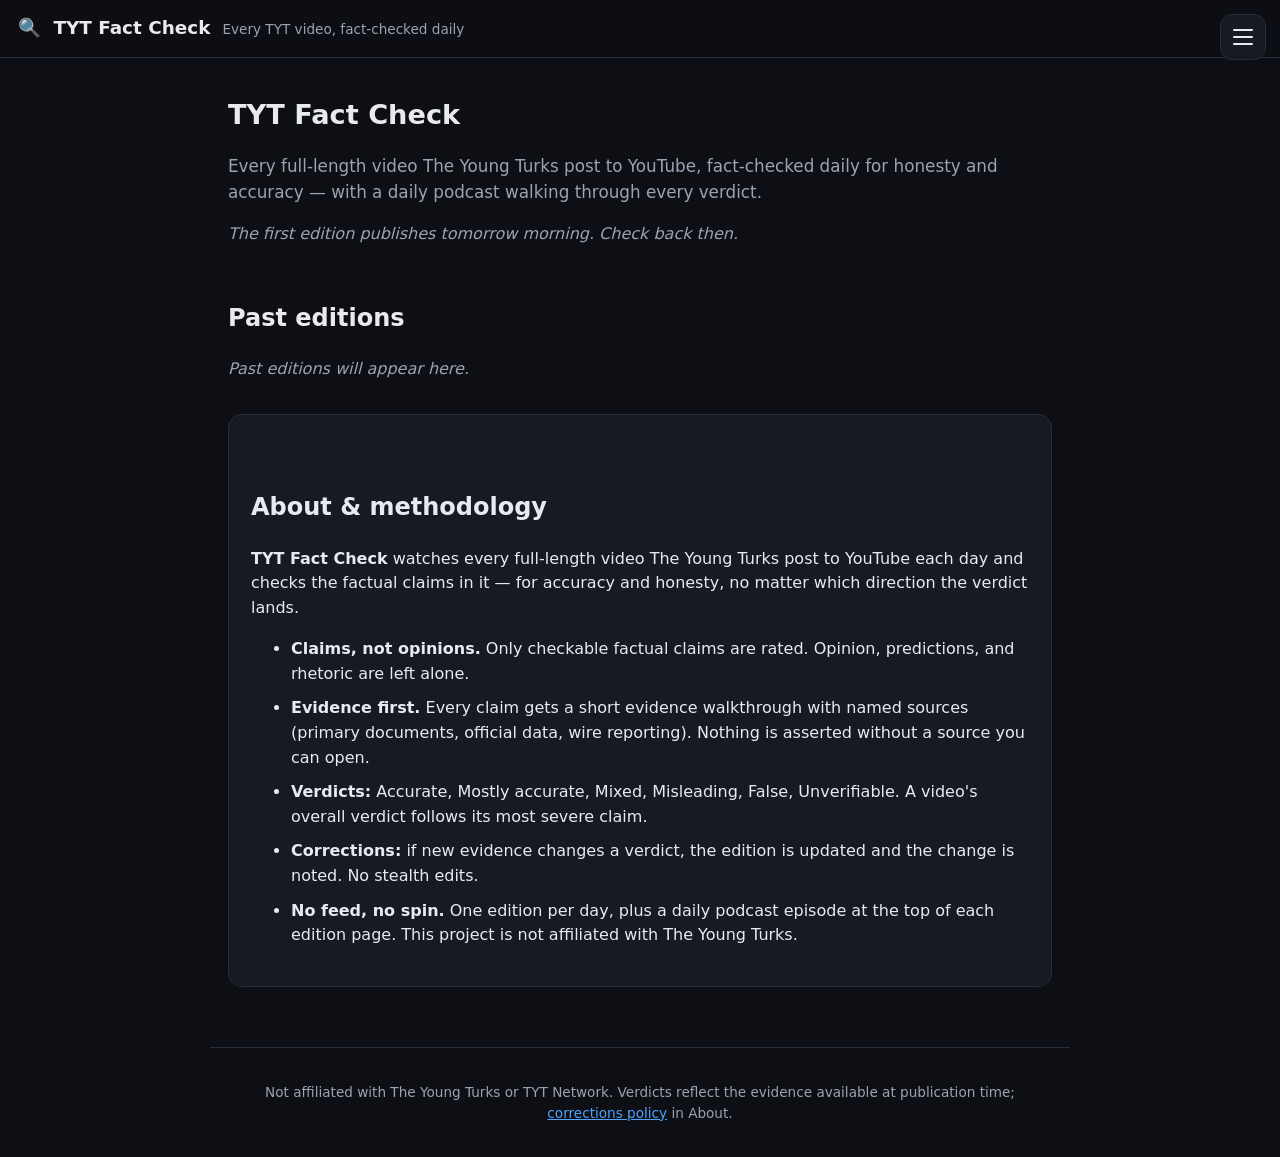
==== docs/index.html @ 6a0d3809 "Site scaffold: daily TYT fact-check with hamburger drawer + auto-hide header nav" ====
<!DOCTYPE html>
<html lang="en">
<head>
<meta charset="utf-8">
<meta name="viewport" content="width=device-width, initial-scale=1">
<title>TYT Fact Check — daily fact-check of The Young Turks</title>
<link rel="stylesheet" href="style.css?v=1">
</head>
<body>
<header class="site">
  <a class="brand" href="index.html"><span class="brand-mark">&#x1F50D;</span> TYT Fact Check</a>
  <span class="tagline">Every TYT video, fact-checked daily</span>
</header>
<button id="menuBtn" aria-label="Open menu"><span></span><span></span><span></span></button>
<div id="scrim"></div>
<aside id="drawer" aria-label="Site menu">
  <div class="d-sec"><div class="d-h">Menu</div>
    <a href="index.html">Home</a>
    
    <a href="index.html#archive">Archive</a>
    <a href="index.html#about">About &amp; methodology</a>
  </div>
  <div class="d-sec"><div class="d-h">Editions</div>
    <a href="index.html">No editions yet</a>
  </div>
</aside>
<main class="wrap">
<h1>TYT Fact Check</h1><p class="lede">Every full-length video The Young Turks post to YouTube, fact-checked daily for honesty and accuracy — with a daily podcast walking through every verdict.</p><p class="empty">The first edition publishes tomorrow morning. Check back then.</p><h2 id="archive">Past editions</h2><p class="empty">Past editions will appear here.</p>
<section id="about" class="about">
<h2>About &amp; methodology</h2>
<p><strong>TYT Fact Check</strong> watches every full-length video The Young Turks
post to YouTube each day and checks the factual claims in it — for accuracy and
honesty, no matter which direction the verdict lands.</p>
<ul>
<li><strong>Claims, not opinions.</strong> Only checkable factual claims are rated.
Opinion, predictions, and rhetoric are left alone.</li>
<li><strong>Evidence first.</strong> Every claim gets a short evidence walkthrough
with named sources (primary documents, official data, wire reporting). Nothing is
asserted without a source you can open.</li>
<li><strong>Verdicts:</strong> Accurate, Mostly accurate, Mixed, Misleading, False,
Unverifiable. A video's overall verdict follows its most severe claim.</li>
<li><strong>Corrections:</strong> if new evidence changes a verdict, the edition is
updated and the change is noted. No stealth edits.</li>
<li><strong>No feed, no spin.</strong> One edition per day, plus a daily podcast
episode at the top of each edition page. This project is not affiliated with
The Young Turks.</li>
</ul>
</section>

</main>
<footer class="foot">
  <p>Not affiliated with The Young Turks or TYT Network. Verdicts reflect the evidence available at publication time; <a href="index.html#about">corrections policy</a> in About.</p>
</footer>
<script src="site.js?v=1"></script>
</body>
</html>
---- docs/style.css ----
:root{
  --bg:#0d0f14; --card:#161a23; --line:#262c38;
  --text:#e8eaf0; --muted:#9aa3b2; --accent:#4da3ff;
  --hdr:#0d0f14;
  --good:#3ddc84; --mostly:#a3e635; --mixed:#fbbf24;
  --mislead:#fb923c; --false:#f87171; --unver:#6b7280;
}
*{box-sizing:border-box}
body{margin:0;background:var(--bg);color:var(--text);
  font-family:system-ui,-apple-system,"Segoe UI",Roboto,sans-serif;line-height:1.55}
a{color:var(--accent)}

/* ---- header: auto-hides on scroll down, returns on scroll up ---- */
header.site{position:sticky;top:0;z-index:50;background:rgba(13,15,20,.88);
  backdrop-filter:blur(12px);border-bottom:1px solid var(--line);
  padding:14px 18px;display:flex;align-items:baseline;gap:12px;
  transition:transform .28s ease}
header.site.hide{transform:translateY(-110%)}
.brand{color:var(--text);text-decoration:none;font-weight:800;font-size:1.15rem}
.brand-mark{margin-right:6px}
.tagline{color:var(--muted);font-size:.85rem}

/* ---- hamburger ---- */
#menuBtn{position:fixed;top:14px;right:14px;z-index:100;width:46px;height:46px;
  border-radius:12px;background:#161a23;border:1px solid var(--line);cursor:pointer;
  display:flex;flex-direction:column;align-items:center;justify-content:center;gap:5px}
#menuBtn span{display:block;width:20px;height:2px;background:var(--text);
  border-radius:2px;transition:transform .25s ease,opacity .25s ease}
#menuBtn.open span:nth-child(1){transform:translateY(7px) rotate(45deg)}
#menuBtn.open span:nth-child(2){opacity:0}
#menuBtn.open span:nth-child(3){transform:translateY(-7px) rotate(-45deg)}
#scrim{position:fixed;inset:0;background:rgba(0,0,0,.55);z-index:90;opacity:0;
  pointer-events:none;transition:opacity .25s ease}
#scrim.show{opacity:1;pointer-events:auto}
#drawer{position:fixed;top:0;right:0;bottom:0;width:min(320px,84vw);z-index:95;
  background:var(--card);border-left:1px solid var(--line);
  transform:translateX(105%);transition:transform .3s ease;
  overflow-y:auto;padding:76px 20px 30px}
#drawer.open{transform:none}
.d-sec{margin-bottom:26px}
.d-h{font-size:11px;text-transform:uppercase;letter-spacing:2px;color:var(--muted);margin-bottom:10px}
.d-sec>a{display:block;color:var(--text);padding:11px 2px;border-bottom:1px solid var(--line);
  font-size:15px;text-decoration:none}
.d-sec>a:hover{color:var(--accent)}

/* ---- layout ---- */
.wrap{max-width:860px;margin:0 auto;padding:26px 18px 60px}
h1{font-size:1.7rem;margin:.4em 0 .3em}
h2{margin-top:2.2em}
.lede{color:var(--muted);font-size:1.05rem}
.tally{color:var(--muted)}
.back{margin:0 0 .5em}
.empty{color:var(--muted);font-style:italic}

/* ---- podcast ---- */
.podcast{background:var(--card);border:1px solid var(--line);border-radius:14px;
  padding:18px;margin:22px 0}
.pod-h{font-size:11px;text-transform:uppercase;letter-spacing:2px;color:var(--muted);margin-bottom:10px}
.podcast audio{width:100%}
.pod-note{color:var(--muted);font-size:.9rem;margin:.6em 0 0}

/* ---- verdict badges ---- */
.verdict{display:inline-block;font-size:.78rem;font-weight:700;letter-spacing:.4px;
  padding:4px 12px;border-radius:999px;margin-right:10px;vertical-align:middle;white-space:nowrap}
.v-accurate{background:rgba(61,220,132,.15);color:var(--good);border:1px solid var(--good)}
.v-mostly{background:rgba(163,230,53,.12);color:var(--mostly);border:1px solid var(--mostly)}
.v-mixed{background:rgba(251,191,36,.12);color:var(--mixed);border:1px solid var(--mixed)}
.v-misleading{background:rgba(251,146,60,.12);color:var(--mislead);border:1px solid var(--mislead)}
.v-false{background:rgba(248,113,113,.12);color:var(--false);border:1px solid var(--false)}
.v-unverifiable{background:rgba(107,114,128,.15);color:var(--unver);border:1px solid var(--unver)}

/* ---- video cards ---- */
.cards{display:flex;flex-direction:column;gap:22px;margin-top:18px}
.card{background:var(--card);border:1px solid var(--line);border-radius:14px;padding:20px}
.card-top{display:flex;align-items:flex-start;gap:4px;margin-bottom:8px}
.card-title{color:var(--text);text-decoration:none;font-size:1.15rem;font-weight:700}
.card-title:hover{color:var(--accent)}
.card-meta{color:var(--muted);font-size:.88rem;margin-bottom:10px}
.yt{font-size:.88rem}
.card-summary{margin:.4em 0 1em}
.claims{display:flex;flex-direction:column;gap:14px}
.claim{border-top:1px solid var(--line);padding-top:12px}
.claim-head{display:flex;align-items:flex-start;gap:2px}
.claim-text{font-weight:600}
.claim-why{margin:.5em 0;color:#c9cfda}
.sources{font-size:.88rem;color:var(--muted)}
.src{margin-right:12px}

/* ---- archive / about ---- */
.archive{display:flex;flex-direction:column;gap:8px}
.arch-item{display:flex;justify-content:space-between;background:var(--card);
  border:1px solid var(--line);border-radius:10px;padding:12px 16px;
  color:var(--text);text-decoration:none}
.arch-item:hover{border-color:var(--accent)}
.arch-n{color:var(--muted);font-size:.9rem}
.about{margin-top:2em;background:var(--card);border:1px solid var(--line);
  border-radius:14px;padding:22px}
.about li{margin-bottom:.6em}

.foot{border-top:1px solid var(--line);padding:20px;text-align:center;
  color:var(--muted);font-size:.85rem;max-width:860px;margin:0 auto}

@media (max-width:640px){
  .tagline{display:none}
  h1{font-size:1.4rem}
  .card{padding:16px}
}
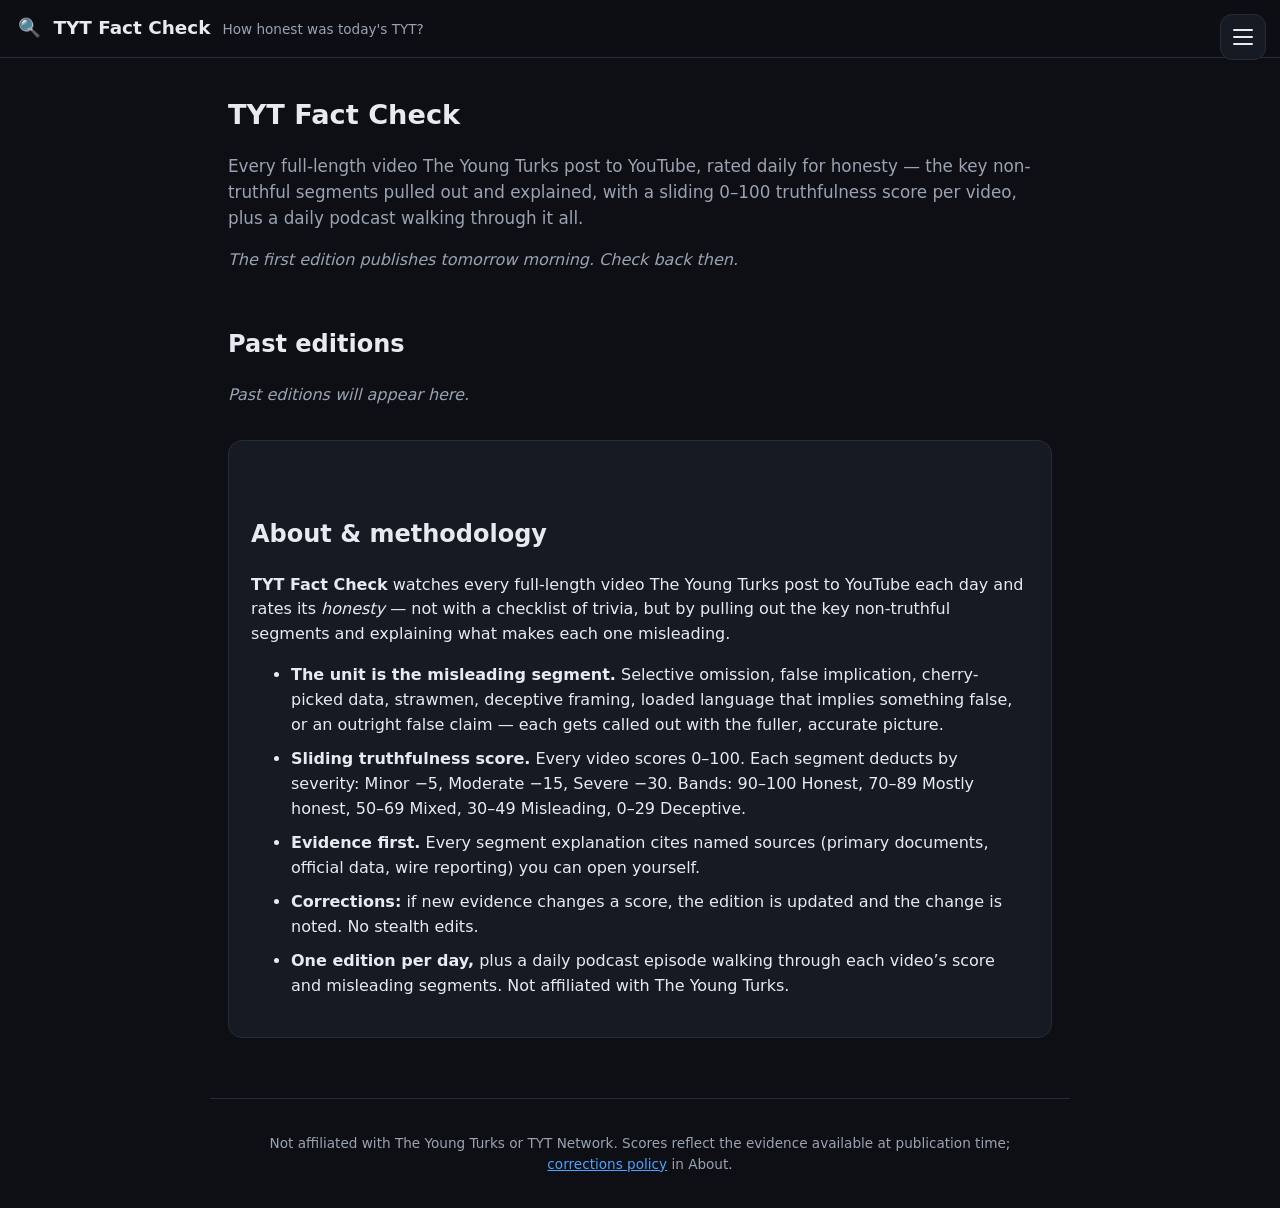
==== commit 513f29f6: "Pivot to honesty analysis: sliding 0-100 truthfulness score + non-truthful segments explained" ====
--- a/docs/index.html
+++ b/docs/index.html
@@ -3,13 +3,13 @@
 <head>
 <meta charset="utf-8">
 <meta name="viewport" content="width=device-width, initial-scale=1">
-<title>TYT Fact Check — daily fact-check of The Young Turks</title>
-<link rel="stylesheet" href="style.css?v=1">
+<title>TYT Fact Check — daily honesty rating of The Young Turks</title>
+<link rel="stylesheet" href="style.css?v=2">
 </head>
 <body>
 <header class="site">
   <a class="brand" href="index.html"><span class="brand-mark">&#x1F50D;</span> TYT Fact Check</a>
-  <span class="tagline">Every TYT video, fact-checked daily</span>
+  <span class="tagline">How honest was today's TYT?</span>
 </header>
 <button id="menuBtn" aria-label="Open menu"><span></span><span></span><span></span></button>
 <div id="scrim"></div>
@@ -25,31 +25,34 @@
   </div>
 </aside>
 <main class="wrap">
-<h1>TYT Fact Check</h1><p class="lede">Every full-length video The Young Turks post to YouTube, fact-checked daily for honesty and accuracy — with a daily podcast walking through every verdict.</p><p class="empty">The first edition publishes tomorrow morning. Check back then.</p><h2 id="archive">Past editions</h2><p class="empty">Past editions will appear here.</p>
+<h1>TYT Fact Check</h1><p class="lede">Every full-length video The Young Turks post to YouTube, rated daily for honesty — the key non-truthful segments pulled out and explained, with a sliding 0&ndash;100 truthfulness score per video, plus a daily podcast walking through it all.</p><p class="empty">The first edition publishes tomorrow morning. Check back then.</p><h2 id="archive">Past editions</h2><p class="empty">Past editions will appear here.</p>
 <section id="about" class="about">
 <h2>About &amp; methodology</h2>
 <p><strong>TYT Fact Check</strong> watches every full-length video The Young Turks
-post to YouTube each day and checks the factual claims in it — for accuracy and
-honesty, no matter which direction the verdict lands.</p>
+post to YouTube each day and rates its <em>honesty</em> — not with a checklist of
+trivia, but by pulling out the key non-truthful segments and explaining what makes
+each one misleading.</p>
 <ul>
-<li><strong>Claims, not opinions.</strong> Only checkable factual claims are rated.
-Opinion, predictions, and rhetoric are left alone.</li>
-<li><strong>Evidence first.</strong> Every claim gets a short evidence walkthrough
-with named sources (primary documents, official data, wire reporting). Nothing is
-asserted without a source you can open.</li>
-<li><strong>Verdicts:</strong> Accurate, Mostly accurate, Mixed, Misleading, False,
-Unverifiable. A video's overall verdict follows its most severe claim.</li>
-<li><strong>Corrections:</strong> if new evidence changes a verdict, the edition is
+<li><strong>The unit is the misleading segment.</strong> Selective omission, false
+implication, cherry-picked data, strawmen, deceptive framing, loaded language that
+implies something false, or an outright false claim — each gets called out with the
+fuller, accurate picture.</li>
+<li><strong>Sliding truthfulness score.</strong> Every video scores 0&ndash;100.
+Each segment deducts by severity: Minor &minus;5, Moderate &minus;15, Severe
+&minus;30. Bands: 90&ndash;100 Honest, 70&ndash;89 Mostly honest, 50&ndash;69 Mixed,
+30&ndash;49 Misleading, 0&ndash;29 Deceptive.</li>
+<li><strong>Evidence first.</strong> Every segment explanation cites named sources
+(primary documents, official data, wire reporting) you can open yourself.</li>
+<li><strong>Corrections:</strong> if new evidence changes a score, the edition is
 updated and the change is noted. No stealth edits.</li>
-<li><strong>No feed, no spin.</strong> One edition per day, plus a daily podcast
-episode at the top of each edition page. This project is not affiliated with
-The Young Turks.</li>
+<li><strong>One edition per day,</strong> plus a daily podcast episode walking through
+each video&#x2019;s score and misleading segments. Not affiliated with The Young Turks.</li>
 </ul>
 </section>
 
 </main>
 <footer class="foot">
-  <p>Not affiliated with The Young Turks or TYT Network. Verdicts reflect the evidence available at publication time; <a href="index.html#about">corrections policy</a> in About.</p>
+  <p>Not affiliated with The Young Turks or TYT Network. Scores reflect the evidence available at publication time; <a href="index.html#about">corrections policy</a> in About.</p>
 </footer>
 <script src="site.js?v=1"></script>
 </body>
--- a/docs/style.css
+++ b/docs/style.css
@@ -105,3 +105,31 @@
   h1{font-size:1.4rem}
   .card{padding:16px}
 }
+
+/* ---- truthfulness slider ---- */
+.truth{margin:14px 0 6px}
+.truth-score{display:flex;align-items:center;gap:12px;margin-bottom:10px}
+.score-num{font-size:2rem;font-weight:800;letter-spacing:-1px}
+.slider{margin:4px 0 16px}
+.s-track{position:relative;height:10px;border-radius:999px;
+  background:linear-gradient(90deg,#f87171 0%,#fb923c 28%,#fbbf24 48%,#a3e635 72%,#3ddc84 100%)}
+.s-marker{position:absolute;top:50%;width:20px;height:20px;border-radius:50%;
+  background:#0d0f14;border:3px solid #fff;transform:translate(-50%,-50%);
+  box-shadow:0 1px 6px rgba(0,0,0,.6)}
+.s-ends{display:flex;justify-content:space-between;color:var(--muted);
+  font-size:.78rem;margin-top:6px;text-transform:uppercase;letter-spacing:1px}
+
+/* ---- non-truthful segments ---- */
+.seg-h{font-size:1rem;margin:1.4em 0 .4em;color:var(--text)}
+.segments{display:flex;flex-direction:column;gap:14px}
+.segment{border-top:1px solid var(--line);padding-top:12px}
+.seg-head{display:flex;align-items:center;gap:10px;margin-bottom:6px}
+.sev{font-size:.75rem;font-weight:700;letter-spacing:.5px;padding:3px 10px;
+  border-radius:999px;text-transform:uppercase}
+.s-minor{background:rgba(251,191,36,.12);color:var(--mixed);border:1px solid var(--mixed)}
+.s-moderate{background:rgba(251,146,60,.14);color:var(--mislead);border:1px solid var(--mislead)}
+.s-severe{background:rgba(248,113,113,.14);color:var(--false);border:1px solid var(--false)}
+.seg-issue{font-weight:700;font-size:.95rem}
+.seg-quote{margin:.4em 0;padding:10px 14px;border-left:3px solid var(--mislead);
+  background:rgba(251,146,60,.06);border-radius:0 8px 8px 0;color:#dfe3ec;font-style:italic}
+.seg-why{margin:.5em 0;color:#c9cfda}
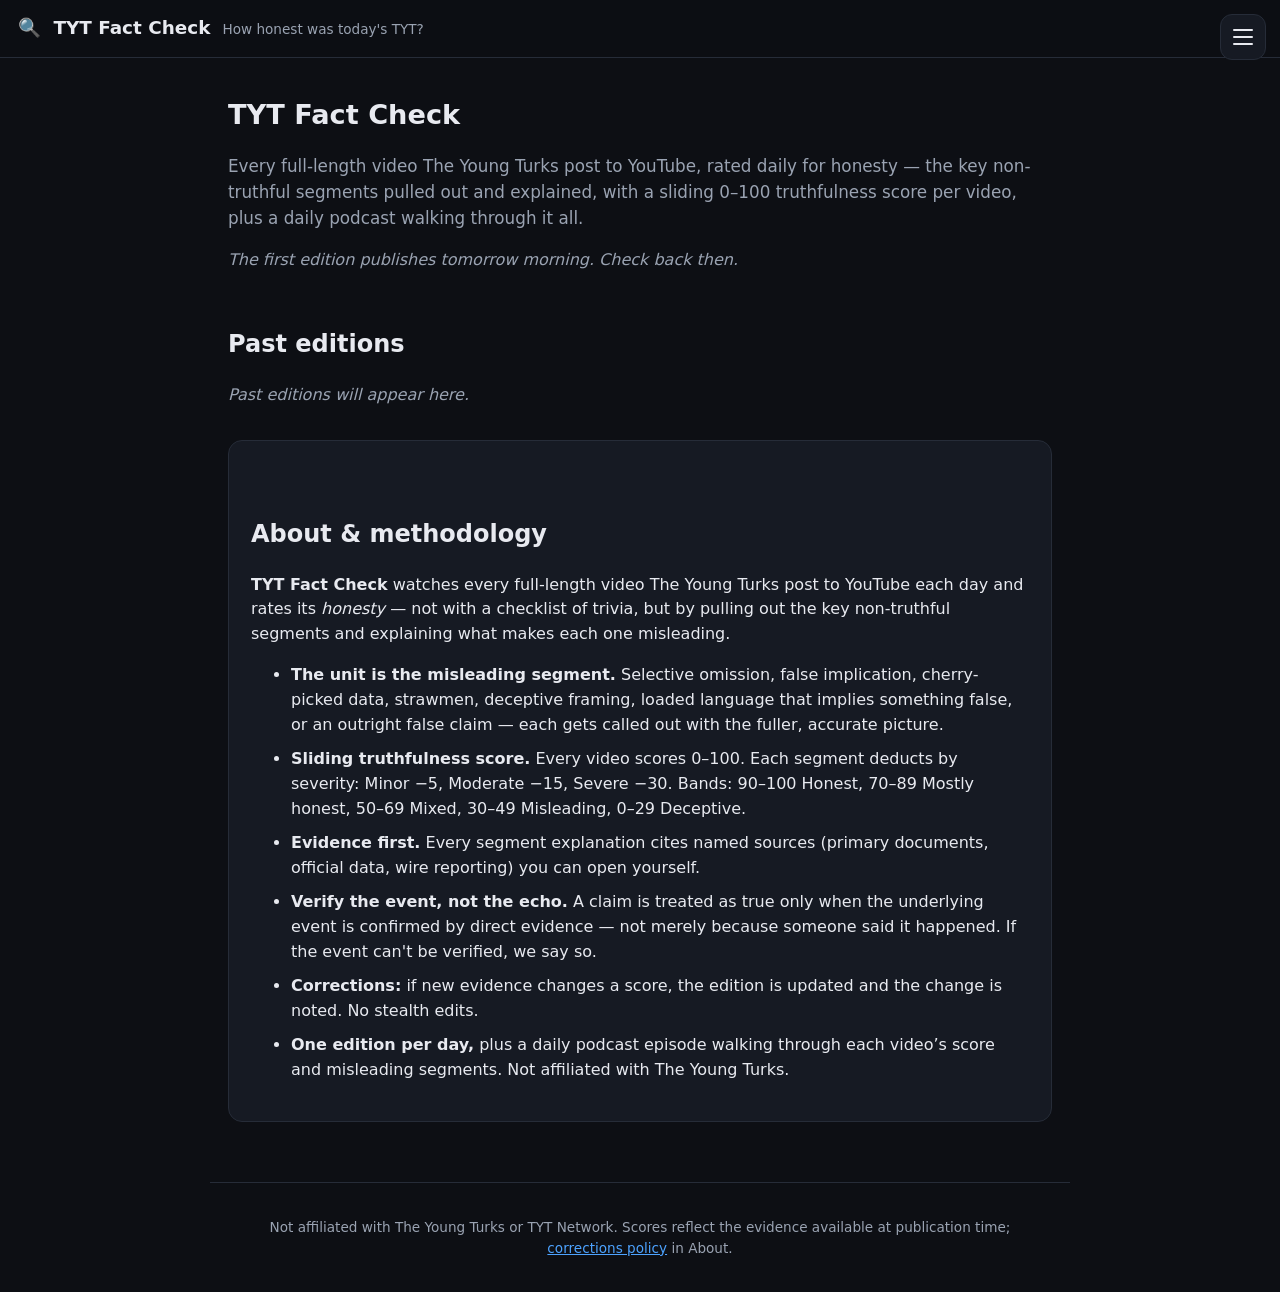
==== commit 18397ff2: "Methodology: verify the event, not the echo" ====
--- a/docs/index.html
+++ b/docs/index.html
@@ -43,6 +43,9 @@
 30&ndash;49 Misleading, 0&ndash;29 Deceptive.</li>
 <li><strong>Evidence first.</strong> Every segment explanation cites named sources
 (primary documents, official data, wire reporting) you can open yourself.</li>
+<li><strong>Verify the event, not the echo.</strong> A claim is treated as true only
+when the underlying event is confirmed by direct evidence — not merely because
+someone said it happened. If the event can't be verified, we say so.</li>
 <li><strong>Corrections:</strong> if new evidence changes a score, the edition is
 updated and the change is noted. No stealth edits.</li>
 <li><strong>One edition per day,</strong> plus a daily podcast episode walking through
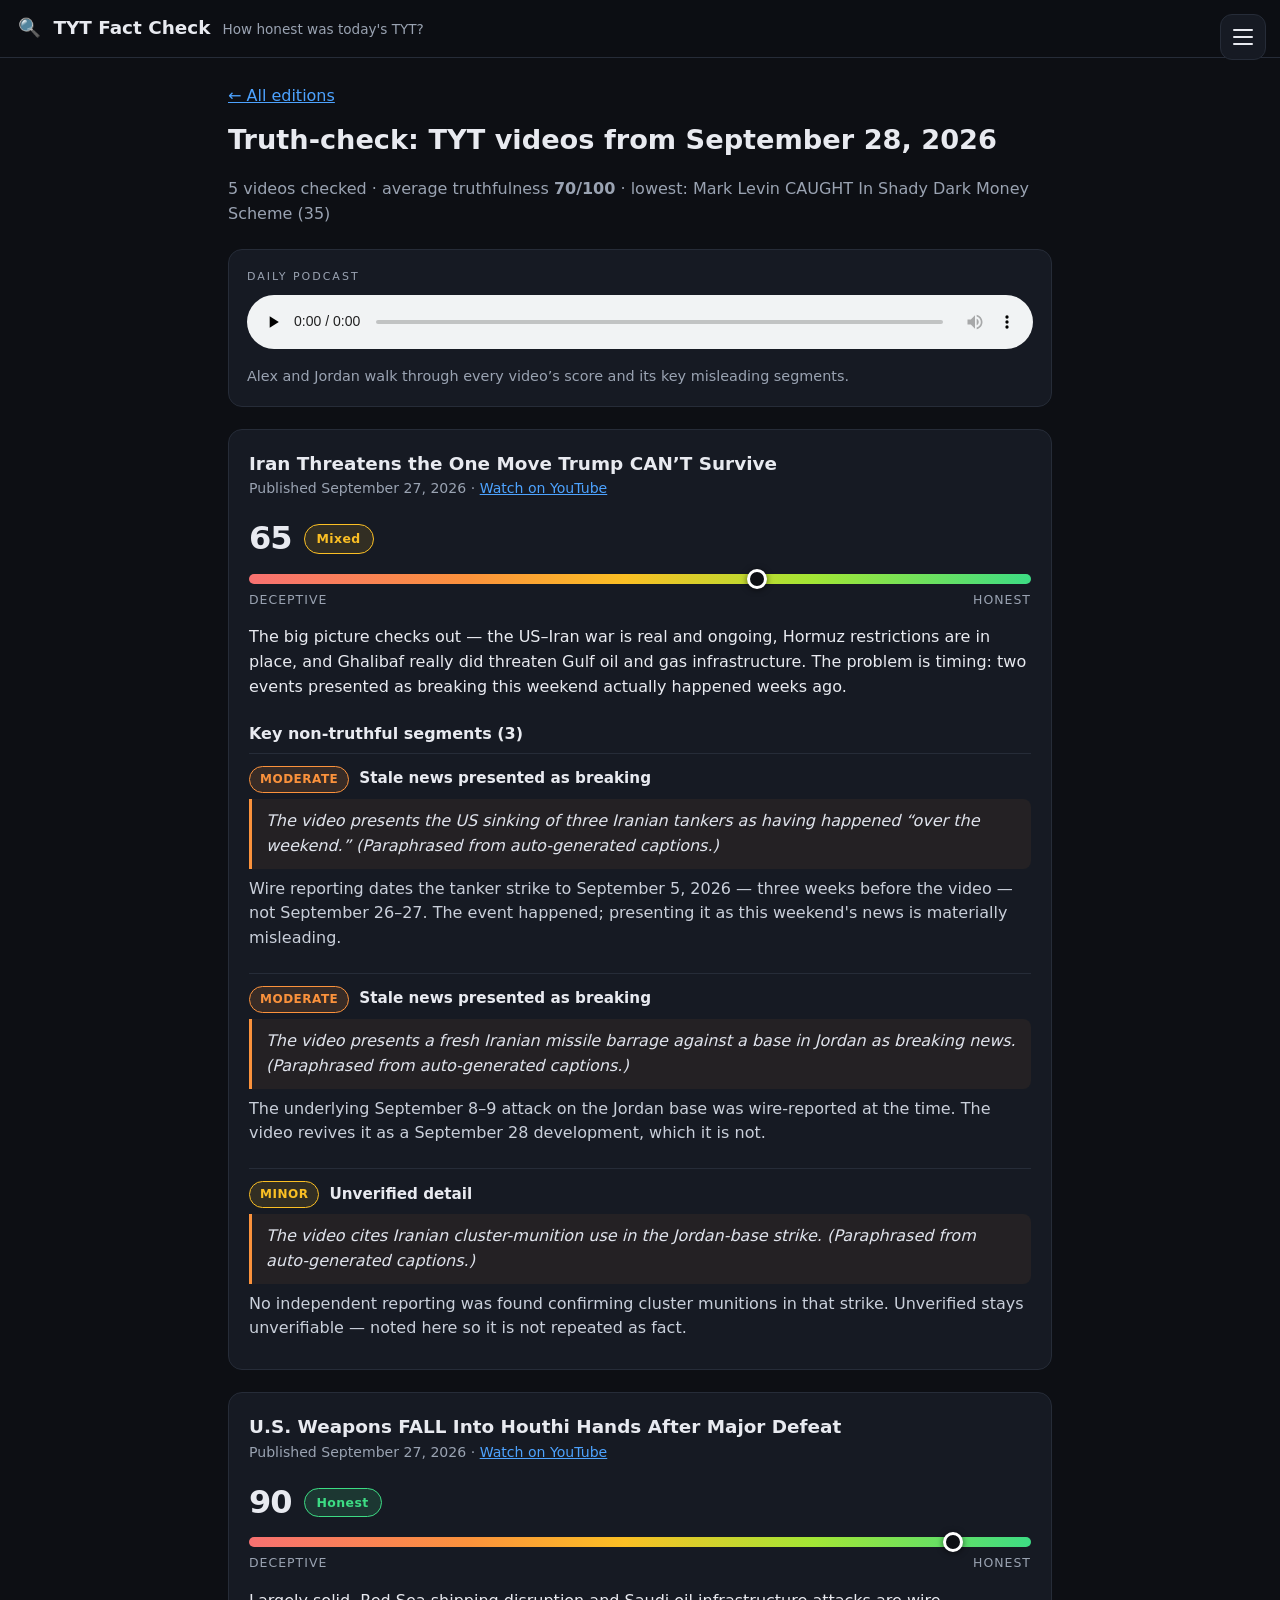
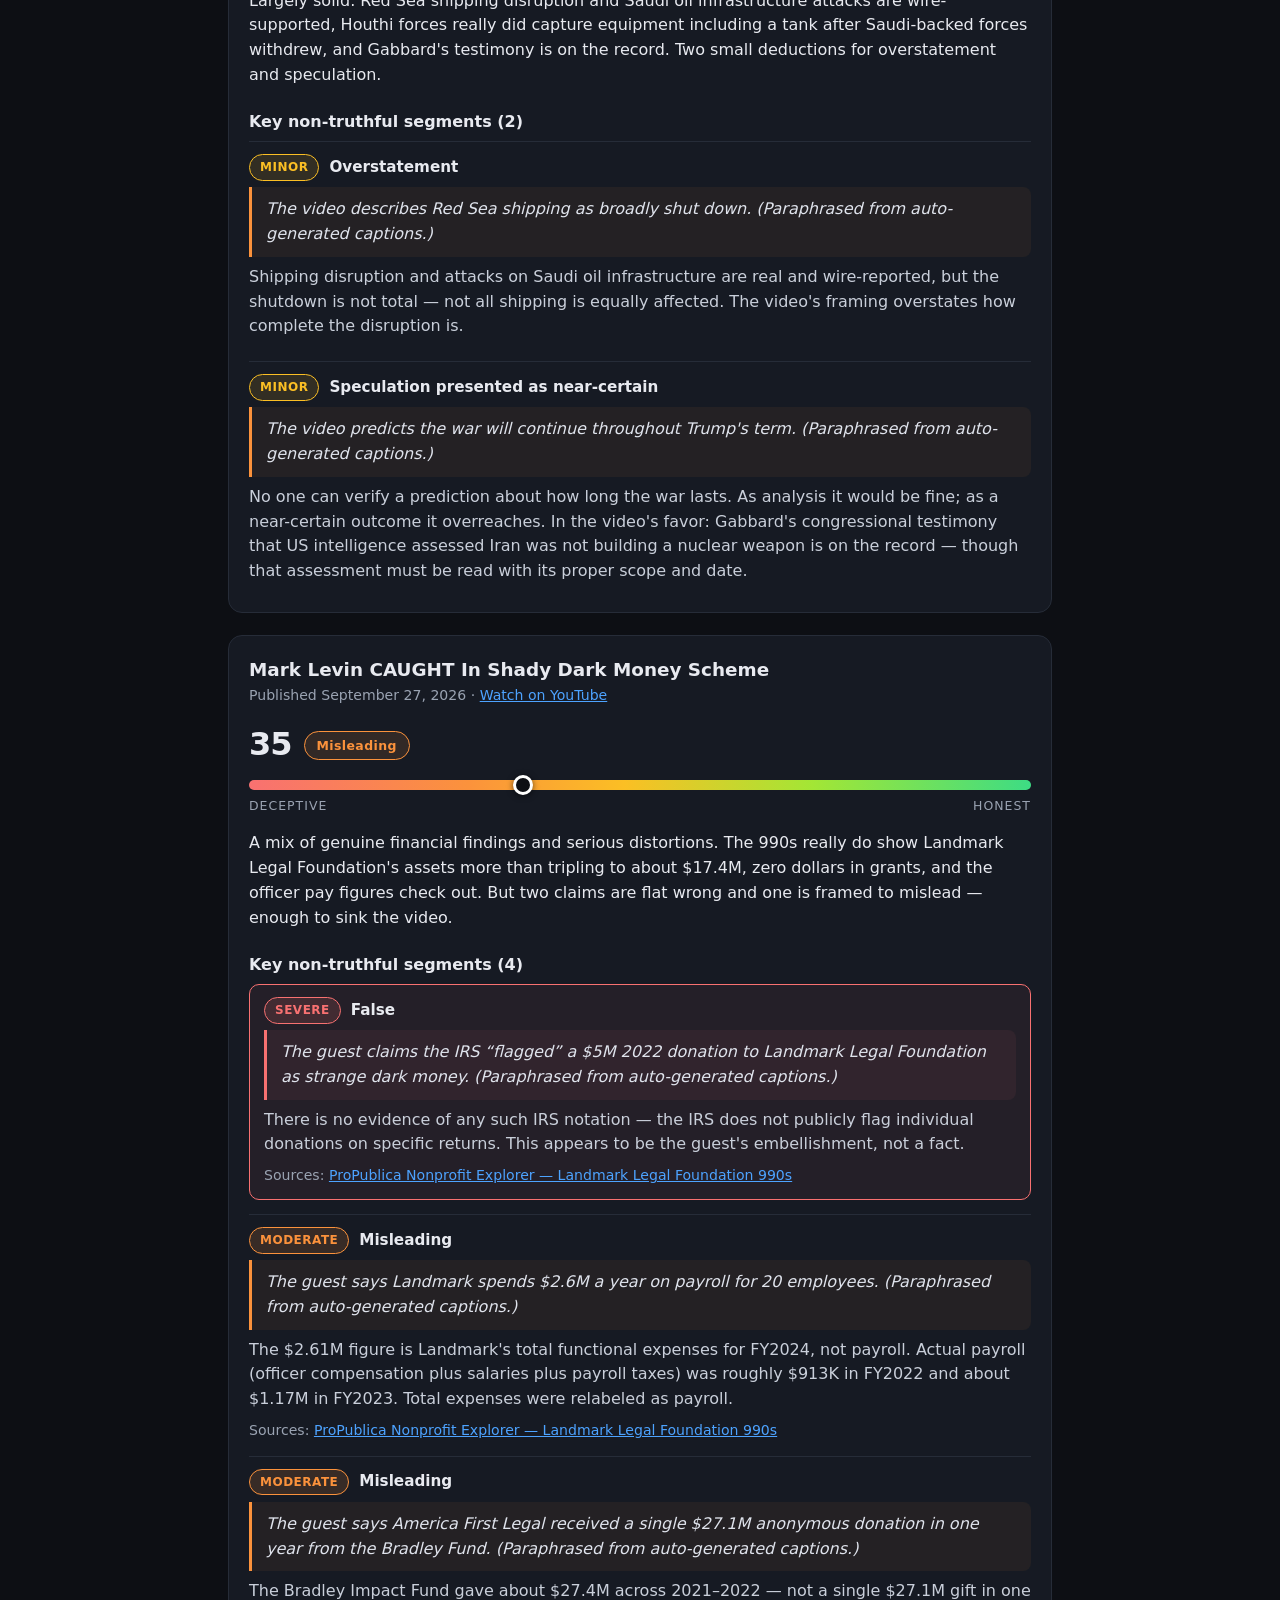
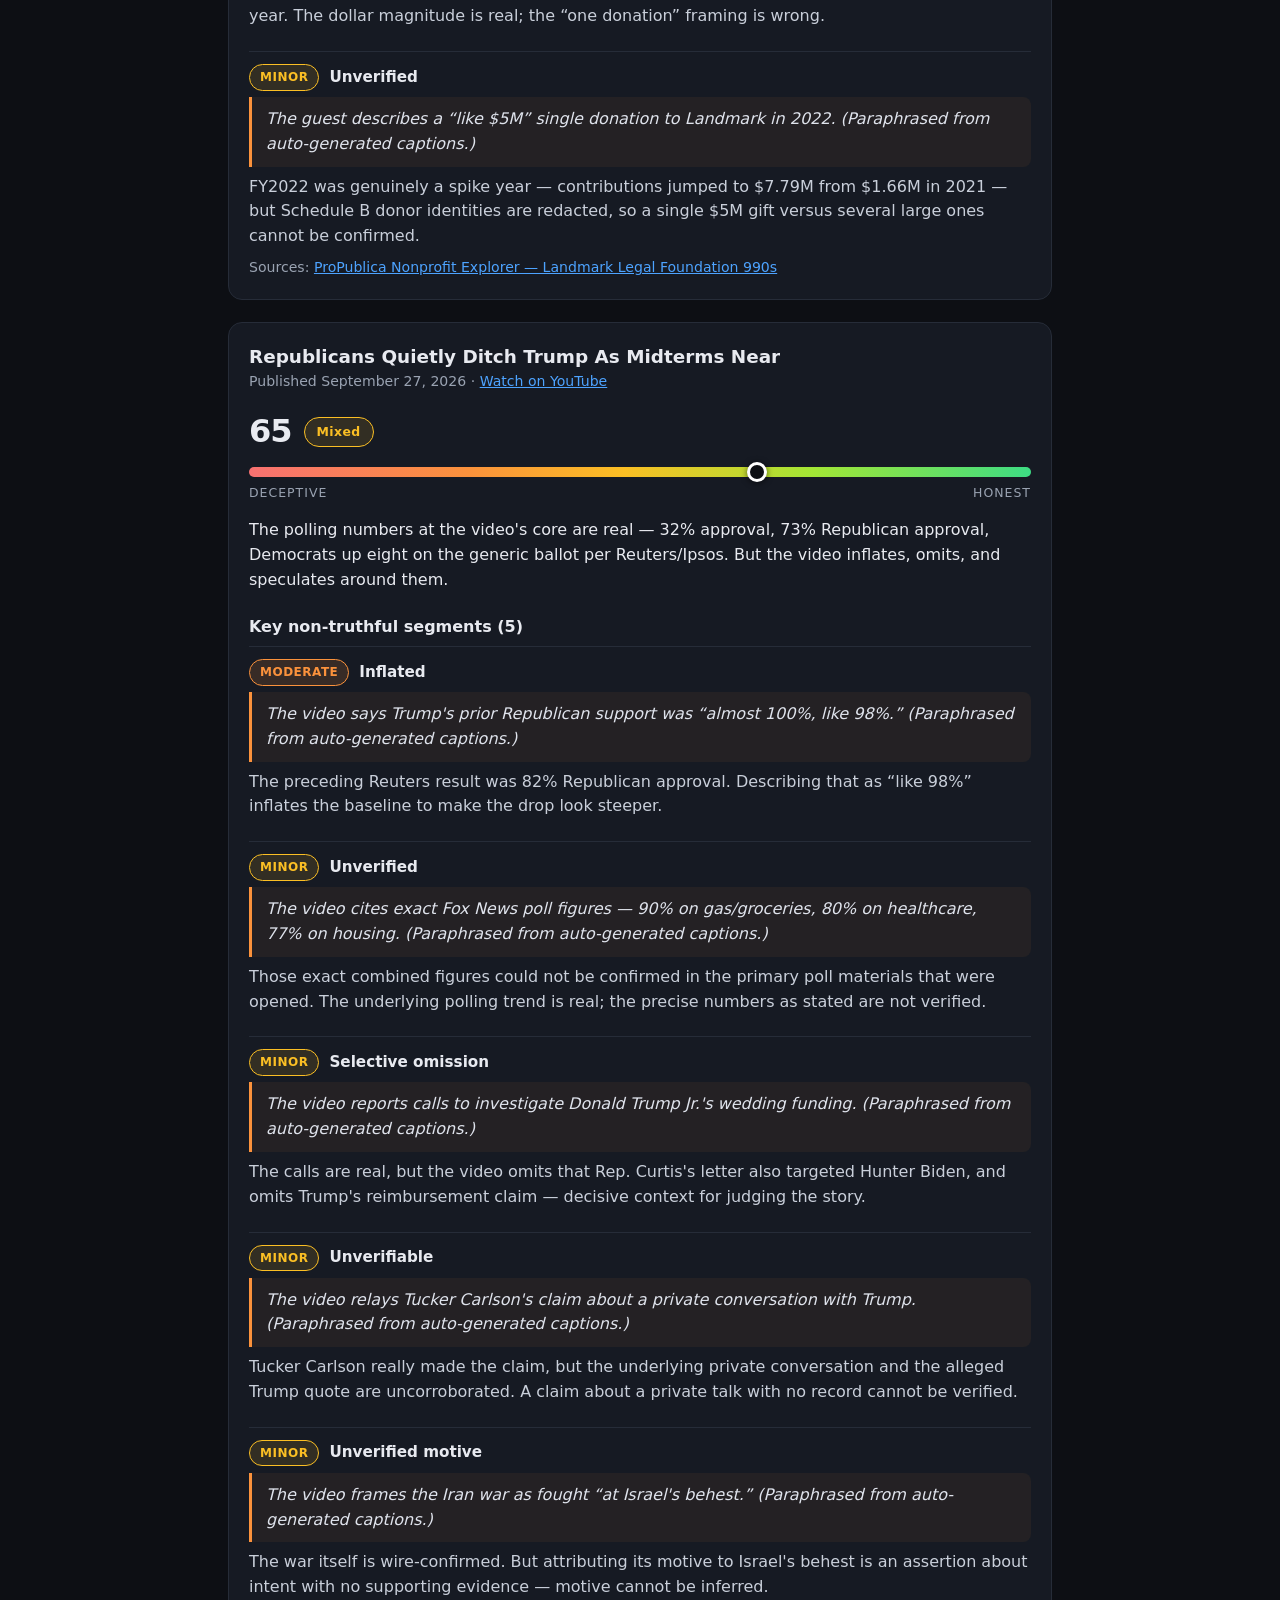
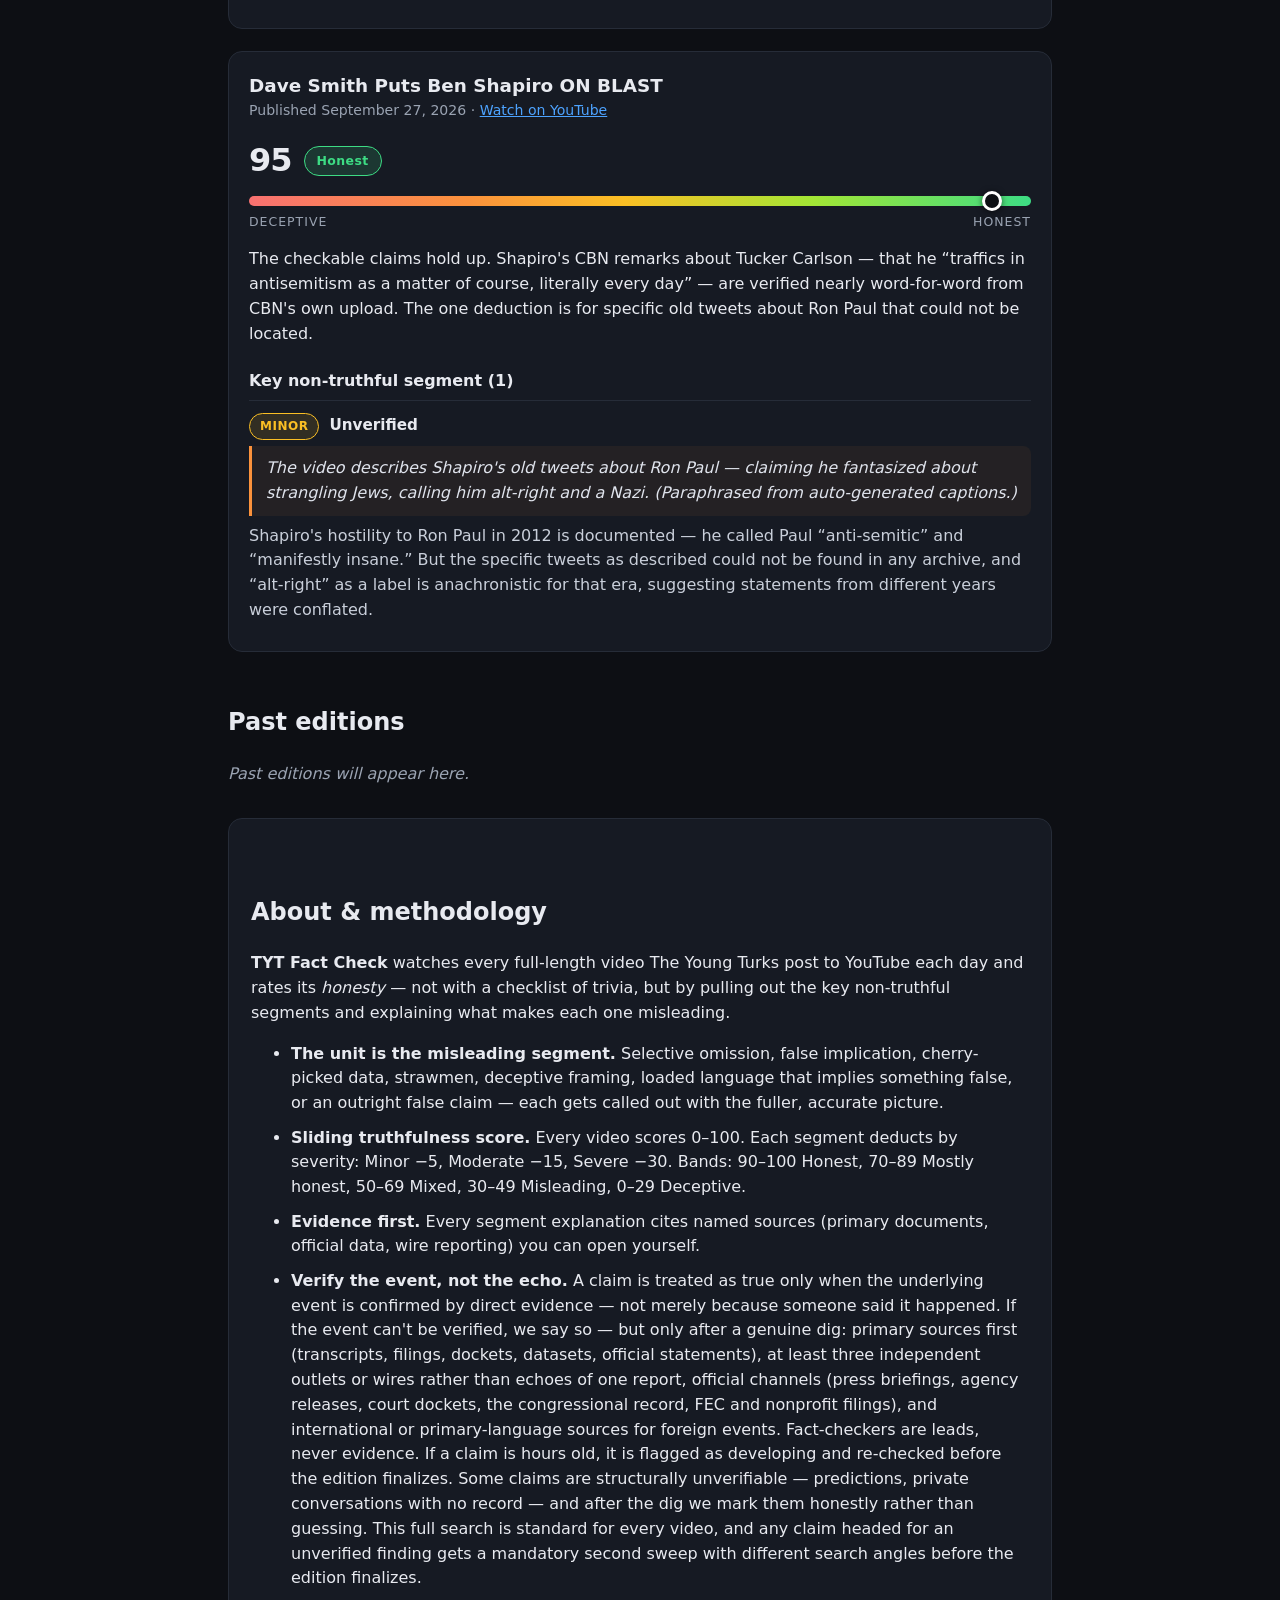
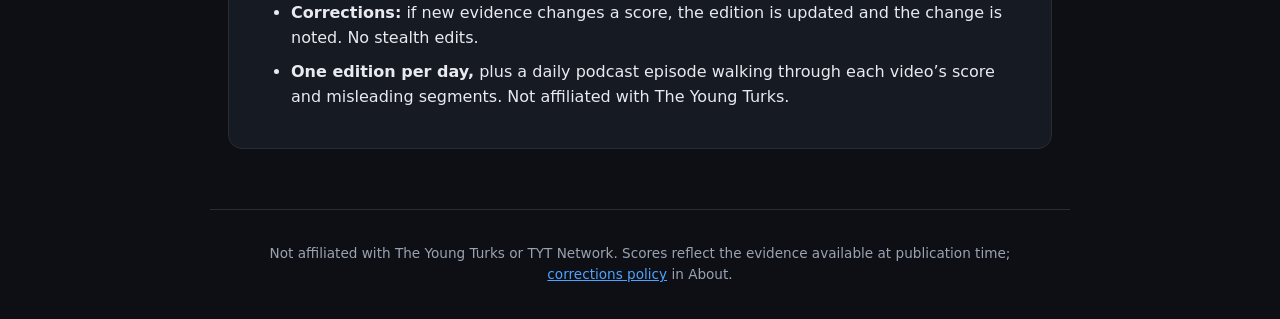
==== commit c4d5a803: "First full edition 2026-09-28: 5 videos scored, podcast episode, red-card styling for false claims" ====
--- a/docs/index.html
+++ b/docs/index.html
@@ -16,16 +16,16 @@
 <aside id="drawer" aria-label="Site menu">
   <div class="d-sec"><div class="d-h">Menu</div>
     <a href="index.html">Home</a>
-    
+    <a href="2026-09-28.html">Latest edition</a>
     <a href="index.html#archive">Archive</a>
     <a href="index.html#about">About &amp; methodology</a>
   </div>
   <div class="d-sec"><div class="d-h">Editions</div>
-    <a href="index.html">No editions yet</a>
+    <a href="2026-09-28.html">September 28, 2026</a>
   </div>
 </aside>
 <main class="wrap">
-<h1>TYT Fact Check</h1><p class="lede">Every full-length video The Young Turks post to YouTube, rated daily for honesty — the key non-truthful segments pulled out and explained, with a sliding 0&ndash;100 truthfulness score per video, plus a daily podcast walking through it all.</p><p class="empty">The first edition publishes tomorrow morning. Check back then.</p><h2 id="archive">Past editions</h2><p class="empty">Past editions will appear here.</p>
+<p class="back"><a href="index.html">&larr; All editions</a></p><h1>Truth-check: TYT videos from September 28, 2026</h1><p class="tally">5 videos checked &middot; average truthfulness <strong>70/100</strong> &middot; lowest: Mark Levin CAUGHT In Shady Dark Money Scheme (35)</p><div class="podcast"><div class="pod-h">Daily podcast</div><audio controls preload="none" src="audio/2026-09-28.mp3"></audio><p class="pod-note">Alex and Jordan walk through every video&#x2019;s score and its key misleading segments.</p></div><div class="cards"><article class="card"><a class="card-title" href="https://www.youtube.com/watch?v=R1oMiyxloO4" target="_blank" rel="noopener">Iran Threatens the One Move Trump CAN’T Survive</a><div class="card-meta">Published September 27, 2026 &middot; <a class="yt" href="https://www.youtube.com/watch?v=R1oMiyxloO4" target="_blank" rel="noopener">Watch on YouTube</a></div><div class="truth"><div class="truth-score"><span class="score-num">65</span><span class="verdict v-mixed">Mixed</span></div><div class="slider" role="img" aria-label="Truthfulness score 65 out of 100: Mixed"><div class="s-track"><div class="s-marker" style="left:65%"></div></div><div class="s-ends"><span>Deceptive</span><span>Honest</span></div></div></div><p class="card-summary">The big picture checks out — the US–Iran war is real and ongoing, Hormuz restrictions are in place, and Ghalibaf really did threaten Gulf oil and gas infrastructure. The problem is timing: two events presented as breaking this weekend actually happened weeks ago.</p><h3 class="seg-h">Key non-truthful segments (3)</h3><div class="segments"><div class="segment"><div class="seg-head"><span class="sev s-moderate">Moderate</span><span class="seg-issue">Stale news presented as breaking</span></div><blockquote class="seg-quote">The video presents the US sinking of three Iranian tankers as having happened “over the weekend.” (Paraphrased from auto-generated captions.)</blockquote><p class="seg-why">Wire reporting dates the tanker strike to September 5, 2026 — three weeks before the video — not September 26–27. The event happened; presenting it as this weekend&#x27;s news is materially misleading.</p></div><div class="segment"><div class="seg-head"><span class="sev s-moderate">Moderate</span><span class="seg-issue">Stale news presented as breaking</span></div><blockquote class="seg-quote">The video presents a fresh Iranian missile barrage against a base in Jordan as breaking news. (Paraphrased from auto-generated captions.)</blockquote><p class="seg-why">The underlying September 8–9 attack on the Jordan base was wire-reported at the time. The video revives it as a September 28 development, which it is not.</p></div><div class="segment"><div class="seg-head"><span class="sev s-minor">Minor</span><span class="seg-issue">Unverified detail</span></div><blockquote class="seg-quote">The video cites Iranian cluster-munition use in the Jordan-base strike. (Paraphrased from auto-generated captions.)</blockquote><p class="seg-why">No independent reporting was found confirming cluster munitions in that strike. Unverified stays unverifiable — noted here so it is not repeated as fact.</p></div></div></article><article class="card"><a class="card-title" href="https://www.youtube.com/watch?v=qnXhas9j4oU" target="_blank" rel="noopener">U.S. Weapons FALL Into Houthi Hands After Major Defeat</a><div class="card-meta">Published September 27, 2026 &middot; <a class="yt" href="https://www.youtube.com/watch?v=qnXhas9j4oU" target="_blank" rel="noopener">Watch on YouTube</a></div><div class="truth"><div class="truth-score"><span class="score-num">90</span><span class="verdict v-accurate">Honest</span></div><div class="slider" role="img" aria-label="Truthfulness score 90 out of 100: Honest"><div class="s-track"><div class="s-marker" style="left:90%"></div></div><div class="s-ends"><span>Deceptive</span><span>Honest</span></div></div></div><p class="card-summary">Largely solid. Red Sea shipping disruption and Saudi oil infrastructure attacks are wire-supported, Houthi forces really did capture equipment including a tank after Saudi-backed forces withdrew, and Gabbard&#x27;s testimony is on the record. Two small deductions for overstatement and speculation.</p><h3 class="seg-h">Key non-truthful segments (2)</h3><div class="segments"><div class="segment"><div class="seg-head"><span class="sev s-minor">Minor</span><span class="seg-issue">Overstatement</span></div><blockquote class="seg-quote">The video describes Red Sea shipping as broadly shut down. (Paraphrased from auto-generated captions.)</blockquote><p class="seg-why">Shipping disruption and attacks on Saudi oil infrastructure are real and wire-reported, but the shutdown is not total — not all shipping is equally affected. The video&#x27;s framing overstates how complete the disruption is.</p></div><div class="segment"><div class="seg-head"><span class="sev s-minor">Minor</span><span class="seg-issue">Speculation presented as near-certain</span></div><blockquote class="seg-quote">The video predicts the war will continue throughout Trump&#x27;s term. (Paraphrased from auto-generated captions.)</blockquote><p class="seg-why">No one can verify a prediction about how long the war lasts. As analysis it would be fine; as a near-certain outcome it overreaches. In the video&#x27;s favor: Gabbard&#x27;s congressional testimony that US intelligence assessed Iran was not building a nuclear weapon is on the record — though that assessment must be read with its proper scope and date.</p></div></div></article><article class="card"><a class="card-title" href="https://www.youtube.com/watch?v=t2wblC-UzSE" target="_blank" rel="noopener">Mark Levin CAUGHT In Shady Dark Money Scheme</a><div class="card-meta">Published September 27, 2026 &middot; <a class="yt" href="https://www.youtube.com/watch?v=t2wblC-UzSE" target="_blank" rel="noopener">Watch on YouTube</a></div><div class="truth"><div class="truth-score"><span class="score-num">35</span><span class="verdict v-misleading">Misleading</span></div><div class="slider" role="img" aria-label="Truthfulness score 35 out of 100: Misleading"><div class="s-track"><div class="s-marker" style="left:35%"></div></div><div class="s-ends"><span>Deceptive</span><span>Honest</span></div></div></div><p class="card-summary">A mix of genuine financial findings and serious distortions. The 990s really do show Landmark Legal Foundation&#x27;s assets more than tripling to about $17.4M, zero dollars in grants, and the officer pay figures check out. But two claims are flat wrong and one is framed to mislead — enough to sink the video.</p><h3 class="seg-h">Key non-truthful segments (4)</h3><div class="segments"><div class="segment seg-false"><div class="seg-head"><span class="sev s-severe">Severe</span><span class="seg-issue">False</span></div><blockquote class="seg-quote">The guest claims the IRS “flagged” a $5M 2022 donation to Landmark Legal Foundation as strange dark money. (Paraphrased from auto-generated captions.)</blockquote><p class="seg-why">There is no evidence of any such IRS notation — the IRS does not publicly flag individual donations on specific returns. This appears to be the guest&#x27;s embellishment, not a fact.</p><div class="sources">Sources: <a class="src" href="https://projects.propublica.org/nonprofits/organizations/510203802" target="_blank" rel="noopener">ProPublica Nonprofit Explorer — Landmark Legal Foundation 990s</a></div></div><div class="segment"><div class="seg-head"><span class="sev s-moderate">Moderate</span><span class="seg-issue">Misleading</span></div><blockquote class="seg-quote">The guest says Landmark spends $2.6M a year on payroll for 20 employees. (Paraphrased from auto-generated captions.)</blockquote><p class="seg-why">The $2.61M figure is Landmark&#x27;s total functional expenses for FY2024, not payroll. Actual payroll (officer compensation plus salaries plus payroll taxes) was roughly $913K in FY2022 and about $1.17M in FY2023. Total expenses were relabeled as payroll.</p><div class="sources">Sources: <a class="src" href="https://projects.propublica.org/nonprofits/organizations/510203802" target="_blank" rel="noopener">ProPublica Nonprofit Explorer — Landmark Legal Foundation 990s</a></div></div><div class="segment"><div class="seg-head"><span class="sev s-moderate">Moderate</span><span class="seg-issue">Misleading</span></div><blockquote class="seg-quote">The guest says America First Legal received a single $27.1M anonymous donation in one year from the Bradley Fund. (Paraphrased from auto-generated captions.)</blockquote><p class="seg-why">The Bradley Impact Fund gave about $27.4M across 2021–2022 — not a single $27.1M gift in one year. The dollar magnitude is real; the “one donation” framing is wrong.</p></div><div class="segment"><div class="seg-head"><span class="sev s-minor">Minor</span><span class="seg-issue">Unverified</span></div><blockquote class="seg-quote">The guest describes a “like $5M” single donation to Landmark in 2022. (Paraphrased from auto-generated captions.)</blockquote><p class="seg-why">FY2022 was genuinely a spike year — contributions jumped to $7.79M from $1.66M in 2021 — but Schedule B donor identities are redacted, so a single $5M gift versus several large ones cannot be confirmed.</p><div class="sources">Sources: <a class="src" href="https://projects.propublica.org/nonprofits/organizations/510203802" target="_blank" rel="noopener">ProPublica Nonprofit Explorer — Landmark Legal Foundation 990s</a></div></div></div></article><article class="card"><a class="card-title" href="https://www.youtube.com/watch?v=RrbE7FIdhZo" target="_blank" rel="noopener">Republicans Quietly Ditch Trump As Midterms Near</a><div class="card-meta">Published September 27, 2026 &middot; <a class="yt" href="https://www.youtube.com/watch?v=RrbE7FIdhZo" target="_blank" rel="noopener">Watch on YouTube</a></div><div class="truth"><div class="truth-score"><span class="score-num">65</span><span class="verdict v-mixed">Mixed</span></div><div class="slider" role="img" aria-label="Truthfulness score 65 out of 100: Mixed"><div class="s-track"><div class="s-marker" style="left:65%"></div></div><div class="s-ends"><span>Deceptive</span><span>Honest</span></div></div></div><p class="card-summary">The polling numbers at the video&#x27;s core are real — 32% approval, 73% Republican approval, Democrats up eight on the generic ballot per Reuters/Ipsos. But the video inflates, omits, and speculates around them.</p><h3 class="seg-h">Key non-truthful segments (5)</h3><div class="segments"><div class="segment"><div class="seg-head"><span class="sev s-moderate">Moderate</span><span class="seg-issue">Inflated</span></div><blockquote class="seg-quote">The video says Trump&#x27;s prior Republican support was “almost 100%, like 98%.” (Paraphrased from auto-generated captions.)</blockquote><p class="seg-why">The preceding Reuters result was 82% Republican approval. Describing that as “like 98%” inflates the baseline to make the drop look steeper.</p></div><div class="segment"><div class="seg-head"><span class="sev s-minor">Minor</span><span class="seg-issue">Unverified</span></div><blockquote class="seg-quote">The video cites exact Fox News poll figures — 90% on gas/groceries, 80% on healthcare, 77% on housing. (Paraphrased from auto-generated captions.)</blockquote><p class="seg-why">Those exact combined figures could not be confirmed in the primary poll materials that were opened. The underlying polling trend is real; the precise numbers as stated are not verified.</p></div><div class="segment"><div class="seg-head"><span class="sev s-minor">Minor</span><span class="seg-issue">Selective omission</span></div><blockquote class="seg-quote">The video reports calls to investigate Donald Trump Jr.&#x27;s wedding funding. (Paraphrased from auto-generated captions.)</blockquote><p class="seg-why">The calls are real, but the video omits that Rep. Curtis&#x27;s letter also targeted Hunter Biden, and omits Trump&#x27;s reimbursement claim — decisive context for judging the story.</p></div><div class="segment"><div class="seg-head"><span class="sev s-minor">Minor</span><span class="seg-issue">Unverifiable</span></div><blockquote class="seg-quote">The video relays Tucker Carlson&#x27;s claim about a private conversation with Trump. (Paraphrased from auto-generated captions.)</blockquote><p class="seg-why">Tucker Carlson really made the claim, but the underlying private conversation and the alleged Trump quote are uncorroborated. A claim about a private talk with no record cannot be verified.</p></div><div class="segment"><div class="seg-head"><span class="sev s-minor">Minor</span><span class="seg-issue">Unverified motive</span></div><blockquote class="seg-quote">The video frames the Iran war as fought “at Israel&#x27;s behest.” (Paraphrased from auto-generated captions.)</blockquote><p class="seg-why">The war itself is wire-confirmed. But attributing its motive to Israel&#x27;s behest is an assertion about intent with no supporting evidence — motive cannot be inferred.</p></div></div></article><article class="card"><a class="card-title" href="https://www.youtube.com/watch?v=7ewsPiVZOqE" target="_blank" rel="noopener">Dave Smith Puts Ben Shapiro ON BLAST</a><div class="card-meta">Published September 27, 2026 &middot; <a class="yt" href="https://www.youtube.com/watch?v=7ewsPiVZOqE" target="_blank" rel="noopener">Watch on YouTube</a></div><div class="truth"><div class="truth-score"><span class="score-num">95</span><span class="verdict v-accurate">Honest</span></div><div class="slider" role="img" aria-label="Truthfulness score 95 out of 100: Honest"><div class="s-track"><div class="s-marker" style="left:95%"></div></div><div class="s-ends"><span>Deceptive</span><span>Honest</span></div></div></div><p class="card-summary">The checkable claims hold up. Shapiro&#x27;s CBN remarks about Tucker Carlson — that he “traffics in antisemitism as a matter of course, literally every day” — are verified nearly word-for-word from CBN&#x27;s own upload. The one deduction is for specific old tweets about Ron Paul that could not be located.</p><h3 class="seg-h">Key non-truthful segment (1)</h3><div class="segments"><div class="segment"><div class="seg-head"><span class="sev s-minor">Minor</span><span class="seg-issue">Unverified</span></div><blockquote class="seg-quote">The video describes Shapiro&#x27;s old tweets about Ron Paul — claiming he fantasized about strangling Jews, calling him alt-right and a Nazi. (Paraphrased from auto-generated captions.)</blockquote><p class="seg-why">Shapiro&#x27;s hostility to Ron Paul in 2012 is documented — he called Paul “anti-semitic” and “manifestly insane.” But the specific tweets as described could not be found in any archive, and “alt-right” as a label is anachronistic for that era, suggesting statements from different years were conflated.</p></div></div></article></div><h2 id="archive">Past editions</h2><p class="empty">Past editions will appear here.</p>
 <section id="about" class="about">
 <h2>About &amp; methodology</h2>
 <p><strong>TYT Fact Check</strong> watches every full-length video The Young Turks
@@ -45,7 +45,18 @@
 (primary documents, official data, wire reporting) you can open yourself.</li>
 <li><strong>Verify the event, not the echo.</strong> A claim is treated as true only
 when the underlying event is confirmed by direct evidence — not merely because
-someone said it happened. If the event can't be verified, we say so.</li>
+someone said it happened. If the event can't be verified, we say so — but only
+after a genuine dig: primary sources first (transcripts, filings, dockets,
+datasets, official statements), at least three independent outlets or wires
+rather than echoes of one report, official channels (press briefings, agency
+releases, court dockets, the congressional record, FEC and nonprofit filings),
+and international or primary-language sources for foreign events. Fact-checkers
+are leads, never evidence. If a claim is hours old, it is flagged as developing
+and re-checked before the edition finalizes. Some claims are structurally
+unverifiable — predictions, private conversations with no record — and after
+the dig we mark them honestly rather than guessing. This full search is standard
+for every video, and any claim headed for an unverified finding gets a mandatory
+second sweep with different search angles before the edition finalizes.</li>
 <li><strong>Corrections:</strong> if new evidence changes a score, the edition is
 updated and the change is noted. No stealth edits.</li>
 <li><strong>One edition per day,</strong> plus a daily podcast episode walking through
--- a/docs/style.css
+++ b/docs/style.css
@@ -129,6 +129,9 @@
 .s-minor{background:rgba(251,191,36,.12);color:var(--mixed);border:1px solid var(--mixed)}
 .s-moderate{background:rgba(251,146,60,.14);color:var(--mislead);border:1px solid var(--mislead)}
 .s-severe{background:rgba(248,113,113,.14);color:var(--false);border:1px solid var(--false)}
+.segment.seg-false{border:1px solid var(--false);border-radius:10px;padding:12px 14px;
+  background:rgba(248,113,113,.06)}
+.segment.seg-false .seg-quote{border-left-color:var(--false);background:rgba(248,113,113,.06)}
 .seg-issue{font-weight:700;font-size:.95rem}
 .seg-quote{margin:.4em 0;padding:10px 14px;border-left:3px solid var(--mislead);
   background:rgba(251,146,60,.06);border-radius:0 8px 8px 0;color:#dfe3ec;font-style:italic}
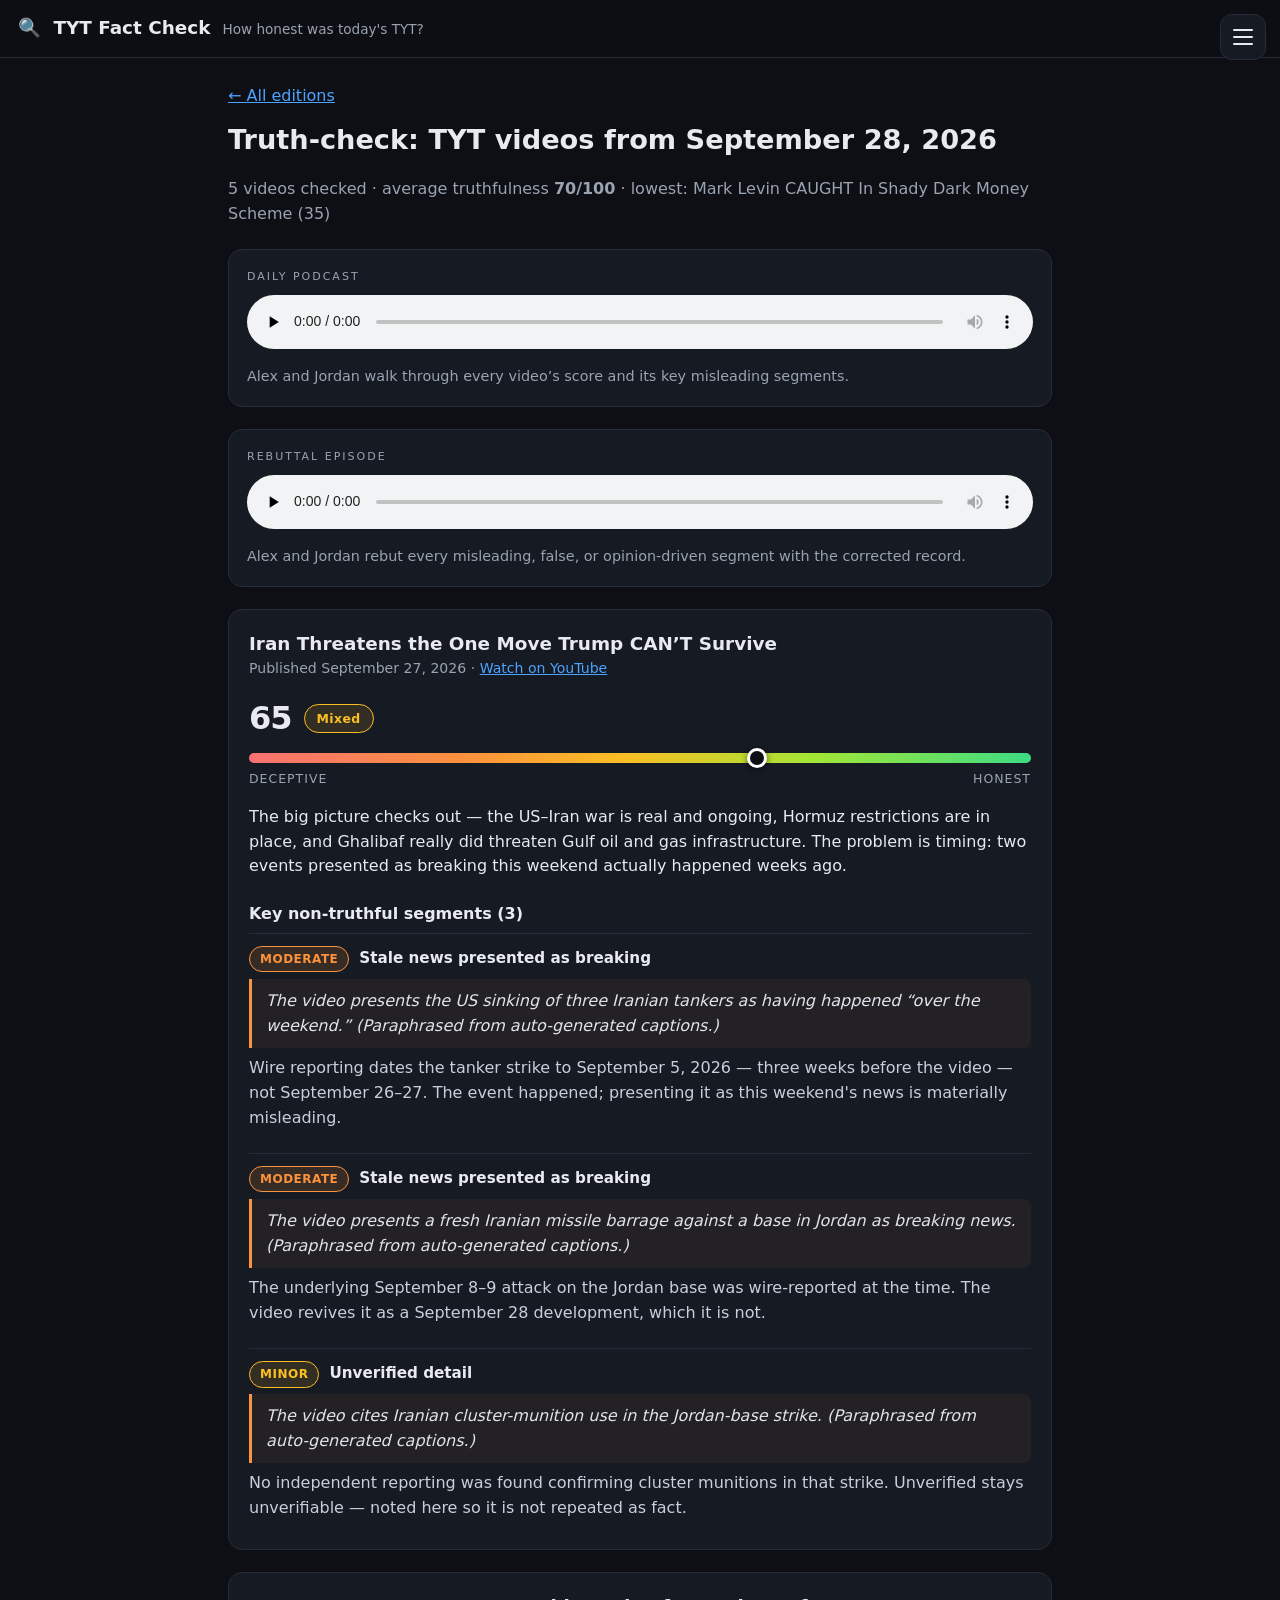
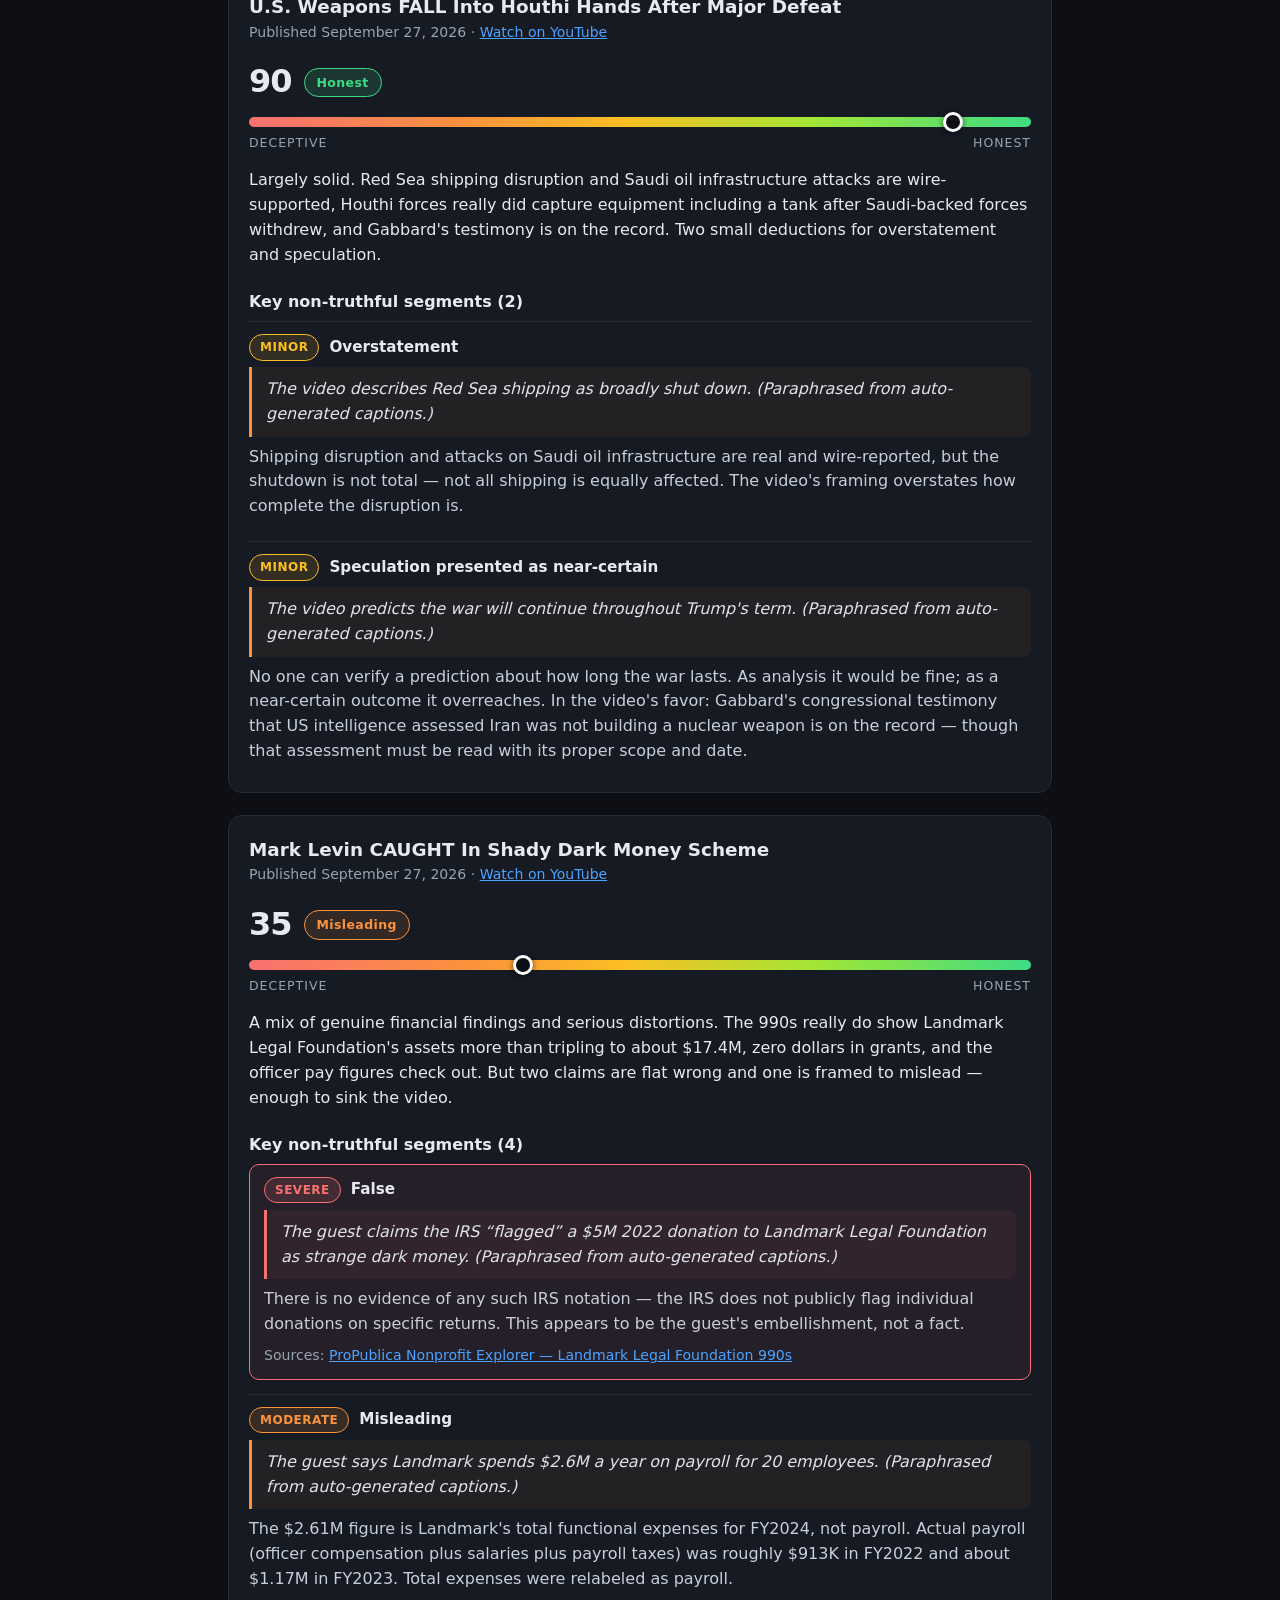
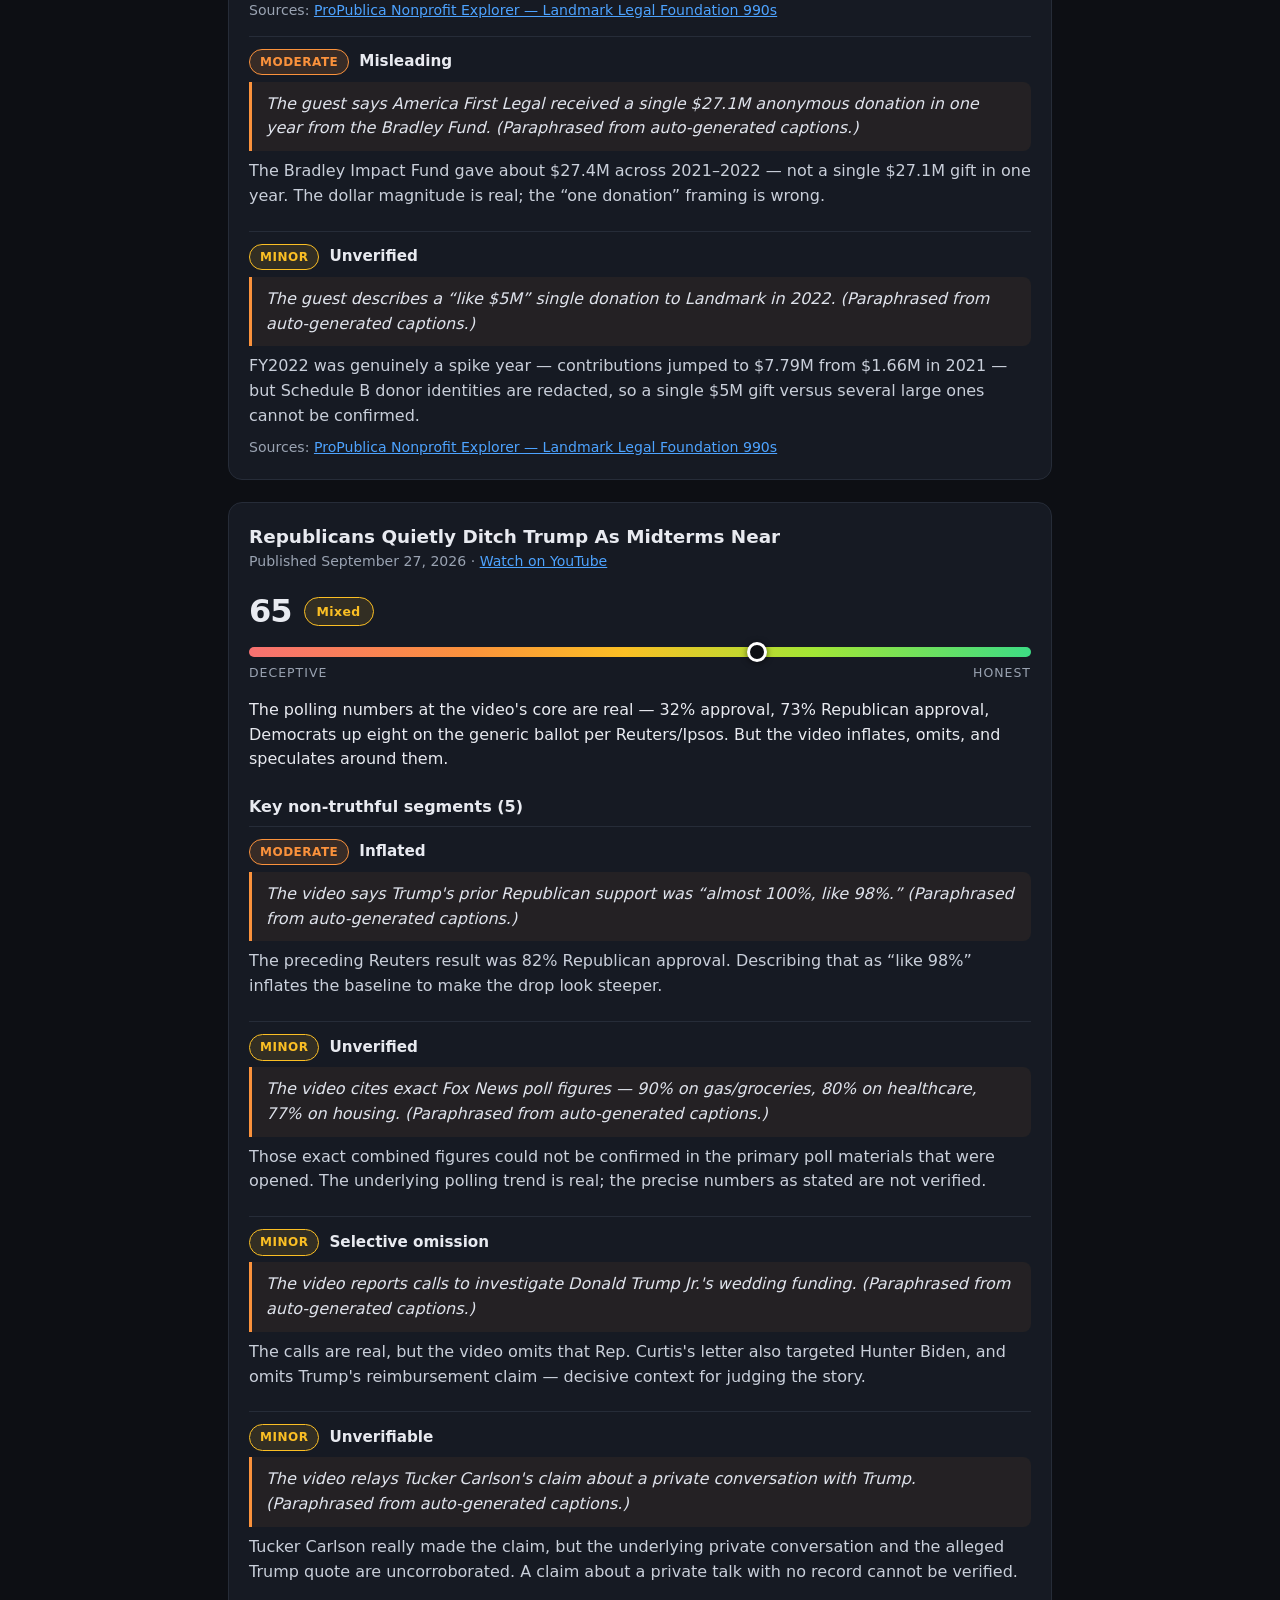
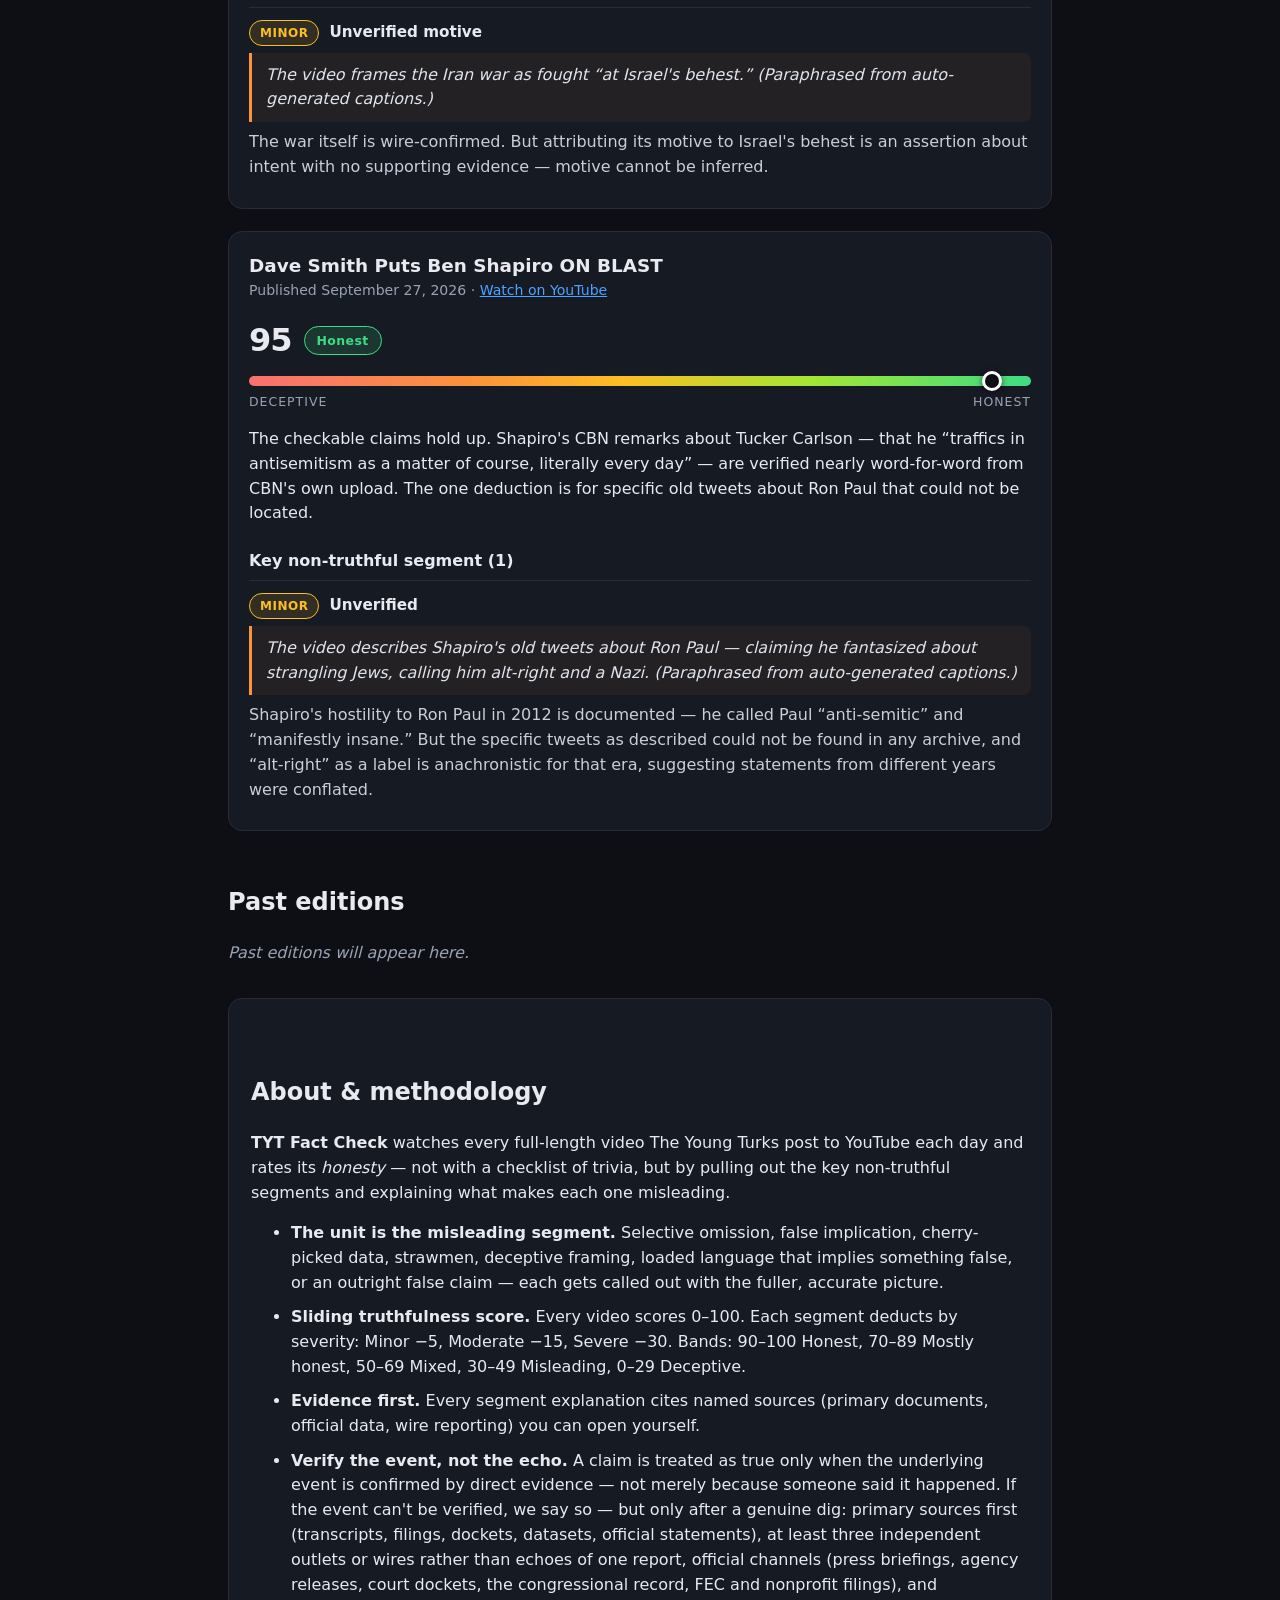
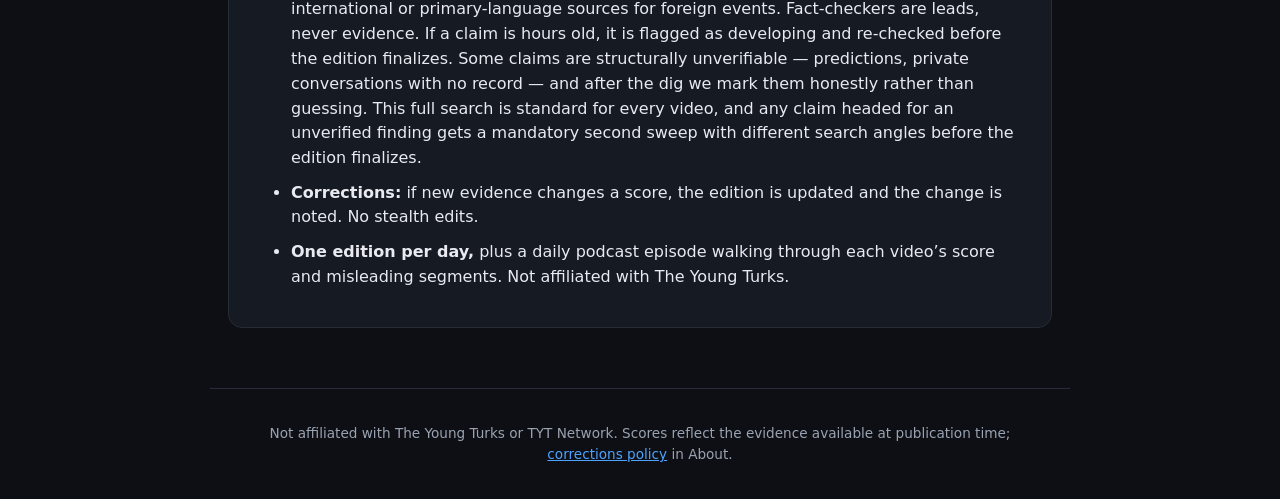
==== commit 96fcda58: "Add rebuttal episode support; 2026-09-28 rebuttal episode" ====
--- a/docs/index.html
+++ b/docs/index.html
@@ -25,7 +25,7 @@
   </div>
 </aside>
 <main class="wrap">
-<p class="back"><a href="index.html">&larr; All editions</a></p><h1>Truth-check: TYT videos from September 28, 2026</h1><p class="tally">5 videos checked &middot; average truthfulness <strong>70/100</strong> &middot; lowest: Mark Levin CAUGHT In Shady Dark Money Scheme (35)</p><div class="podcast"><div class="pod-h">Daily podcast</div><audio controls preload="none" src="audio/2026-09-28.mp3"></audio><p class="pod-note">Alex and Jordan walk through every video&#x2019;s score and its key misleading segments.</p></div><div class="cards"><article class="card"><a class="card-title" href="https://www.youtube.com/watch?v=R1oMiyxloO4" target="_blank" rel="noopener">Iran Threatens the One Move Trump CAN’T Survive</a><div class="card-meta">Published September 27, 2026 &middot; <a class="yt" href="https://www.youtube.com/watch?v=R1oMiyxloO4" target="_blank" rel="noopener">Watch on YouTube</a></div><div class="truth"><div class="truth-score"><span class="score-num">65</span><span class="verdict v-mixed">Mixed</span></div><div class="slider" role="img" aria-label="Truthfulness score 65 out of 100: Mixed"><div class="s-track"><div class="s-marker" style="left:65%"></div></div><div class="s-ends"><span>Deceptive</span><span>Honest</span></div></div></div><p class="card-summary">The big picture checks out — the US–Iran war is real and ongoing, Hormuz restrictions are in place, and Ghalibaf really did threaten Gulf oil and gas infrastructure. The problem is timing: two events presented as breaking this weekend actually happened weeks ago.</p><h3 class="seg-h">Key non-truthful segments (3)</h3><div class="segments"><div class="segment"><div class="seg-head"><span class="sev s-moderate">Moderate</span><span class="seg-issue">Stale news presented as breaking</span></div><blockquote class="seg-quote">The video presents the US sinking of three Iranian tankers as having happened “over the weekend.” (Paraphrased from auto-generated captions.)</blockquote><p class="seg-why">Wire reporting dates the tanker strike to September 5, 2026 — three weeks before the video — not September 26–27. The event happened; presenting it as this weekend&#x27;s news is materially misleading.</p></div><div class="segment"><div class="seg-head"><span class="sev s-moderate">Moderate</span><span class="seg-issue">Stale news presented as breaking</span></div><blockquote class="seg-quote">The video presents a fresh Iranian missile barrage against a base in Jordan as breaking news. (Paraphrased from auto-generated captions.)</blockquote><p class="seg-why">The underlying September 8–9 attack on the Jordan base was wire-reported at the time. The video revives it as a September 28 development, which it is not.</p></div><div class="segment"><div class="seg-head"><span class="sev s-minor">Minor</span><span class="seg-issue">Unverified detail</span></div><blockquote class="seg-quote">The video cites Iranian cluster-munition use in the Jordan-base strike. (Paraphrased from auto-generated captions.)</blockquote><p class="seg-why">No independent reporting was found confirming cluster munitions in that strike. Unverified stays unverifiable — noted here so it is not repeated as fact.</p></div></div></article><article class="card"><a class="card-title" href="https://www.youtube.com/watch?v=qnXhas9j4oU" target="_blank" rel="noopener">U.S. Weapons FALL Into Houthi Hands After Major Defeat</a><div class="card-meta">Published September 27, 2026 &middot; <a class="yt" href="https://www.youtube.com/watch?v=qnXhas9j4oU" target="_blank" rel="noopener">Watch on YouTube</a></div><div class="truth"><div class="truth-score"><span class="score-num">90</span><span class="verdict v-accurate">Honest</span></div><div class="slider" role="img" aria-label="Truthfulness score 90 out of 100: Honest"><div class="s-track"><div class="s-marker" style="left:90%"></div></div><div class="s-ends"><span>Deceptive</span><span>Honest</span></div></div></div><p class="card-summary">Largely solid. Red Sea shipping disruption and Saudi oil infrastructure attacks are wire-supported, Houthi forces really did capture equipment including a tank after Saudi-backed forces withdrew, and Gabbard&#x27;s testimony is on the record. Two small deductions for overstatement and speculation.</p><h3 class="seg-h">Key non-truthful segments (2)</h3><div class="segments"><div class="segment"><div class="seg-head"><span class="sev s-minor">Minor</span><span class="seg-issue">Overstatement</span></div><blockquote class="seg-quote">The video describes Red Sea shipping as broadly shut down. (Paraphrased from auto-generated captions.)</blockquote><p class="seg-why">Shipping disruption and attacks on Saudi oil infrastructure are real and wire-reported, but the shutdown is not total — not all shipping is equally affected. The video&#x27;s framing overstates how complete the disruption is.</p></div><div class="segment"><div class="seg-head"><span class="sev s-minor">Minor</span><span class="seg-issue">Speculation presented as near-certain</span></div><blockquote class="seg-quote">The video predicts the war will continue throughout Trump&#x27;s term. (Paraphrased from auto-generated captions.)</blockquote><p class="seg-why">No one can verify a prediction about how long the war lasts. As analysis it would be fine; as a near-certain outcome it overreaches. In the video&#x27;s favor: Gabbard&#x27;s congressional testimony that US intelligence assessed Iran was not building a nuclear weapon is on the record — though that assessment must be read with its proper scope and date.</p></div></div></article><article class="card"><a class="card-title" href="https://www.youtube.com/watch?v=t2wblC-UzSE" target="_blank" rel="noopener">Mark Levin CAUGHT In Shady Dark Money Scheme</a><div class="card-meta">Published September 27, 2026 &middot; <a class="yt" href="https://www.youtube.com/watch?v=t2wblC-UzSE" target="_blank" rel="noopener">Watch on YouTube</a></div><div class="truth"><div class="truth-score"><span class="score-num">35</span><span class="verdict v-misleading">Misleading</span></div><div class="slider" role="img" aria-label="Truthfulness score 35 out of 100: Misleading"><div class="s-track"><div class="s-marker" style="left:35%"></div></div><div class="s-ends"><span>Deceptive</span><span>Honest</span></div></div></div><p class="card-summary">A mix of genuine financial findings and serious distortions. The 990s really do show Landmark Legal Foundation&#x27;s assets more than tripling to about $17.4M, zero dollars in grants, and the officer pay figures check out. But two claims are flat wrong and one is framed to mislead — enough to sink the video.</p><h3 class="seg-h">Key non-truthful segments (4)</h3><div class="segments"><div class="segment seg-false"><div class="seg-head"><span class="sev s-severe">Severe</span><span class="seg-issue">False</span></div><blockquote class="seg-quote">The guest claims the IRS “flagged” a $5M 2022 donation to Landmark Legal Foundation as strange dark money. (Paraphrased from auto-generated captions.)</blockquote><p class="seg-why">There is no evidence of any such IRS notation — the IRS does not publicly flag individual donations on specific returns. This appears to be the guest&#x27;s embellishment, not a fact.</p><div class="sources">Sources: <a class="src" href="https://projects.propublica.org/nonprofits/organizations/510203802" target="_blank" rel="noopener">ProPublica Nonprofit Explorer — Landmark Legal Foundation 990s</a></div></div><div class="segment"><div class="seg-head"><span class="sev s-moderate">Moderate</span><span class="seg-issue">Misleading</span></div><blockquote class="seg-quote">The guest says Landmark spends $2.6M a year on payroll for 20 employees. (Paraphrased from auto-generated captions.)</blockquote><p class="seg-why">The $2.61M figure is Landmark&#x27;s total functional expenses for FY2024, not payroll. Actual payroll (officer compensation plus salaries plus payroll taxes) was roughly $913K in FY2022 and about $1.17M in FY2023. Total expenses were relabeled as payroll.</p><div class="sources">Sources: <a class="src" href="https://projects.propublica.org/nonprofits/organizations/510203802" target="_blank" rel="noopener">ProPublica Nonprofit Explorer — Landmark Legal Foundation 990s</a></div></div><div class="segment"><div class="seg-head"><span class="sev s-moderate">Moderate</span><span class="seg-issue">Misleading</span></div><blockquote class="seg-quote">The guest says America First Legal received a single $27.1M anonymous donation in one year from the Bradley Fund. (Paraphrased from auto-generated captions.)</blockquote><p class="seg-why">The Bradley Impact Fund gave about $27.4M across 2021–2022 — not a single $27.1M gift in one year. The dollar magnitude is real; the “one donation” framing is wrong.</p></div><div class="segment"><div class="seg-head"><span class="sev s-minor">Minor</span><span class="seg-issue">Unverified</span></div><blockquote class="seg-quote">The guest describes a “like $5M” single donation to Landmark in 2022. (Paraphrased from auto-generated captions.)</blockquote><p class="seg-why">FY2022 was genuinely a spike year — contributions jumped to $7.79M from $1.66M in 2021 — but Schedule B donor identities are redacted, so a single $5M gift versus several large ones cannot be confirmed.</p><div class="sources">Sources: <a class="src" href="https://projects.propublica.org/nonprofits/organizations/510203802" target="_blank" rel="noopener">ProPublica Nonprofit Explorer — Landmark Legal Foundation 990s</a></div></div></div></article><article class="card"><a class="card-title" href="https://www.youtube.com/watch?v=RrbE7FIdhZo" target="_blank" rel="noopener">Republicans Quietly Ditch Trump As Midterms Near</a><div class="card-meta">Published September 27, 2026 &middot; <a class="yt" href="https://www.youtube.com/watch?v=RrbE7FIdhZo" target="_blank" rel="noopener">Watch on YouTube</a></div><div class="truth"><div class="truth-score"><span class="score-num">65</span><span class="verdict v-mixed">Mixed</span></div><div class="slider" role="img" aria-label="Truthfulness score 65 out of 100: Mixed"><div class="s-track"><div class="s-marker" style="left:65%"></div></div><div class="s-ends"><span>Deceptive</span><span>Honest</span></div></div></div><p class="card-summary">The polling numbers at the video&#x27;s core are real — 32% approval, 73% Republican approval, Democrats up eight on the generic ballot per Reuters/Ipsos. But the video inflates, omits, and speculates around them.</p><h3 class="seg-h">Key non-truthful segments (5)</h3><div class="segments"><div class="segment"><div class="seg-head"><span class="sev s-moderate">Moderate</span><span class="seg-issue">Inflated</span></div><blockquote class="seg-quote">The video says Trump&#x27;s prior Republican support was “almost 100%, like 98%.” (Paraphrased from auto-generated captions.)</blockquote><p class="seg-why">The preceding Reuters result was 82% Republican approval. Describing that as “like 98%” inflates the baseline to make the drop look steeper.</p></div><div class="segment"><div class="seg-head"><span class="sev s-minor">Minor</span><span class="seg-issue">Unverified</span></div><blockquote class="seg-quote">The video cites exact Fox News poll figures — 90% on gas/groceries, 80% on healthcare, 77% on housing. (Paraphrased from auto-generated captions.)</blockquote><p class="seg-why">Those exact combined figures could not be confirmed in the primary poll materials that were opened. The underlying polling trend is real; the precise numbers as stated are not verified.</p></div><div class="segment"><div class="seg-head"><span class="sev s-minor">Minor</span><span class="seg-issue">Selective omission</span></div><blockquote class="seg-quote">The video reports calls to investigate Donald Trump Jr.&#x27;s wedding funding. (Paraphrased from auto-generated captions.)</blockquote><p class="seg-why">The calls are real, but the video omits that Rep. Curtis&#x27;s letter also targeted Hunter Biden, and omits Trump&#x27;s reimbursement claim — decisive context for judging the story.</p></div><div class="segment"><div class="seg-head"><span class="sev s-minor">Minor</span><span class="seg-issue">Unverifiable</span></div><blockquote class="seg-quote">The video relays Tucker Carlson&#x27;s claim about a private conversation with Trump. (Paraphrased from auto-generated captions.)</blockquote><p class="seg-why">Tucker Carlson really made the claim, but the underlying private conversation and the alleged Trump quote are uncorroborated. A claim about a private talk with no record cannot be verified.</p></div><div class="segment"><div class="seg-head"><span class="sev s-minor">Minor</span><span class="seg-issue">Unverified motive</span></div><blockquote class="seg-quote">The video frames the Iran war as fought “at Israel&#x27;s behest.” (Paraphrased from auto-generated captions.)</blockquote><p class="seg-why">The war itself is wire-confirmed. But attributing its motive to Israel&#x27;s behest is an assertion about intent with no supporting evidence — motive cannot be inferred.</p></div></div></article><article class="card"><a class="card-title" href="https://www.youtube.com/watch?v=7ewsPiVZOqE" target="_blank" rel="noopener">Dave Smith Puts Ben Shapiro ON BLAST</a><div class="card-meta">Published September 27, 2026 &middot; <a class="yt" href="https://www.youtube.com/watch?v=7ewsPiVZOqE" target="_blank" rel="noopener">Watch on YouTube</a></div><div class="truth"><div class="truth-score"><span class="score-num">95</span><span class="verdict v-accurate">Honest</span></div><div class="slider" role="img" aria-label="Truthfulness score 95 out of 100: Honest"><div class="s-track"><div class="s-marker" style="left:95%"></div></div><div class="s-ends"><span>Deceptive</span><span>Honest</span></div></div></div><p class="card-summary">The checkable claims hold up. Shapiro&#x27;s CBN remarks about Tucker Carlson — that he “traffics in antisemitism as a matter of course, literally every day” — are verified nearly word-for-word from CBN&#x27;s own upload. The one deduction is for specific old tweets about Ron Paul that could not be located.</p><h3 class="seg-h">Key non-truthful segment (1)</h3><div class="segments"><div class="segment"><div class="seg-head"><span class="sev s-minor">Minor</span><span class="seg-issue">Unverified</span></div><blockquote class="seg-quote">The video describes Shapiro&#x27;s old tweets about Ron Paul — claiming he fantasized about strangling Jews, calling him alt-right and a Nazi. (Paraphrased from auto-generated captions.)</blockquote><p class="seg-why">Shapiro&#x27;s hostility to Ron Paul in 2012 is documented — he called Paul “anti-semitic” and “manifestly insane.” But the specific tweets as described could not be found in any archive, and “alt-right” as a label is anachronistic for that era, suggesting statements from different years were conflated.</p></div></div></article></div><h2 id="archive">Past editions</h2><p class="empty">Past editions will appear here.</p>
+<p class="back"><a href="index.html">&larr; All editions</a></p><h1>Truth-check: TYT videos from September 28, 2026</h1><p class="tally">5 videos checked &middot; average truthfulness <strong>70/100</strong> &middot; lowest: Mark Levin CAUGHT In Shady Dark Money Scheme (35)</p><div class="podcast"><div class="pod-h">Daily podcast</div><audio controls preload="none" src="audio/2026-09-28.mp3"></audio><p class="pod-note">Alex and Jordan walk through every video&#x2019;s score and its key misleading segments.</p></div><div class="podcast"><div class="pod-h">Rebuttal episode</div><audio controls preload="none" src="audio/2026-09-28-rebuttal.mp3"></audio><p class="pod-note">Alex and Jordan rebut every misleading, false, or opinion-driven segment with the corrected record.</p></div><div class="cards"><article class="card"><a class="card-title" href="https://www.youtube.com/watch?v=R1oMiyxloO4" target="_blank" rel="noopener">Iran Threatens the One Move Trump CAN’T Survive</a><div class="card-meta">Published September 27, 2026 &middot; <a class="yt" href="https://www.youtube.com/watch?v=R1oMiyxloO4" target="_blank" rel="noopener">Watch on YouTube</a></div><div class="truth"><div class="truth-score"><span class="score-num">65</span><span class="verdict v-mixed">Mixed</span></div><div class="slider" role="img" aria-label="Truthfulness score 65 out of 100: Mixed"><div class="s-track"><div class="s-marker" style="left:65%"></div></div><div class="s-ends"><span>Deceptive</span><span>Honest</span></div></div></div><p class="card-summary">The big picture checks out — the US–Iran war is real and ongoing, Hormuz restrictions are in place, and Ghalibaf really did threaten Gulf oil and gas infrastructure. The problem is timing: two events presented as breaking this weekend actually happened weeks ago.</p><h3 class="seg-h">Key non-truthful segments (3)</h3><div class="segments"><div class="segment"><div class="seg-head"><span class="sev s-moderate">Moderate</span><span class="seg-issue">Stale news presented as breaking</span></div><blockquote class="seg-quote">The video presents the US sinking of three Iranian tankers as having happened “over the weekend.” (Paraphrased from auto-generated captions.)</blockquote><p class="seg-why">Wire reporting dates the tanker strike to September 5, 2026 — three weeks before the video — not September 26–27. The event happened; presenting it as this weekend&#x27;s news is materially misleading.</p></div><div class="segment"><div class="seg-head"><span class="sev s-moderate">Moderate</span><span class="seg-issue">Stale news presented as breaking</span></div><blockquote class="seg-quote">The video presents a fresh Iranian missile barrage against a base in Jordan as breaking news. (Paraphrased from auto-generated captions.)</blockquote><p class="seg-why">The underlying September 8–9 attack on the Jordan base was wire-reported at the time. The video revives it as a September 28 development, which it is not.</p></div><div class="segment"><div class="seg-head"><span class="sev s-minor">Minor</span><span class="seg-issue">Unverified detail</span></div><blockquote class="seg-quote">The video cites Iranian cluster-munition use in the Jordan-base strike. (Paraphrased from auto-generated captions.)</blockquote><p class="seg-why">No independent reporting was found confirming cluster munitions in that strike. Unverified stays unverifiable — noted here so it is not repeated as fact.</p></div></div></article><article class="card"><a class="card-title" href="https://www.youtube.com/watch?v=qnXhas9j4oU" target="_blank" rel="noopener">U.S. Weapons FALL Into Houthi Hands After Major Defeat</a><div class="card-meta">Published September 27, 2026 &middot; <a class="yt" href="https://www.youtube.com/watch?v=qnXhas9j4oU" target="_blank" rel="noopener">Watch on YouTube</a></div><div class="truth"><div class="truth-score"><span class="score-num">90</span><span class="verdict v-accurate">Honest</span></div><div class="slider" role="img" aria-label="Truthfulness score 90 out of 100: Honest"><div class="s-track"><div class="s-marker" style="left:90%"></div></div><div class="s-ends"><span>Deceptive</span><span>Honest</span></div></div></div><p class="card-summary">Largely solid. Red Sea shipping disruption and Saudi oil infrastructure attacks are wire-supported, Houthi forces really did capture equipment including a tank after Saudi-backed forces withdrew, and Gabbard&#x27;s testimony is on the record. Two small deductions for overstatement and speculation.</p><h3 class="seg-h">Key non-truthful segments (2)</h3><div class="segments"><div class="segment"><div class="seg-head"><span class="sev s-minor">Minor</span><span class="seg-issue">Overstatement</span></div><blockquote class="seg-quote">The video describes Red Sea shipping as broadly shut down. (Paraphrased from auto-generated captions.)</blockquote><p class="seg-why">Shipping disruption and attacks on Saudi oil infrastructure are real and wire-reported, but the shutdown is not total — not all shipping is equally affected. The video&#x27;s framing overstates how complete the disruption is.</p></div><div class="segment"><div class="seg-head"><span class="sev s-minor">Minor</span><span class="seg-issue">Speculation presented as near-certain</span></div><blockquote class="seg-quote">The video predicts the war will continue throughout Trump&#x27;s term. (Paraphrased from auto-generated captions.)</blockquote><p class="seg-why">No one can verify a prediction about how long the war lasts. As analysis it would be fine; as a near-certain outcome it overreaches. In the video&#x27;s favor: Gabbard&#x27;s congressional testimony that US intelligence assessed Iran was not building a nuclear weapon is on the record — though that assessment must be read with its proper scope and date.</p></div></div></article><article class="card"><a class="card-title" href="https://www.youtube.com/watch?v=t2wblC-UzSE" target="_blank" rel="noopener">Mark Levin CAUGHT In Shady Dark Money Scheme</a><div class="card-meta">Published September 27, 2026 &middot; <a class="yt" href="https://www.youtube.com/watch?v=t2wblC-UzSE" target="_blank" rel="noopener">Watch on YouTube</a></div><div class="truth"><div class="truth-score"><span class="score-num">35</span><span class="verdict v-misleading">Misleading</span></div><div class="slider" role="img" aria-label="Truthfulness score 35 out of 100: Misleading"><div class="s-track"><div class="s-marker" style="left:35%"></div></div><div class="s-ends"><span>Deceptive</span><span>Honest</span></div></div></div><p class="card-summary">A mix of genuine financial findings and serious distortions. The 990s really do show Landmark Legal Foundation&#x27;s assets more than tripling to about $17.4M, zero dollars in grants, and the officer pay figures check out. But two claims are flat wrong and one is framed to mislead — enough to sink the video.</p><h3 class="seg-h">Key non-truthful segments (4)</h3><div class="segments"><div class="segment seg-false"><div class="seg-head"><span class="sev s-severe">Severe</span><span class="seg-issue">False</span></div><blockquote class="seg-quote">The guest claims the IRS “flagged” a $5M 2022 donation to Landmark Legal Foundation as strange dark money. (Paraphrased from auto-generated captions.)</blockquote><p class="seg-why">There is no evidence of any such IRS notation — the IRS does not publicly flag individual donations on specific returns. This appears to be the guest&#x27;s embellishment, not a fact.</p><div class="sources">Sources: <a class="src" href="https://projects.propublica.org/nonprofits/organizations/510203802" target="_blank" rel="noopener">ProPublica Nonprofit Explorer — Landmark Legal Foundation 990s</a></div></div><div class="segment"><div class="seg-head"><span class="sev s-moderate">Moderate</span><span class="seg-issue">Misleading</span></div><blockquote class="seg-quote">The guest says Landmark spends $2.6M a year on payroll for 20 employees. (Paraphrased from auto-generated captions.)</blockquote><p class="seg-why">The $2.61M figure is Landmark&#x27;s total functional expenses for FY2024, not payroll. Actual payroll (officer compensation plus salaries plus payroll taxes) was roughly $913K in FY2022 and about $1.17M in FY2023. Total expenses were relabeled as payroll.</p><div class="sources">Sources: <a class="src" href="https://projects.propublica.org/nonprofits/organizations/510203802" target="_blank" rel="noopener">ProPublica Nonprofit Explorer — Landmark Legal Foundation 990s</a></div></div><div class="segment"><div class="seg-head"><span class="sev s-moderate">Moderate</span><span class="seg-issue">Misleading</span></div><blockquote class="seg-quote">The guest says America First Legal received a single $27.1M anonymous donation in one year from the Bradley Fund. (Paraphrased from auto-generated captions.)</blockquote><p class="seg-why">The Bradley Impact Fund gave about $27.4M across 2021–2022 — not a single $27.1M gift in one year. The dollar magnitude is real; the “one donation” framing is wrong.</p></div><div class="segment"><div class="seg-head"><span class="sev s-minor">Minor</span><span class="seg-issue">Unverified</span></div><blockquote class="seg-quote">The guest describes a “like $5M” single donation to Landmark in 2022. (Paraphrased from auto-generated captions.)</blockquote><p class="seg-why">FY2022 was genuinely a spike year — contributions jumped to $7.79M from $1.66M in 2021 — but Schedule B donor identities are redacted, so a single $5M gift versus several large ones cannot be confirmed.</p><div class="sources">Sources: <a class="src" href="https://projects.propublica.org/nonprofits/organizations/510203802" target="_blank" rel="noopener">ProPublica Nonprofit Explorer — Landmark Legal Foundation 990s</a></div></div></div></article><article class="card"><a class="card-title" href="https://www.youtube.com/watch?v=RrbE7FIdhZo" target="_blank" rel="noopener">Republicans Quietly Ditch Trump As Midterms Near</a><div class="card-meta">Published September 27, 2026 &middot; <a class="yt" href="https://www.youtube.com/watch?v=RrbE7FIdhZo" target="_blank" rel="noopener">Watch on YouTube</a></div><div class="truth"><div class="truth-score"><span class="score-num">65</span><span class="verdict v-mixed">Mixed</span></div><div class="slider" role="img" aria-label="Truthfulness score 65 out of 100: Mixed"><div class="s-track"><div class="s-marker" style="left:65%"></div></div><div class="s-ends"><span>Deceptive</span><span>Honest</span></div></div></div><p class="card-summary">The polling numbers at the video&#x27;s core are real — 32% approval, 73% Republican approval, Democrats up eight on the generic ballot per Reuters/Ipsos. But the video inflates, omits, and speculates around them.</p><h3 class="seg-h">Key non-truthful segments (5)</h3><div class="segments"><div class="segment"><div class="seg-head"><span class="sev s-moderate">Moderate</span><span class="seg-issue">Inflated</span></div><blockquote class="seg-quote">The video says Trump&#x27;s prior Republican support was “almost 100%, like 98%.” (Paraphrased from auto-generated captions.)</blockquote><p class="seg-why">The preceding Reuters result was 82% Republican approval. Describing that as “like 98%” inflates the baseline to make the drop look steeper.</p></div><div class="segment"><div class="seg-head"><span class="sev s-minor">Minor</span><span class="seg-issue">Unverified</span></div><blockquote class="seg-quote">The video cites exact Fox News poll figures — 90% on gas/groceries, 80% on healthcare, 77% on housing. (Paraphrased from auto-generated captions.)</blockquote><p class="seg-why">Those exact combined figures could not be confirmed in the primary poll materials that were opened. The underlying polling trend is real; the precise numbers as stated are not verified.</p></div><div class="segment"><div class="seg-head"><span class="sev s-minor">Minor</span><span class="seg-issue">Selective omission</span></div><blockquote class="seg-quote">The video reports calls to investigate Donald Trump Jr.&#x27;s wedding funding. (Paraphrased from auto-generated captions.)</blockquote><p class="seg-why">The calls are real, but the video omits that Rep. Curtis&#x27;s letter also targeted Hunter Biden, and omits Trump&#x27;s reimbursement claim — decisive context for judging the story.</p></div><div class="segment"><div class="seg-head"><span class="sev s-minor">Minor</span><span class="seg-issue">Unverifiable</span></div><blockquote class="seg-quote">The video relays Tucker Carlson&#x27;s claim about a private conversation with Trump. (Paraphrased from auto-generated captions.)</blockquote><p class="seg-why">Tucker Carlson really made the claim, but the underlying private conversation and the alleged Trump quote are uncorroborated. A claim about a private talk with no record cannot be verified.</p></div><div class="segment"><div class="seg-head"><span class="sev s-minor">Minor</span><span class="seg-issue">Unverified motive</span></div><blockquote class="seg-quote">The video frames the Iran war as fought “at Israel&#x27;s behest.” (Paraphrased from auto-generated captions.)</blockquote><p class="seg-why">The war itself is wire-confirmed. But attributing its motive to Israel&#x27;s behest is an assertion about intent with no supporting evidence — motive cannot be inferred.</p></div></div></article><article class="card"><a class="card-title" href="https://www.youtube.com/watch?v=7ewsPiVZOqE" target="_blank" rel="noopener">Dave Smith Puts Ben Shapiro ON BLAST</a><div class="card-meta">Published September 27, 2026 &middot; <a class="yt" href="https://www.youtube.com/watch?v=7ewsPiVZOqE" target="_blank" rel="noopener">Watch on YouTube</a></div><div class="truth"><div class="truth-score"><span class="score-num">95</span><span class="verdict v-accurate">Honest</span></div><div class="slider" role="img" aria-label="Truthfulness score 95 out of 100: Honest"><div class="s-track"><div class="s-marker" style="left:95%"></div></div><div class="s-ends"><span>Deceptive</span><span>Honest</span></div></div></div><p class="card-summary">The checkable claims hold up. Shapiro&#x27;s CBN remarks about Tucker Carlson — that he “traffics in antisemitism as a matter of course, literally every day” — are verified nearly word-for-word from CBN&#x27;s own upload. The one deduction is for specific old tweets about Ron Paul that could not be located.</p><h3 class="seg-h">Key non-truthful segment (1)</h3><div class="segments"><div class="segment"><div class="seg-head"><span class="sev s-minor">Minor</span><span class="seg-issue">Unverified</span></div><blockquote class="seg-quote">The video describes Shapiro&#x27;s old tweets about Ron Paul — claiming he fantasized about strangling Jews, calling him alt-right and a Nazi. (Paraphrased from auto-generated captions.)</blockquote><p class="seg-why">Shapiro&#x27;s hostility to Ron Paul in 2012 is documented — he called Paul “anti-semitic” and “manifestly insane.” But the specific tweets as described could not be found in any archive, and “alt-right” as a label is anachronistic for that era, suggesting statements from different years were conflated.</p></div></div></article></div><h2 id="archive">Past editions</h2><p class="empty">Past editions will appear here.</p>
 <section id="about" class="about">
 <h2>About &amp; methodology</h2>
 <p><strong>TYT Fact Check</strong> watches every full-length video The Young Turks
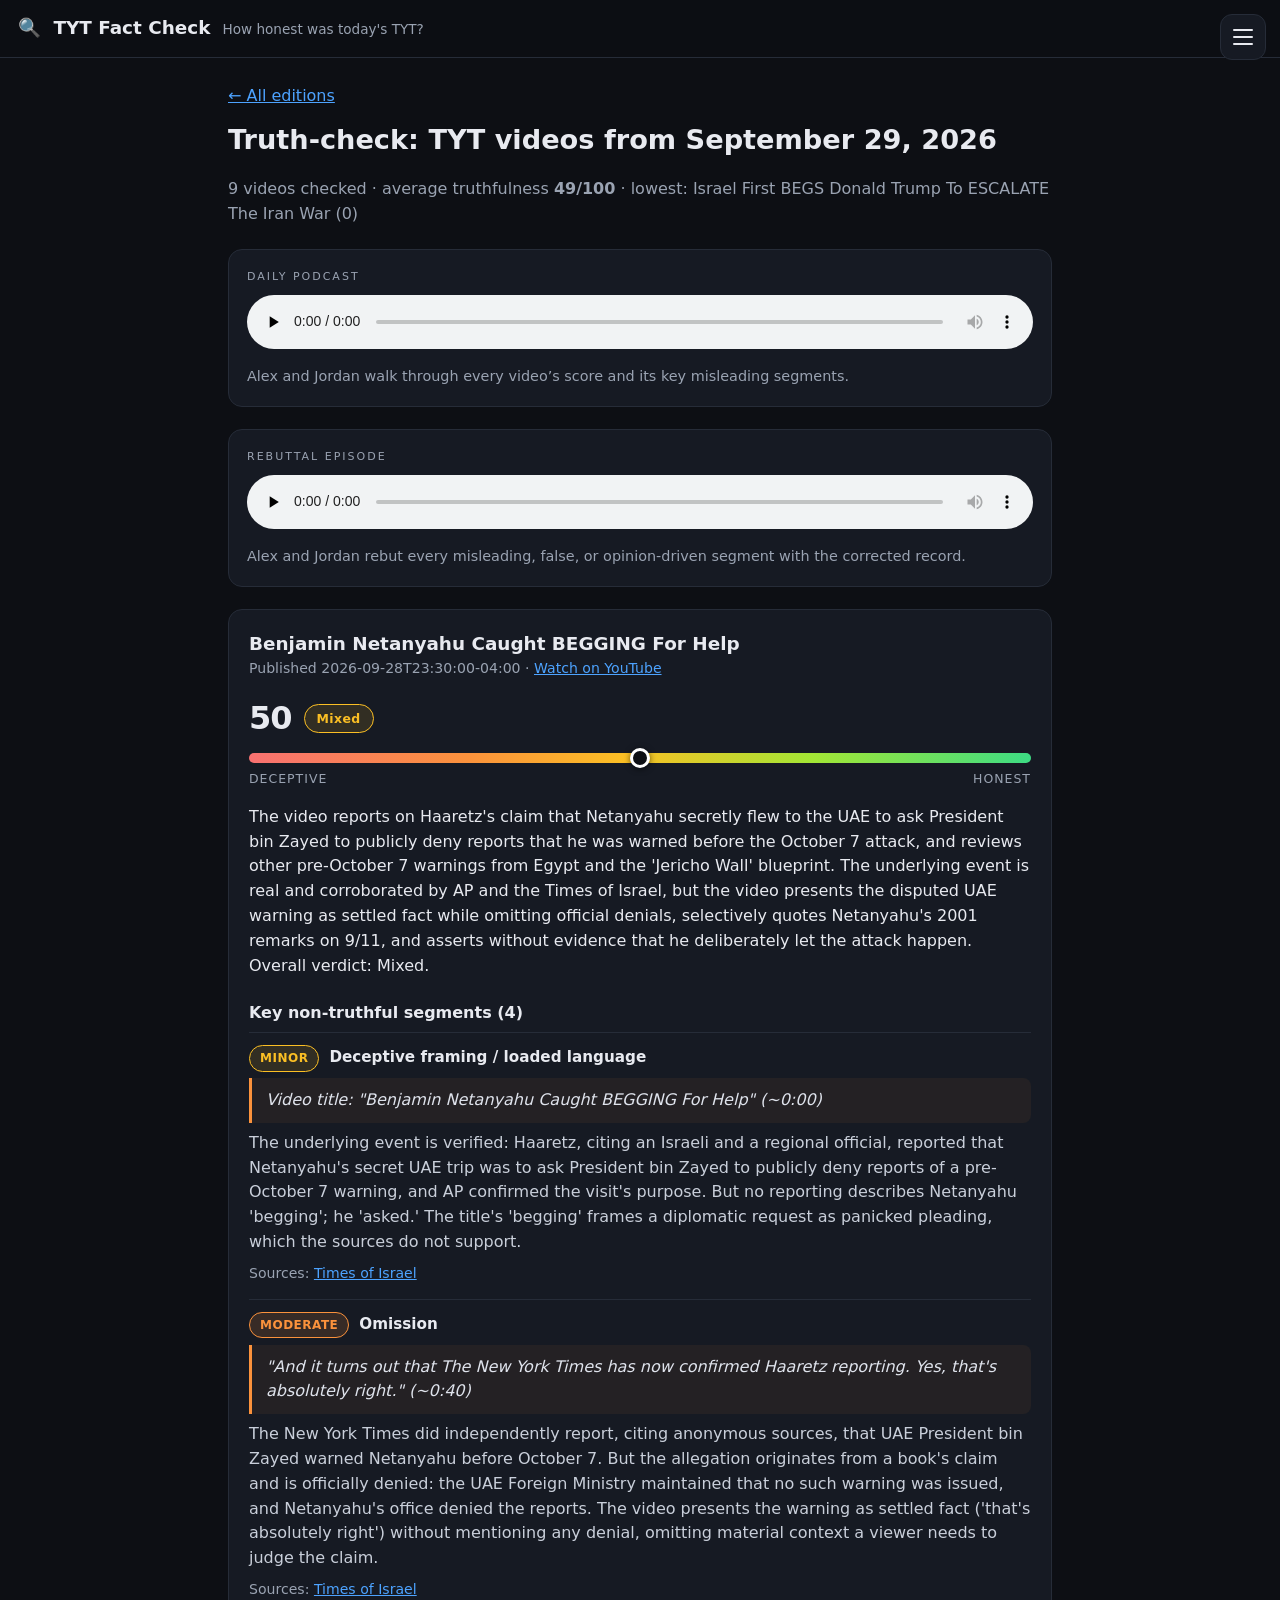
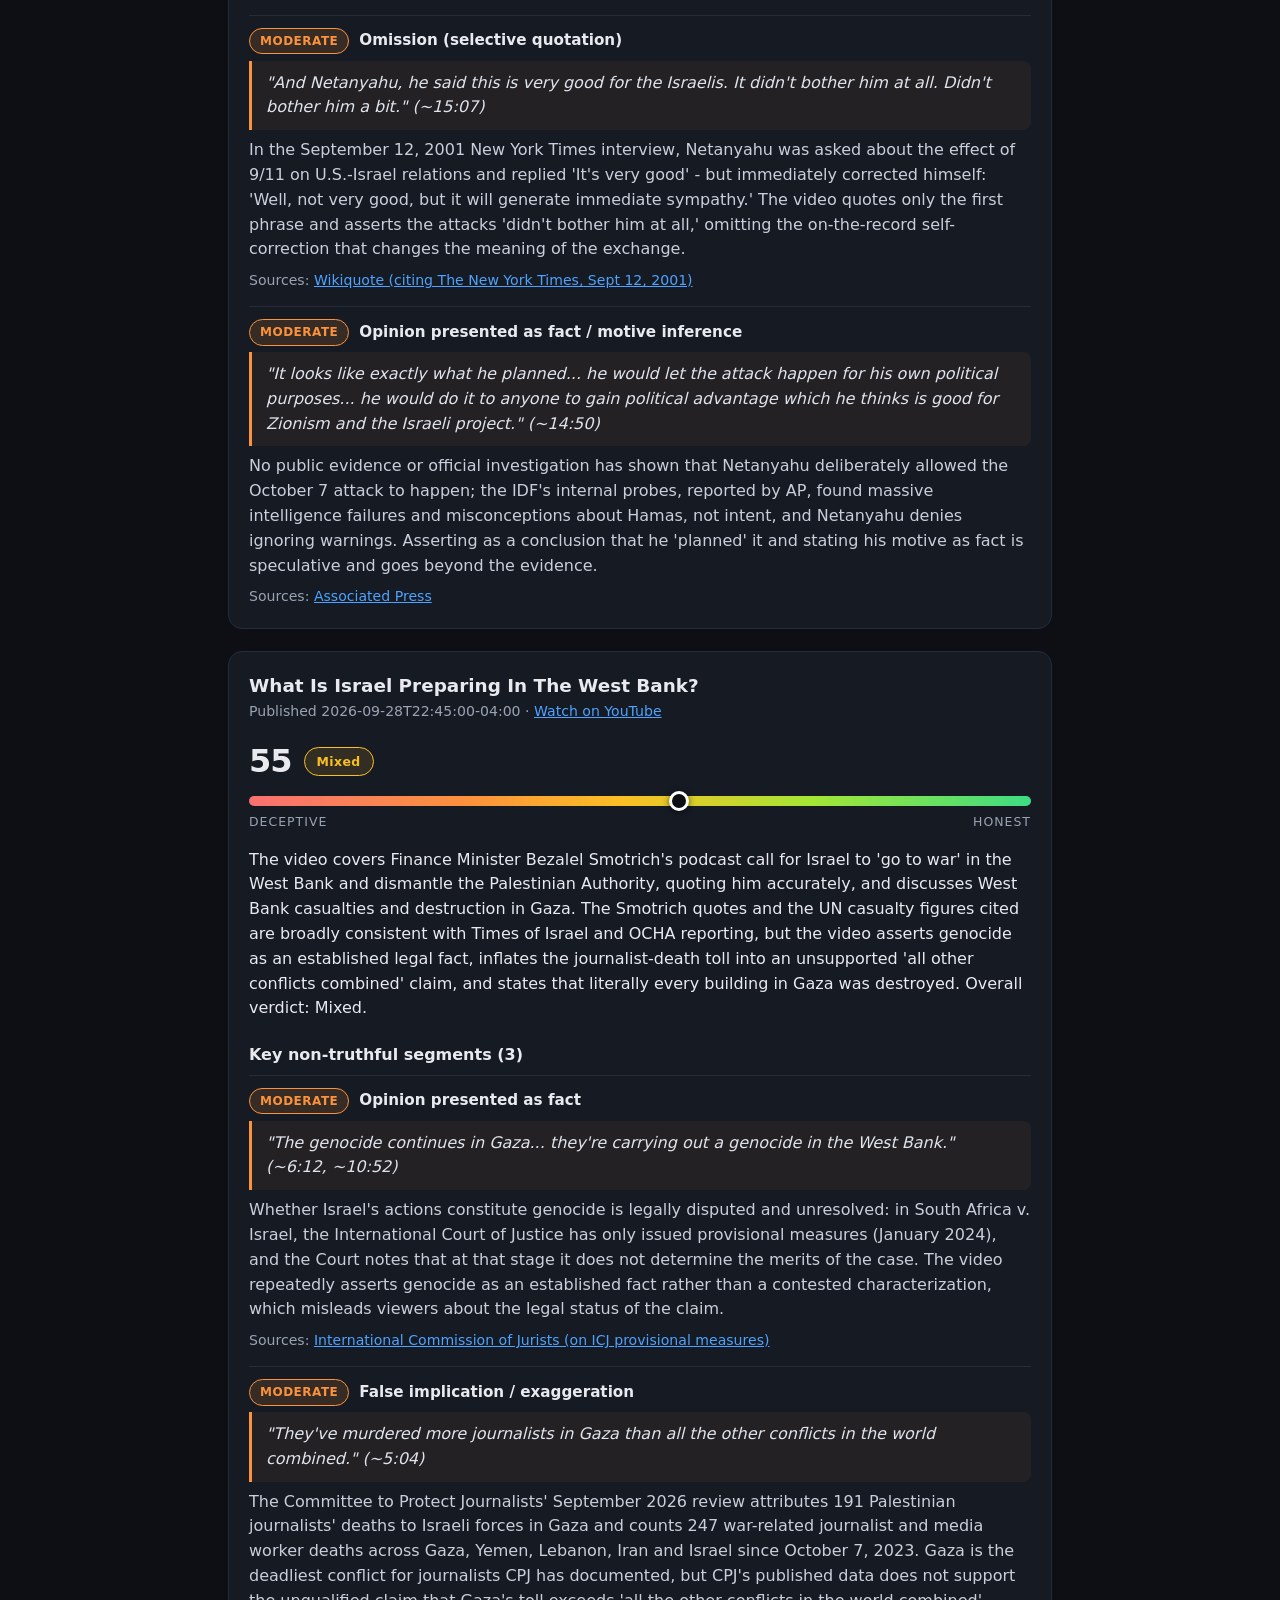
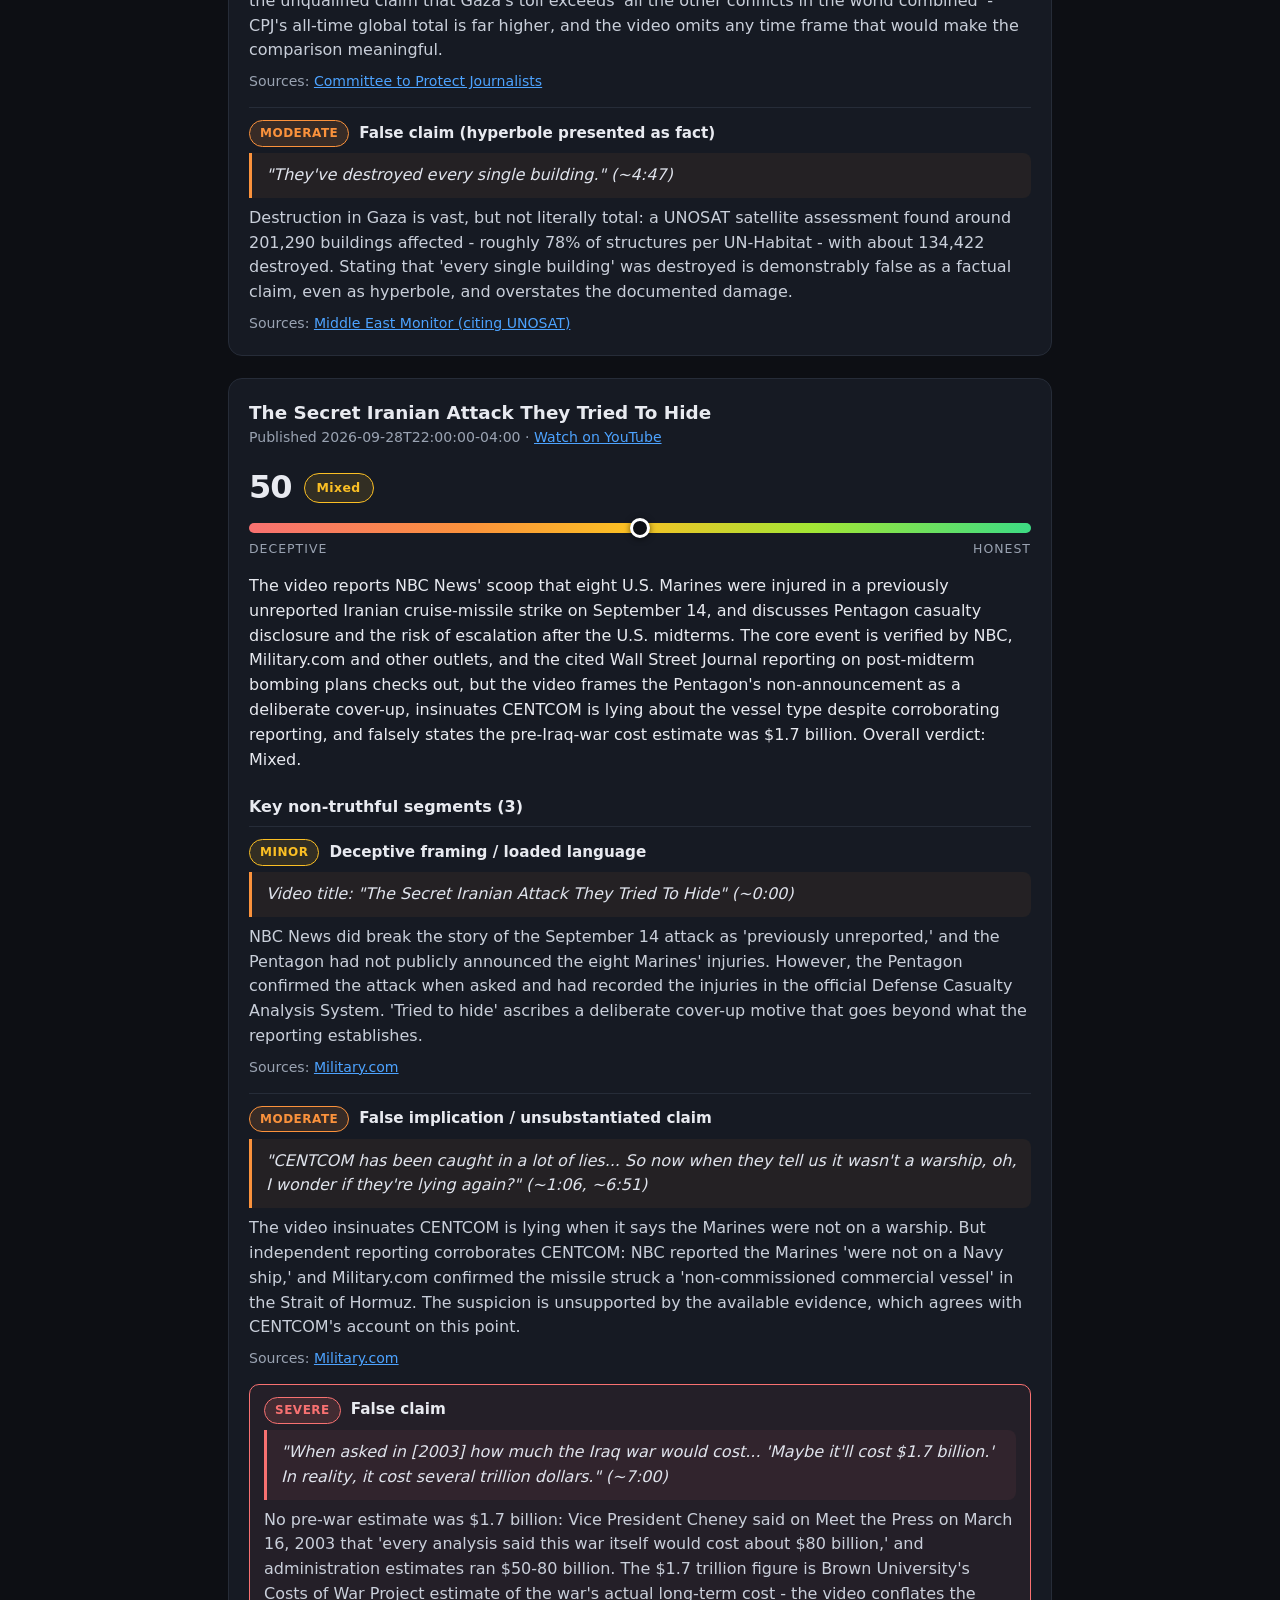
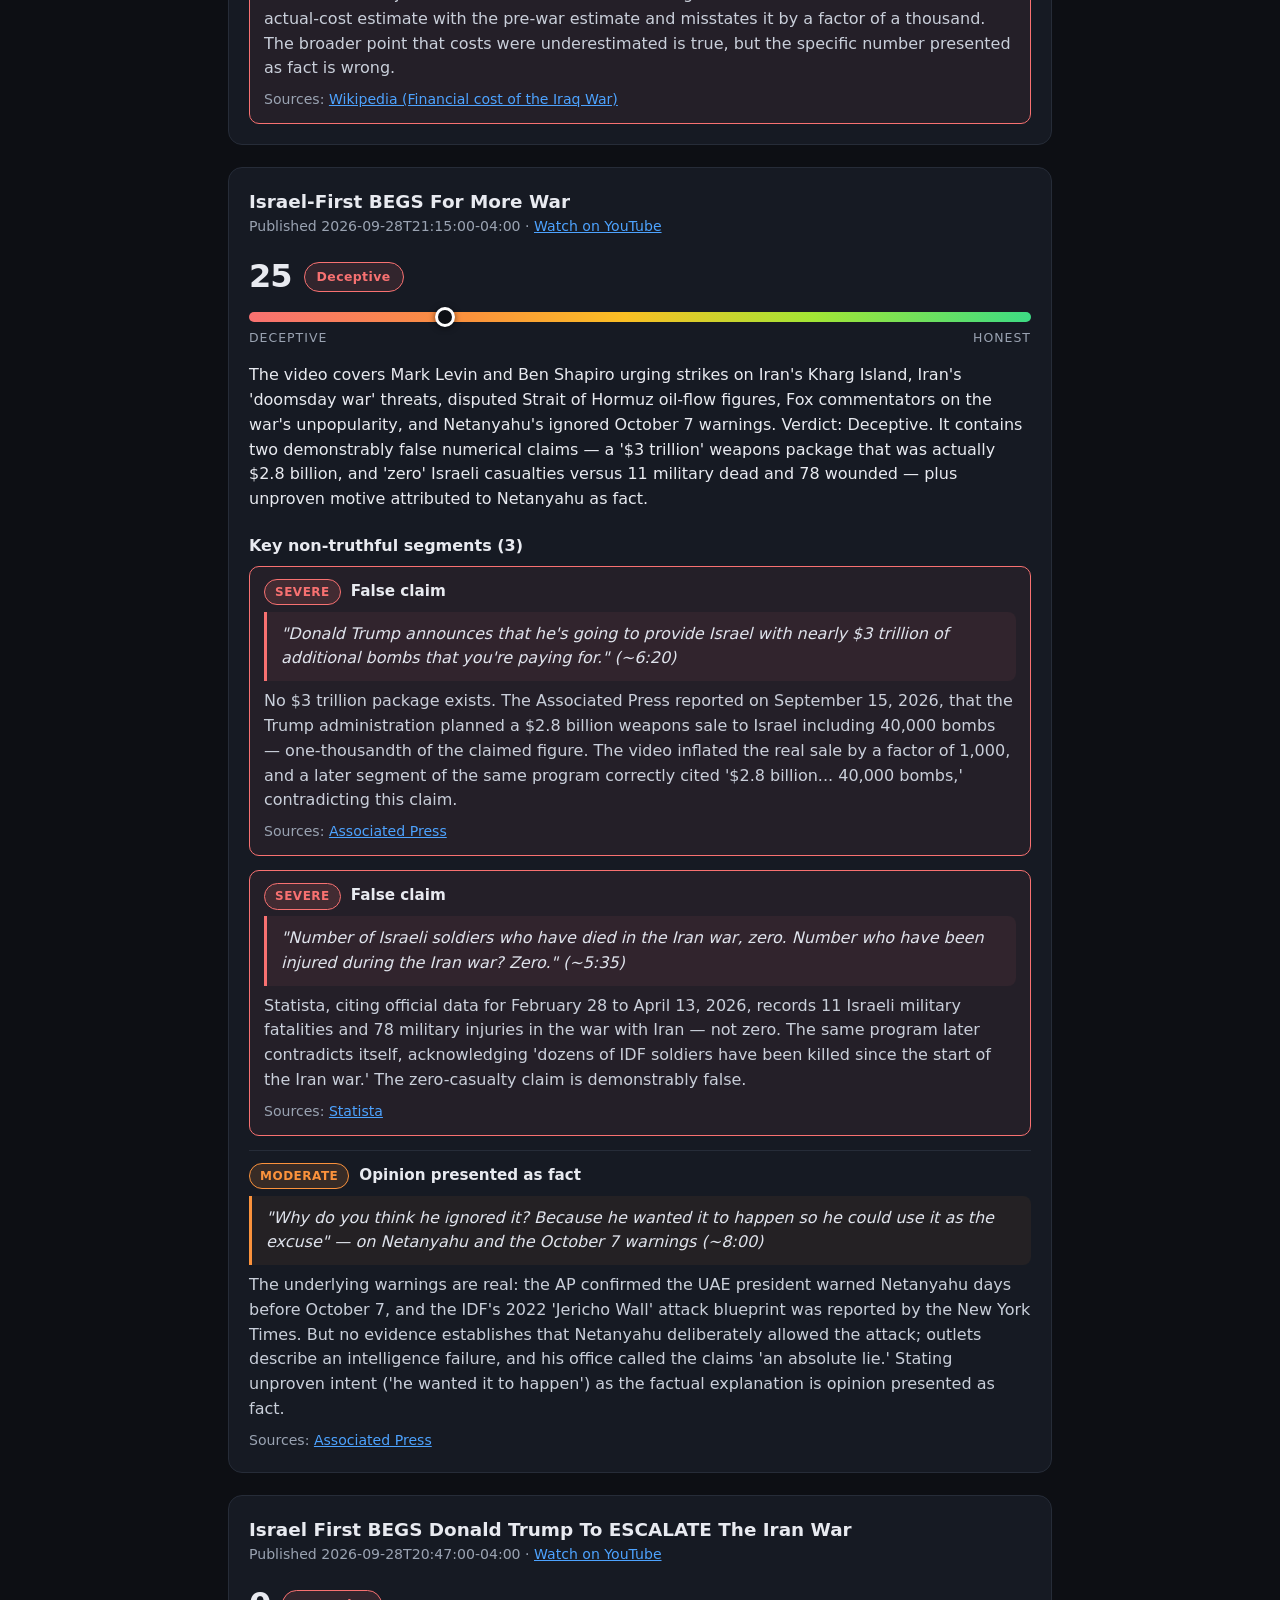
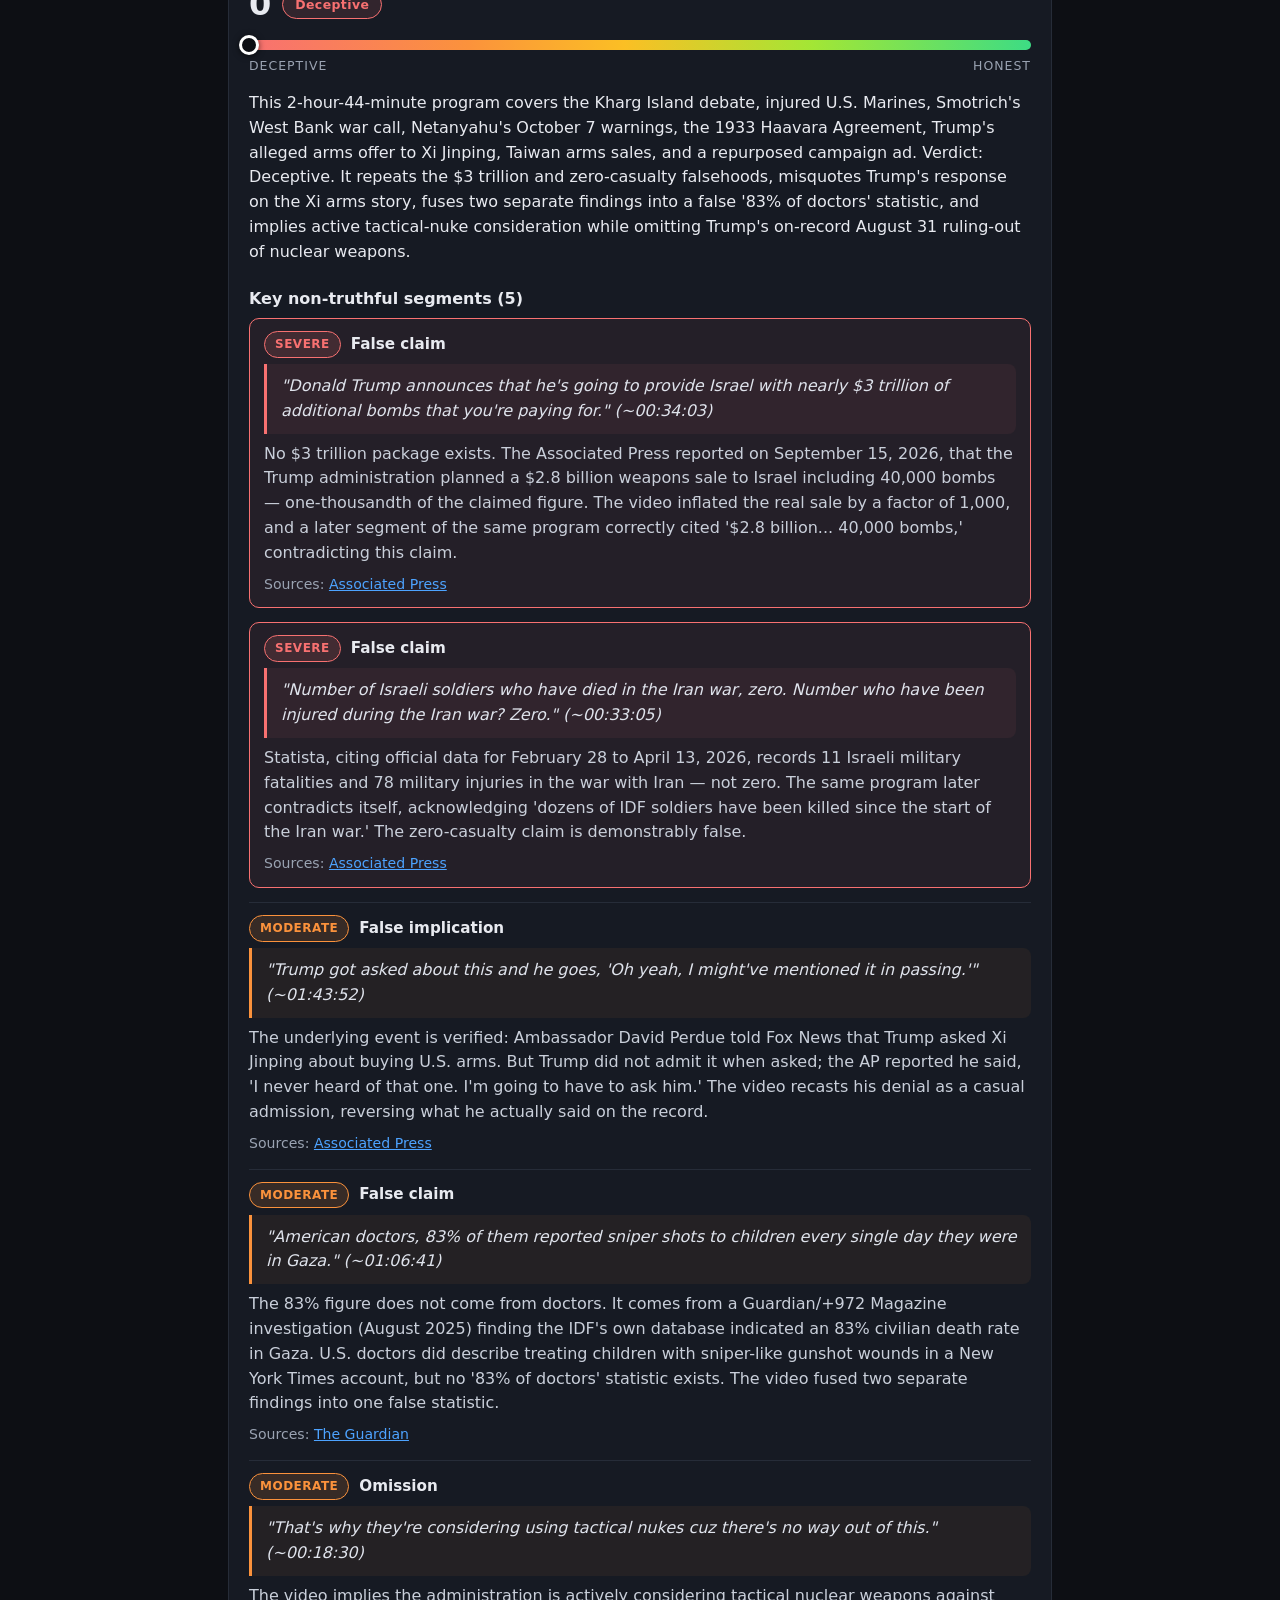
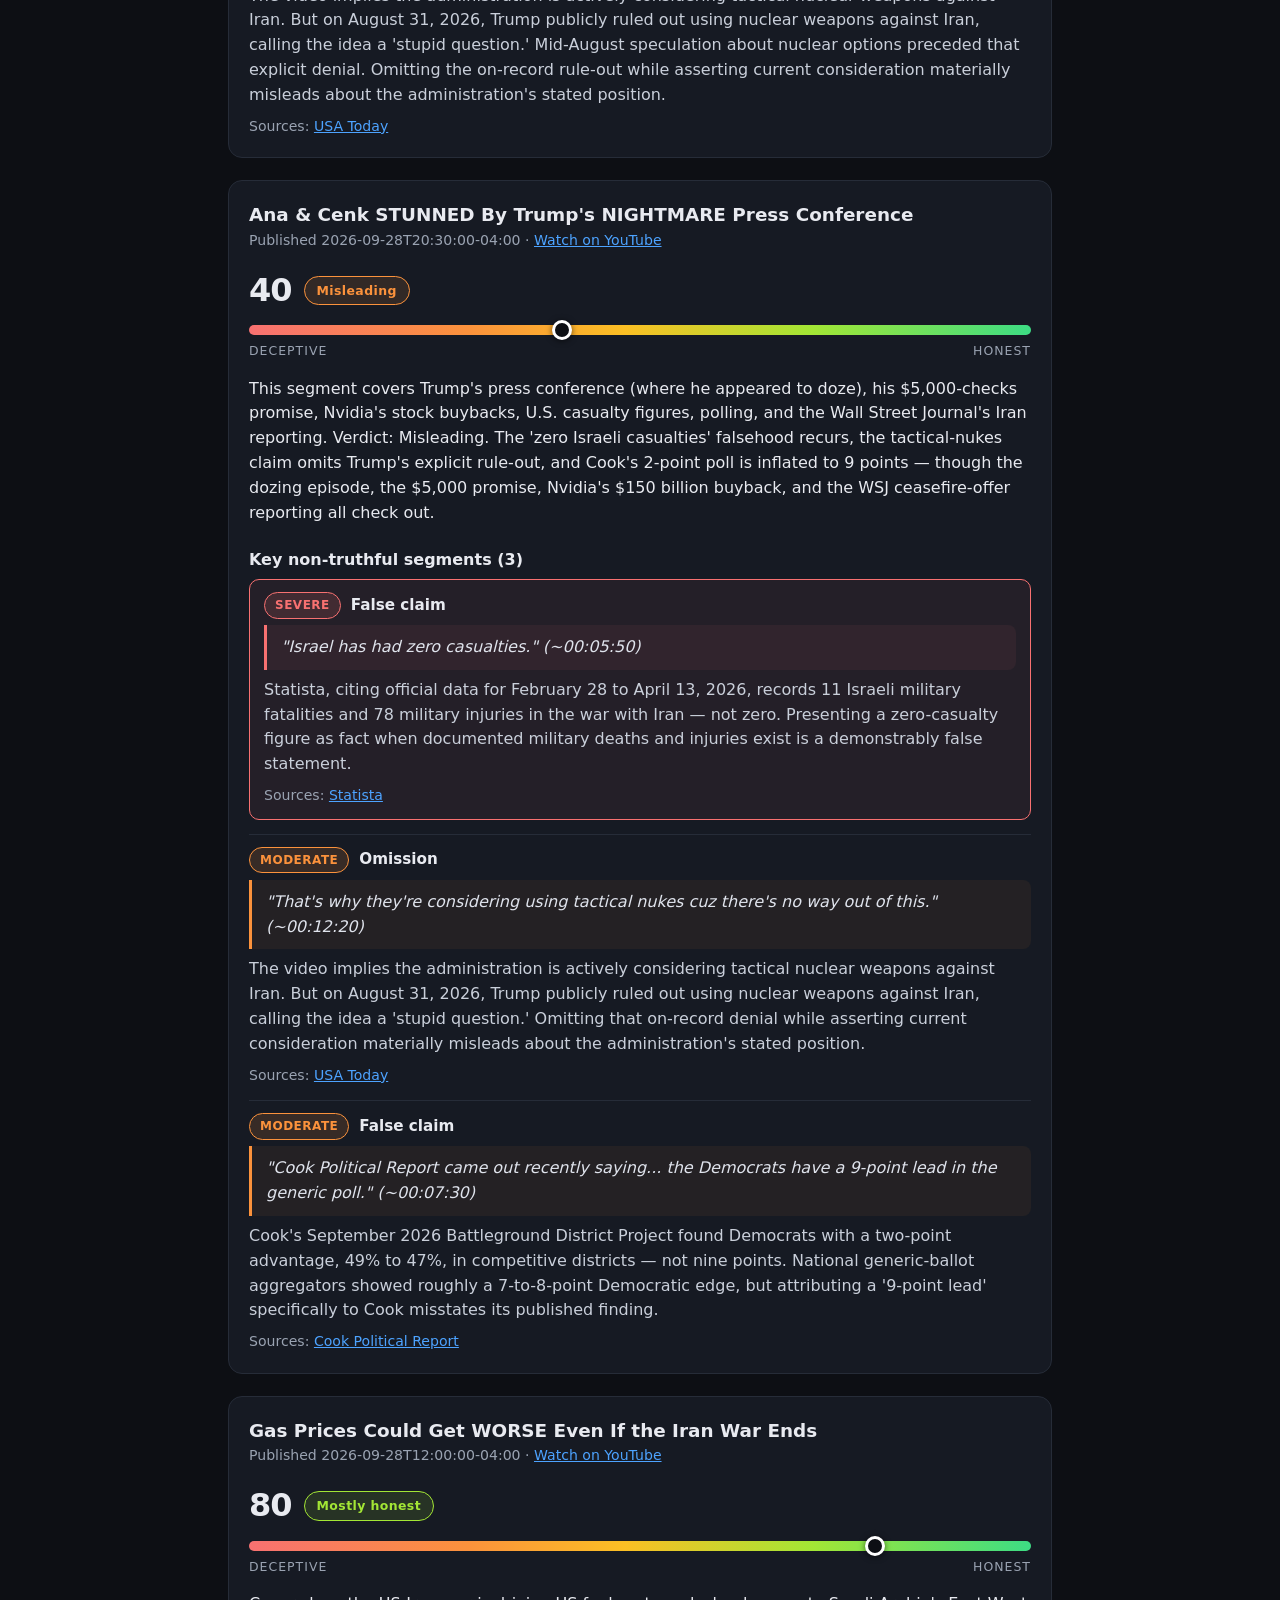
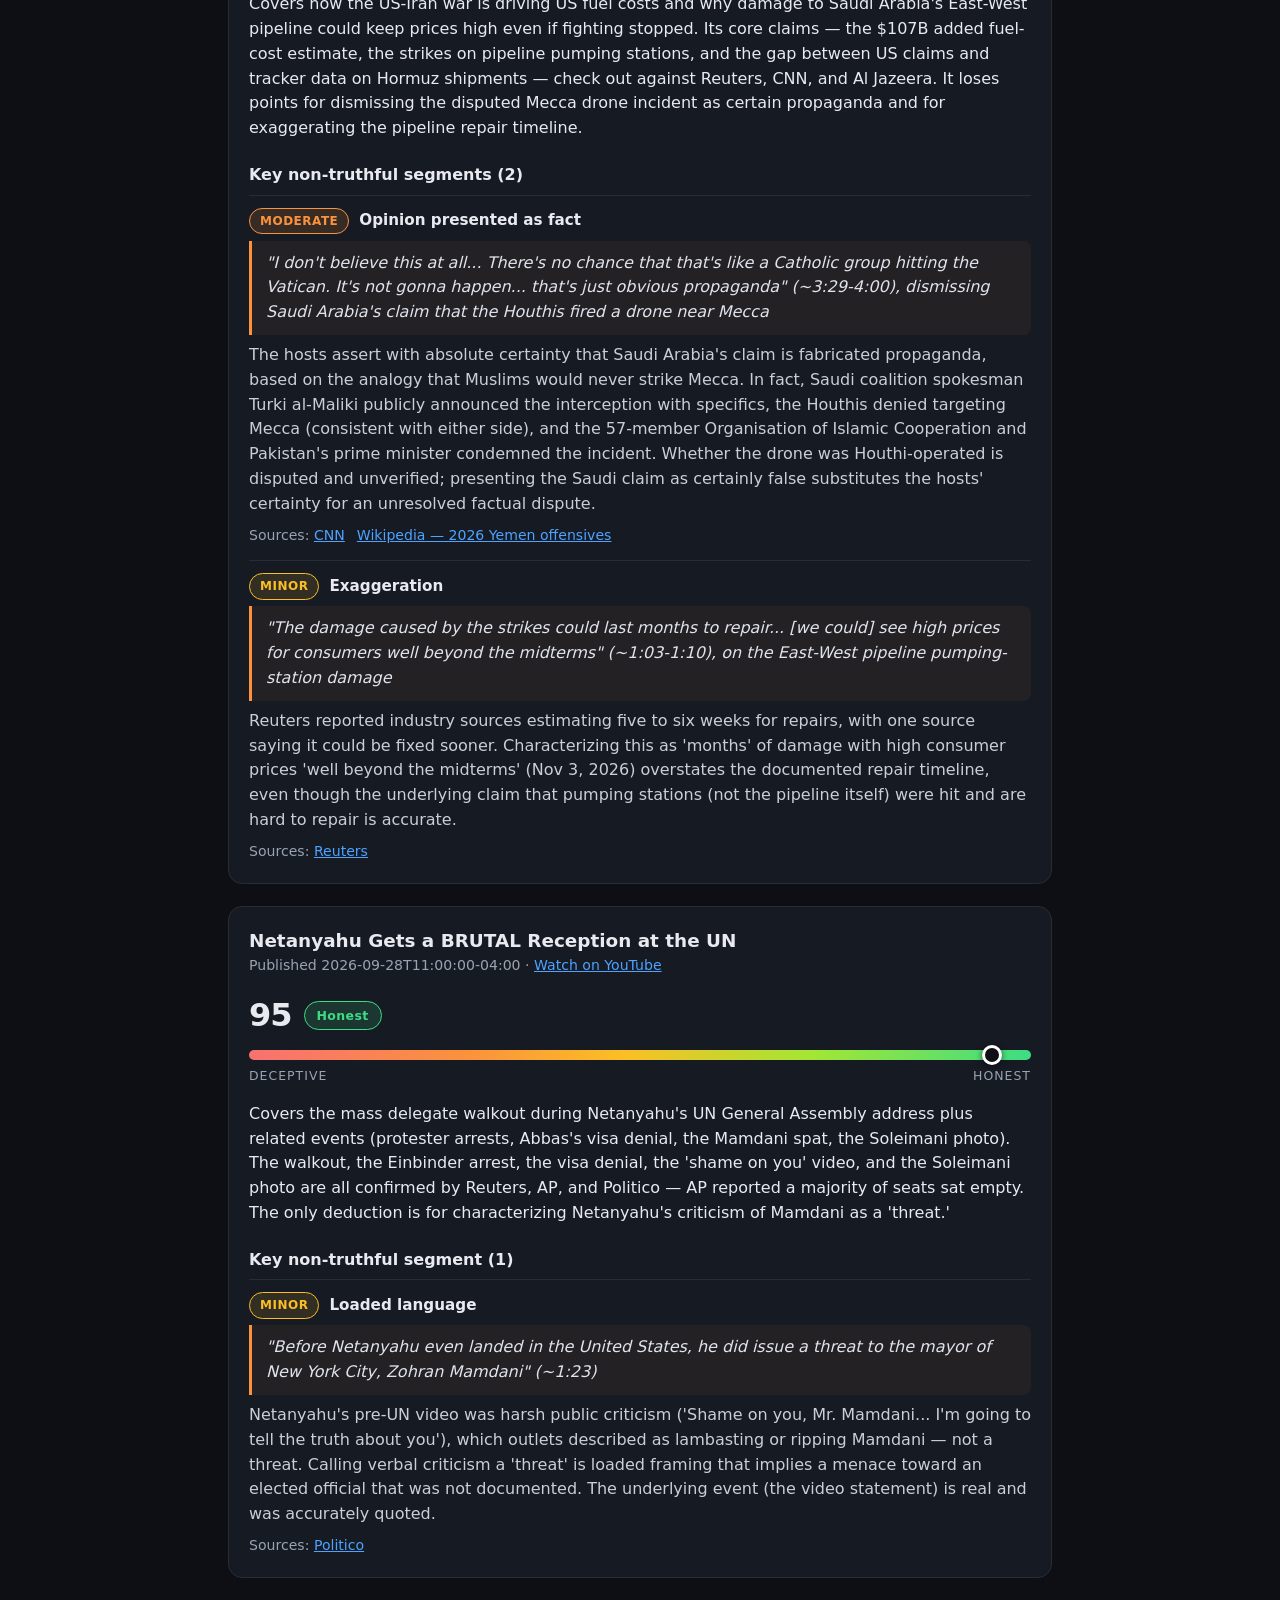
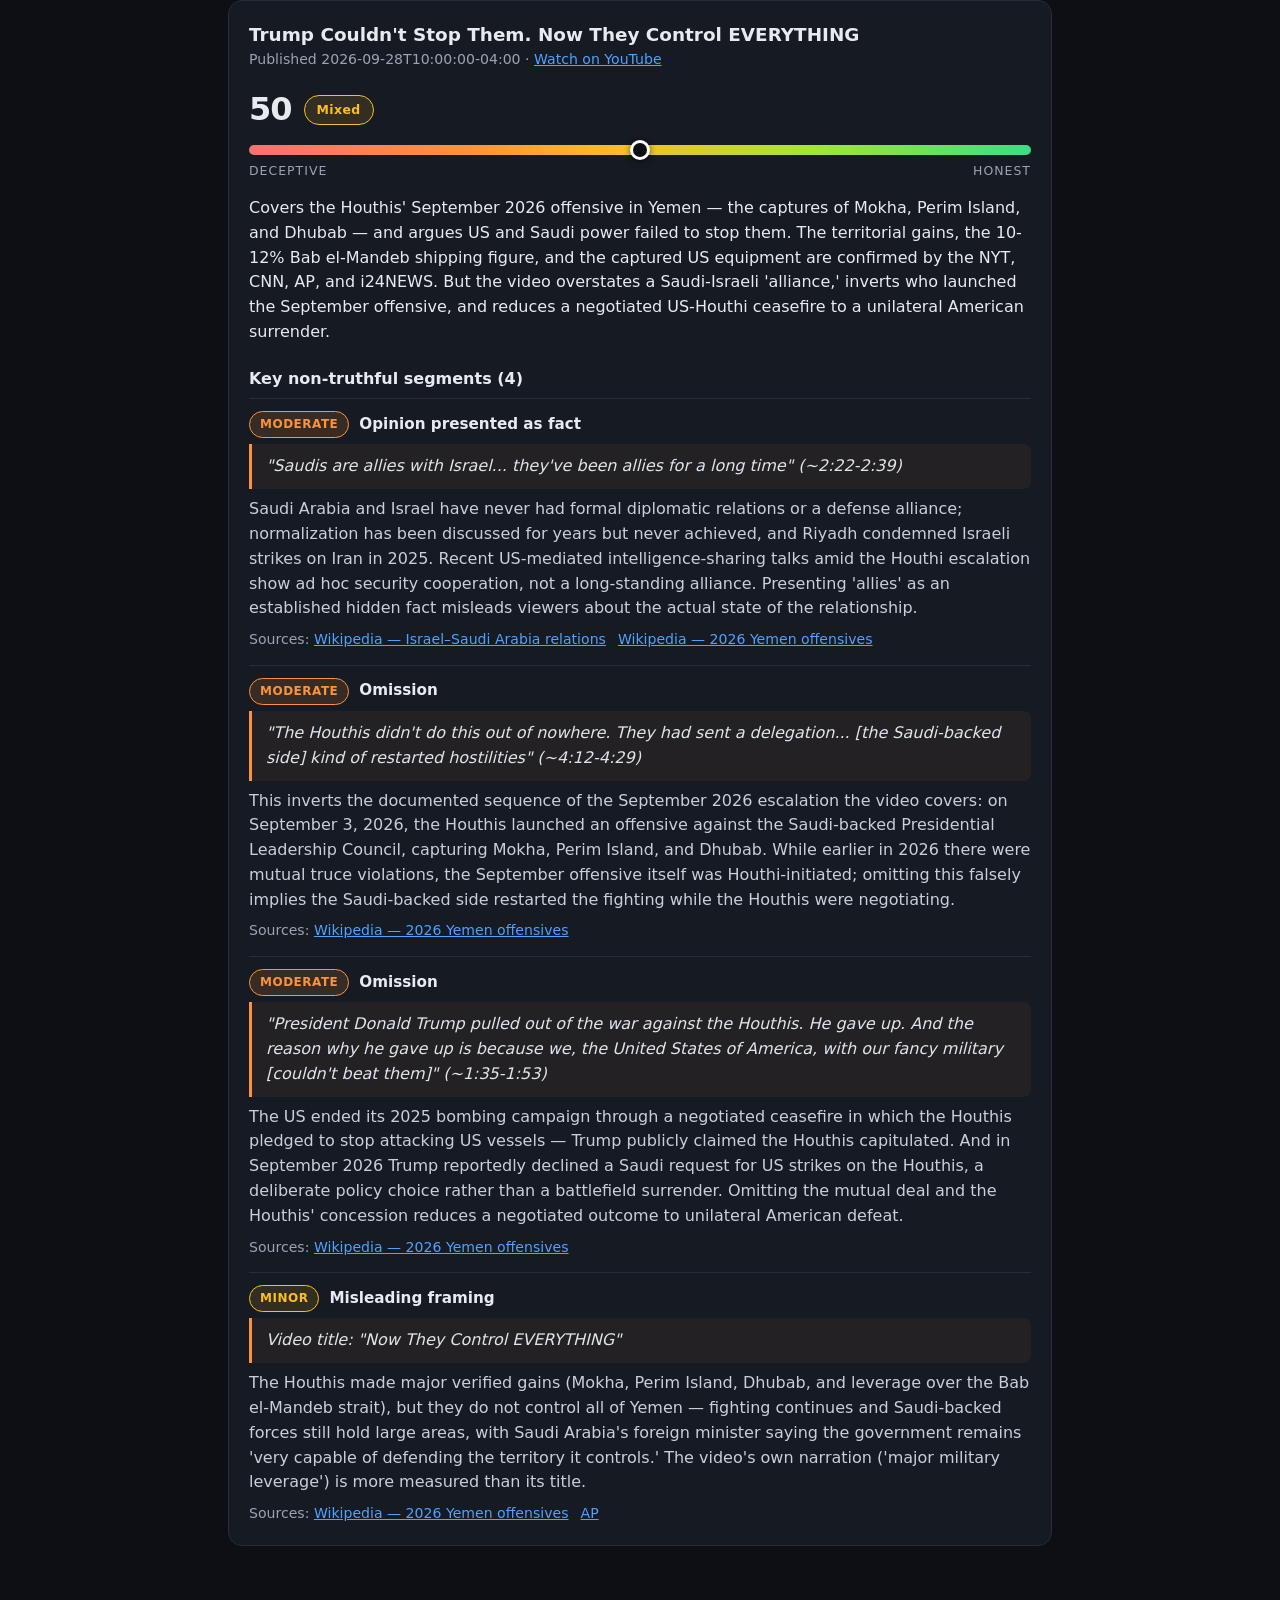
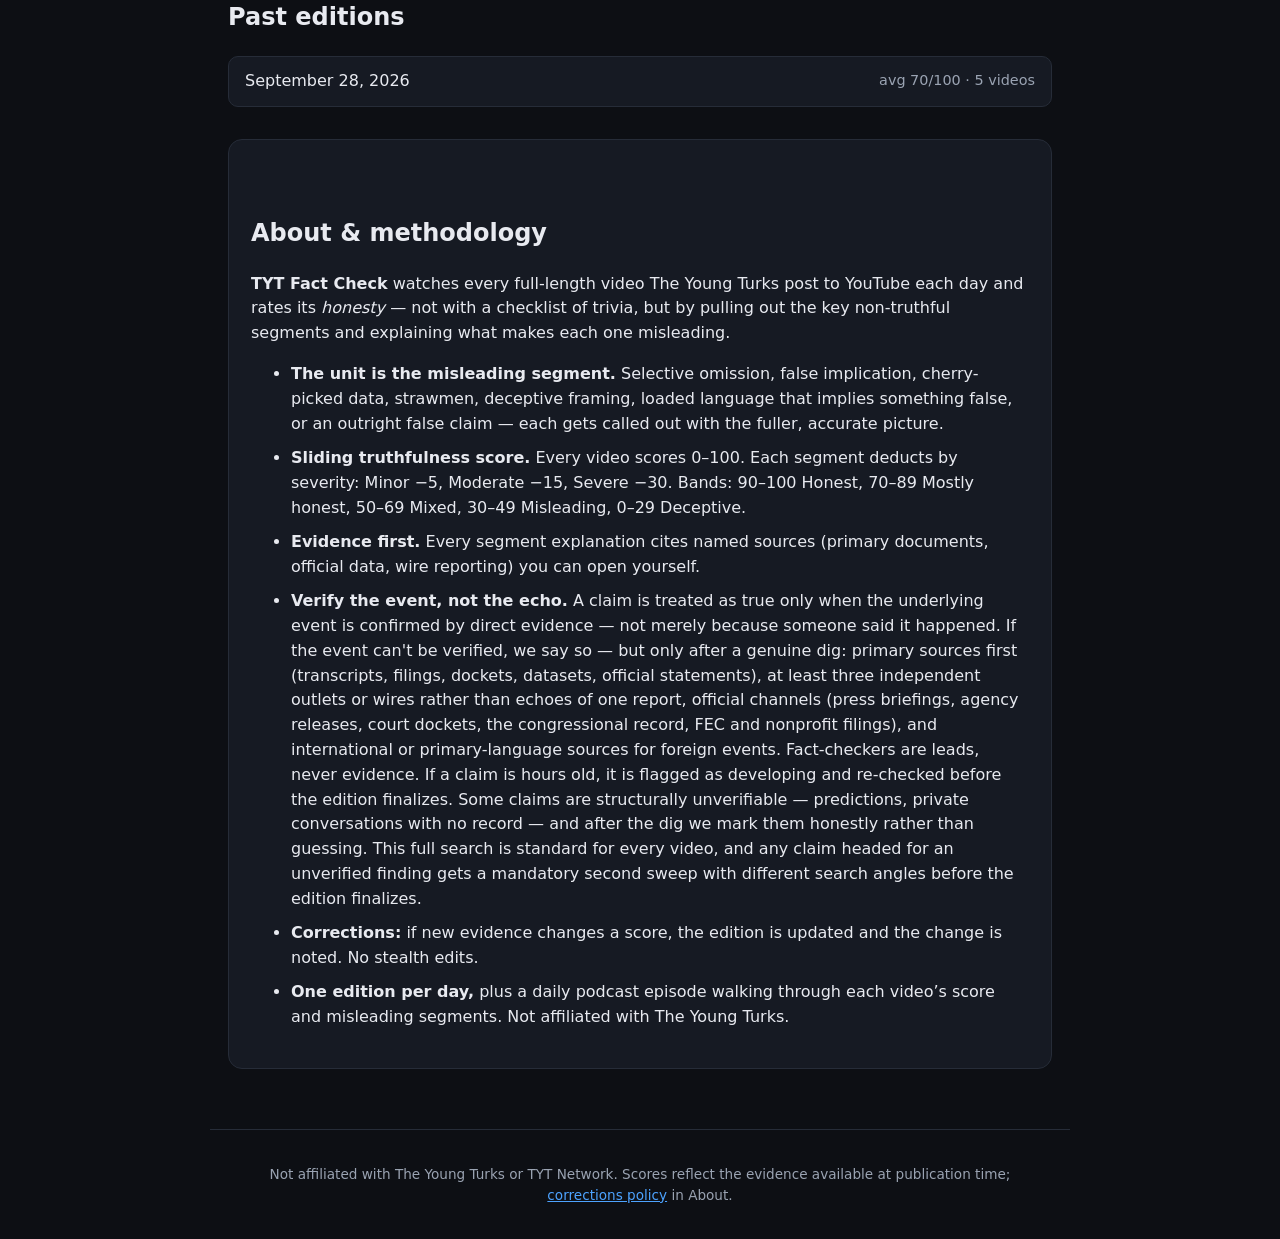
==== commit 037a57db: "Edition 2026-09-29" ====
--- a/docs/index.html
+++ b/docs/index.html
@@ -16,16 +16,16 @@
 <aside id="drawer" aria-label="Site menu">
   <div class="d-sec"><div class="d-h">Menu</div>
     <a href="index.html">Home</a>
-    <a href="2026-09-28.html">Latest edition</a>
+    <a href="2026-09-29.html">Latest edition</a>
     <a href="index.html#archive">Archive</a>
     <a href="index.html#about">About &amp; methodology</a>
   </div>
   <div class="d-sec"><div class="d-h">Editions</div>
-    <a href="2026-09-28.html">September 28, 2026</a>
+    <a href="2026-09-29.html">September 29, 2026</a><a href="2026-09-28.html">September 28, 2026</a>
   </div>
 </aside>
 <main class="wrap">
-<p class="back"><a href="index.html">&larr; All editions</a></p><h1>Truth-check: TYT videos from September 28, 2026</h1><p class="tally">5 videos checked &middot; average truthfulness <strong>70/100</strong> &middot; lowest: Mark Levin CAUGHT In Shady Dark Money Scheme (35)</p><div class="podcast"><div class="pod-h">Daily podcast</div><audio controls preload="none" src="audio/2026-09-28.mp3"></audio><p class="pod-note">Alex and Jordan walk through every video&#x2019;s score and its key misleading segments.</p></div><div class="podcast"><div class="pod-h">Rebuttal episode</div><audio controls preload="none" src="audio/2026-09-28-rebuttal.mp3"></audio><p class="pod-note">Alex and Jordan rebut every misleading, false, or opinion-driven segment with the corrected record.</p></div><div class="cards"><article class="card"><a class="card-title" href="https://www.youtube.com/watch?v=R1oMiyxloO4" target="_blank" rel="noopener">Iran Threatens the One Move Trump CAN’T Survive</a><div class="card-meta">Published September 27, 2026 &middot; <a class="yt" href="https://www.youtube.com/watch?v=R1oMiyxloO4" target="_blank" rel="noopener">Watch on YouTube</a></div><div class="truth"><div class="truth-score"><span class="score-num">65</span><span class="verdict v-mixed">Mixed</span></div><div class="slider" role="img" aria-label="Truthfulness score 65 out of 100: Mixed"><div class="s-track"><div class="s-marker" style="left:65%"></div></div><div class="s-ends"><span>Deceptive</span><span>Honest</span></div></div></div><p class="card-summary">The big picture checks out — the US–Iran war is real and ongoing, Hormuz restrictions are in place, and Ghalibaf really did threaten Gulf oil and gas infrastructure. The problem is timing: two events presented as breaking this weekend actually happened weeks ago.</p><h3 class="seg-h">Key non-truthful segments (3)</h3><div class="segments"><div class="segment"><div class="seg-head"><span class="sev s-moderate">Moderate</span><span class="seg-issue">Stale news presented as breaking</span></div><blockquote class="seg-quote">The video presents the US sinking of three Iranian tankers as having happened “over the weekend.” (Paraphrased from auto-generated captions.)</blockquote><p class="seg-why">Wire reporting dates the tanker strike to September 5, 2026 — three weeks before the video — not September 26–27. The event happened; presenting it as this weekend&#x27;s news is materially misleading.</p></div><div class="segment"><div class="seg-head"><span class="sev s-moderate">Moderate</span><span class="seg-issue">Stale news presented as breaking</span></div><blockquote class="seg-quote">The video presents a fresh Iranian missile barrage against a base in Jordan as breaking news. (Paraphrased from auto-generated captions.)</blockquote><p class="seg-why">The underlying September 8–9 attack on the Jordan base was wire-reported at the time. The video revives it as a September 28 development, which it is not.</p></div><div class="segment"><div class="seg-head"><span class="sev s-minor">Minor</span><span class="seg-issue">Unverified detail</span></div><blockquote class="seg-quote">The video cites Iranian cluster-munition use in the Jordan-base strike. (Paraphrased from auto-generated captions.)</blockquote><p class="seg-why">No independent reporting was found confirming cluster munitions in that strike. Unverified stays unverifiable — noted here so it is not repeated as fact.</p></div></div></article><article class="card"><a class="card-title" href="https://www.youtube.com/watch?v=qnXhas9j4oU" target="_blank" rel="noopener">U.S. Weapons FALL Into Houthi Hands After Major Defeat</a><div class="card-meta">Published September 27, 2026 &middot; <a class="yt" href="https://www.youtube.com/watch?v=qnXhas9j4oU" target="_blank" rel="noopener">Watch on YouTube</a></div><div class="truth"><div class="truth-score"><span class="score-num">90</span><span class="verdict v-accurate">Honest</span></div><div class="slider" role="img" aria-label="Truthfulness score 90 out of 100: Honest"><div class="s-track"><div class="s-marker" style="left:90%"></div></div><div class="s-ends"><span>Deceptive</span><span>Honest</span></div></div></div><p class="card-summary">Largely solid. Red Sea shipping disruption and Saudi oil infrastructure attacks are wire-supported, Houthi forces really did capture equipment including a tank after Saudi-backed forces withdrew, and Gabbard&#x27;s testimony is on the record. Two small deductions for overstatement and speculation.</p><h3 class="seg-h">Key non-truthful segments (2)</h3><div class="segments"><div class="segment"><div class="seg-head"><span class="sev s-minor">Minor</span><span class="seg-issue">Overstatement</span></div><blockquote class="seg-quote">The video describes Red Sea shipping as broadly shut down. (Paraphrased from auto-generated captions.)</blockquote><p class="seg-why">Shipping disruption and attacks on Saudi oil infrastructure are real and wire-reported, but the shutdown is not total — not all shipping is equally affected. The video&#x27;s framing overstates how complete the disruption is.</p></div><div class="segment"><div class="seg-head"><span class="sev s-minor">Minor</span><span class="seg-issue">Speculation presented as near-certain</span></div><blockquote class="seg-quote">The video predicts the war will continue throughout Trump&#x27;s term. (Paraphrased from auto-generated captions.)</blockquote><p class="seg-why">No one can verify a prediction about how long the war lasts. As analysis it would be fine; as a near-certain outcome it overreaches. In the video&#x27;s favor: Gabbard&#x27;s congressional testimony that US intelligence assessed Iran was not building a nuclear weapon is on the record — though that assessment must be read with its proper scope and date.</p></div></div></article><article class="card"><a class="card-title" href="https://www.youtube.com/watch?v=t2wblC-UzSE" target="_blank" rel="noopener">Mark Levin CAUGHT In Shady Dark Money Scheme</a><div class="card-meta">Published September 27, 2026 &middot; <a class="yt" href="https://www.youtube.com/watch?v=t2wblC-UzSE" target="_blank" rel="noopener">Watch on YouTube</a></div><div class="truth"><div class="truth-score"><span class="score-num">35</span><span class="verdict v-misleading">Misleading</span></div><div class="slider" role="img" aria-label="Truthfulness score 35 out of 100: Misleading"><div class="s-track"><div class="s-marker" style="left:35%"></div></div><div class="s-ends"><span>Deceptive</span><span>Honest</span></div></div></div><p class="card-summary">A mix of genuine financial findings and serious distortions. The 990s really do show Landmark Legal Foundation&#x27;s assets more than tripling to about $17.4M, zero dollars in grants, and the officer pay figures check out. But two claims are flat wrong and one is framed to mislead — enough to sink the video.</p><h3 class="seg-h">Key non-truthful segments (4)</h3><div class="segments"><div class="segment seg-false"><div class="seg-head"><span class="sev s-severe">Severe</span><span class="seg-issue">False</span></div><blockquote class="seg-quote">The guest claims the IRS “flagged” a $5M 2022 donation to Landmark Legal Foundation as strange dark money. (Paraphrased from auto-generated captions.)</blockquote><p class="seg-why">There is no evidence of any such IRS notation — the IRS does not publicly flag individual donations on specific returns. This appears to be the guest&#x27;s embellishment, not a fact.</p><div class="sources">Sources: <a class="src" href="https://projects.propublica.org/nonprofits/organizations/510203802" target="_blank" rel="noopener">ProPublica Nonprofit Explorer — Landmark Legal Foundation 990s</a></div></div><div class="segment"><div class="seg-head"><span class="sev s-moderate">Moderate</span><span class="seg-issue">Misleading</span></div><blockquote class="seg-quote">The guest says Landmark spends $2.6M a year on payroll for 20 employees. (Paraphrased from auto-generated captions.)</blockquote><p class="seg-why">The $2.61M figure is Landmark&#x27;s total functional expenses for FY2024, not payroll. Actual payroll (officer compensation plus salaries plus payroll taxes) was roughly $913K in FY2022 and about $1.17M in FY2023. Total expenses were relabeled as payroll.</p><div class="sources">Sources: <a class="src" href="https://projects.propublica.org/nonprofits/organizations/510203802" target="_blank" rel="noopener">ProPublica Nonprofit Explorer — Landmark Legal Foundation 990s</a></div></div><div class="segment"><div class="seg-head"><span class="sev s-moderate">Moderate</span><span class="seg-issue">Misleading</span></div><blockquote class="seg-quote">The guest says America First Legal received a single $27.1M anonymous donation in one year from the Bradley Fund. (Paraphrased from auto-generated captions.)</blockquote><p class="seg-why">The Bradley Impact Fund gave about $27.4M across 2021–2022 — not a single $27.1M gift in one year. The dollar magnitude is real; the “one donation” framing is wrong.</p></div><div class="segment"><div class="seg-head"><span class="sev s-minor">Minor</span><span class="seg-issue">Unverified</span></div><blockquote class="seg-quote">The guest describes a “like $5M” single donation to Landmark in 2022. (Paraphrased from auto-generated captions.)</blockquote><p class="seg-why">FY2022 was genuinely a spike year — contributions jumped to $7.79M from $1.66M in 2021 — but Schedule B donor identities are redacted, so a single $5M gift versus several large ones cannot be confirmed.</p><div class="sources">Sources: <a class="src" href="https://projects.propublica.org/nonprofits/organizations/510203802" target="_blank" rel="noopener">ProPublica Nonprofit Explorer — Landmark Legal Foundation 990s</a></div></div></div></article><article class="card"><a class="card-title" href="https://www.youtube.com/watch?v=RrbE7FIdhZo" target="_blank" rel="noopener">Republicans Quietly Ditch Trump As Midterms Near</a><div class="card-meta">Published September 27, 2026 &middot; <a class="yt" href="https://www.youtube.com/watch?v=RrbE7FIdhZo" target="_blank" rel="noopener">Watch on YouTube</a></div><div class="truth"><div class="truth-score"><span class="score-num">65</span><span class="verdict v-mixed">Mixed</span></div><div class="slider" role="img" aria-label="Truthfulness score 65 out of 100: Mixed"><div class="s-track"><div class="s-marker" style="left:65%"></div></div><div class="s-ends"><span>Deceptive</span><span>Honest</span></div></div></div><p class="card-summary">The polling numbers at the video&#x27;s core are real — 32% approval, 73% Republican approval, Democrats up eight on the generic ballot per Reuters/Ipsos. But the video inflates, omits, and speculates around them.</p><h3 class="seg-h">Key non-truthful segments (5)</h3><div class="segments"><div class="segment"><div class="seg-head"><span class="sev s-moderate">Moderate</span><span class="seg-issue">Inflated</span></div><blockquote class="seg-quote">The video says Trump&#x27;s prior Republican support was “almost 100%, like 98%.” (Paraphrased from auto-generated captions.)</blockquote><p class="seg-why">The preceding Reuters result was 82% Republican approval. Describing that as “like 98%” inflates the baseline to make the drop look steeper.</p></div><div class="segment"><div class="seg-head"><span class="sev s-minor">Minor</span><span class="seg-issue">Unverified</span></div><blockquote class="seg-quote">The video cites exact Fox News poll figures — 90% on gas/groceries, 80% on healthcare, 77% on housing. (Paraphrased from auto-generated captions.)</blockquote><p class="seg-why">Those exact combined figures could not be confirmed in the primary poll materials that were opened. The underlying polling trend is real; the precise numbers as stated are not verified.</p></div><div class="segment"><div class="seg-head"><span class="sev s-minor">Minor</span><span class="seg-issue">Selective omission</span></div><blockquote class="seg-quote">The video reports calls to investigate Donald Trump Jr.&#x27;s wedding funding. (Paraphrased from auto-generated captions.)</blockquote><p class="seg-why">The calls are real, but the video omits that Rep. Curtis&#x27;s letter also targeted Hunter Biden, and omits Trump&#x27;s reimbursement claim — decisive context for judging the story.</p></div><div class="segment"><div class="seg-head"><span class="sev s-minor">Minor</span><span class="seg-issue">Unverifiable</span></div><blockquote class="seg-quote">The video relays Tucker Carlson&#x27;s claim about a private conversation with Trump. (Paraphrased from auto-generated captions.)</blockquote><p class="seg-why">Tucker Carlson really made the claim, but the underlying private conversation and the alleged Trump quote are uncorroborated. A claim about a private talk with no record cannot be verified.</p></div><div class="segment"><div class="seg-head"><span class="sev s-minor">Minor</span><span class="seg-issue">Unverified motive</span></div><blockquote class="seg-quote">The video frames the Iran war as fought “at Israel&#x27;s behest.” (Paraphrased from auto-generated captions.)</blockquote><p class="seg-why">The war itself is wire-confirmed. But attributing its motive to Israel&#x27;s behest is an assertion about intent with no supporting evidence — motive cannot be inferred.</p></div></div></article><article class="card"><a class="card-title" href="https://www.youtube.com/watch?v=7ewsPiVZOqE" target="_blank" rel="noopener">Dave Smith Puts Ben Shapiro ON BLAST</a><div class="card-meta">Published September 27, 2026 &middot; <a class="yt" href="https://www.youtube.com/watch?v=7ewsPiVZOqE" target="_blank" rel="noopener">Watch on YouTube</a></div><div class="truth"><div class="truth-score"><span class="score-num">95</span><span class="verdict v-accurate">Honest</span></div><div class="slider" role="img" aria-label="Truthfulness score 95 out of 100: Honest"><div class="s-track"><div class="s-marker" style="left:95%"></div></div><div class="s-ends"><span>Deceptive</span><span>Honest</span></div></div></div><p class="card-summary">The checkable claims hold up. Shapiro&#x27;s CBN remarks about Tucker Carlson — that he “traffics in antisemitism as a matter of course, literally every day” — are verified nearly word-for-word from CBN&#x27;s own upload. The one deduction is for specific old tweets about Ron Paul that could not be located.</p><h3 class="seg-h">Key non-truthful segment (1)</h3><div class="segments"><div class="segment"><div class="seg-head"><span class="sev s-minor">Minor</span><span class="seg-issue">Unverified</span></div><blockquote class="seg-quote">The video describes Shapiro&#x27;s old tweets about Ron Paul — claiming he fantasized about strangling Jews, calling him alt-right and a Nazi. (Paraphrased from auto-generated captions.)</blockquote><p class="seg-why">Shapiro&#x27;s hostility to Ron Paul in 2012 is documented — he called Paul “anti-semitic” and “manifestly insane.” But the specific tweets as described could not be found in any archive, and “alt-right” as a label is anachronistic for that era, suggesting statements from different years were conflated.</p></div></div></article></div><h2 id="archive">Past editions</h2><p class="empty">Past editions will appear here.</p>
+<p class="back"><a href="index.html">&larr; All editions</a></p><h1>Truth-check: TYT videos from September 29, 2026</h1><p class="tally">9 videos checked &middot; average truthfulness <strong>49/100</strong> &middot; lowest: Israel First BEGS Donald Trump To ESCALATE The Iran War (0)</p><div class="podcast"><div class="pod-h">Daily podcast</div><audio controls preload="none" src="audio/2026-09-29.mp3"></audio><p class="pod-note">Alex and Jordan walk through every video&#x2019;s score and its key misleading segments.</p></div><div class="podcast"><div class="pod-h">Rebuttal episode</div><audio controls preload="none" src="audio/2026-09-29-rebuttal.mp3"></audio><p class="pod-note">Alex and Jordan rebut every misleading, false, or opinion-driven segment with the corrected record.</p></div><div class="cards"><article class="card"><a class="card-title" href="https://www.youtube.com/watch?v=QwAxDTHIZwo" target="_blank" rel="noopener">Benjamin Netanyahu Caught BEGGING For Help</a><div class="card-meta">Published 2026-09-28T23:30:00-04:00 &middot; <a class="yt" href="https://www.youtube.com/watch?v=QwAxDTHIZwo" target="_blank" rel="noopener">Watch on YouTube</a></div><div class="truth"><div class="truth-score"><span class="score-num">50</span><span class="verdict v-mixed">Mixed</span></div><div class="slider" role="img" aria-label="Truthfulness score 50 out of 100: Mixed"><div class="s-track"><div class="s-marker" style="left:50%"></div></div><div class="s-ends"><span>Deceptive</span><span>Honest</span></div></div></div><p class="card-summary">The video reports on Haaretz&#x27;s claim that Netanyahu secretly flew to the UAE to ask President bin Zayed to publicly deny reports that he was warned before the October 7 attack, and reviews other pre-October 7 warnings from Egypt and the &#x27;Jericho Wall&#x27; blueprint. The underlying event is real and corroborated by AP and the Times of Israel, but the video presents the disputed UAE warning as settled fact while omitting official denials, selectively quotes Netanyahu&#x27;s 2001 remarks on 9/11, and asserts without evidence that he deliberately let the attack happen. Overall verdict: Mixed.</p><h3 class="seg-h">Key non-truthful segments (4)</h3><div class="segments"><div class="segment"><div class="seg-head"><span class="sev s-minor">Minor</span><span class="seg-issue">Deceptive framing / loaded language</span></div><blockquote class="seg-quote">Video title: &quot;Benjamin Netanyahu Caught BEGGING For Help&quot; (~0:00)</blockquote><p class="seg-why">The underlying event is verified: Haaretz, citing an Israeli and a regional official, reported that Netanyahu&#x27;s secret UAE trip was to ask President bin Zayed to publicly deny reports of a pre-October 7 warning, and AP confirmed the visit&#x27;s purpose. But no reporting describes Netanyahu &#x27;begging&#x27;; he &#x27;asked.&#x27; The title&#x27;s &#x27;begging&#x27; frames a diplomatic request as panicked pleading, which the sources do not support.</p><div class="sources">Sources: <a class="src" href="https://www.timesofisrael.com/netanyahu-asked-uae-leader-to-deny-reports-he-warned-of-looming-hamas-attack-sources/" target="_blank" rel="noopener">Times of Israel</a></div></div><div class="segment"><div class="seg-head"><span class="sev s-moderate">Moderate</span><span class="seg-issue">Omission</span></div><blockquote class="seg-quote">&quot;And it turns out that The New York Times has now confirmed Haaretz reporting. Yes, that&#x27;s absolutely right.&quot; (~0:40)</blockquote><p class="seg-why">The New York Times did independently report, citing anonymous sources, that UAE President bin Zayed warned Netanyahu before October 7. But the allegation originates from a book&#x27;s claim and is officially denied: the UAE Foreign Ministry maintained that no such warning was issued, and Netanyahu&#x27;s office denied the reports. The video presents the warning as settled fact (&#x27;that&#x27;s absolutely right&#x27;) without mentioning any denial, omitting material context a viewer needs to judge the claim.</p><div class="sources">Sources: <a class="src" href="https://www.timesofisrael.com/netanyahu-asked-uae-leader-to-deny-reports-he-warned-of-looming-hamas-attack-sources/" target="_blank" rel="noopener">Times of Israel</a></div></div><div class="segment"><div class="seg-head"><span class="sev s-moderate">Moderate</span><span class="seg-issue">Omission (selective quotation)</span></div><blockquote class="seg-quote">&quot;And Netanyahu, he said this is very good for the Israelis. It didn&#x27;t bother him at all. Didn&#x27;t bother him a bit.&quot; (~15:07)</blockquote><p class="seg-why">In the September 12, 2001 New York Times interview, Netanyahu was asked about the effect of 9/11 on U.S.-Israel relations and replied &#x27;It&#x27;s very good&#x27; - but immediately corrected himself: &#x27;Well, not very good, but it will generate immediate sympathy.&#x27; The video quotes only the first phrase and asserts the attacks &#x27;didn&#x27;t bother him at all,&#x27; omitting the on-the-record self-correction that changes the meaning of the exchange.</p><div class="sources">Sources: <a class="src" href="https://en.wikiquote.org/wiki/Benjamin_Netanyahu" target="_blank" rel="noopener">Wikiquote (citing The New York Times, Sept 12, 2001)</a></div></div><div class="segment"><div class="seg-head"><span class="sev s-moderate">Moderate</span><span class="seg-issue">Opinion presented as fact / motive inference</span></div><blockquote class="seg-quote">&quot;It looks like exactly what he planned... he would let the attack happen for his own political purposes... he would do it to anyone to gain political advantage which he thinks is good for Zionism and the Israeli project.&quot; (~14:50)</blockquote><p class="seg-why">No public evidence or official investigation has shown that Netanyahu deliberately allowed the October 7 attack to happen; the IDF&#x27;s internal probes, reported by AP, found massive intelligence failures and misconceptions about Hamas, not intent, and Netanyahu denies ignoring warnings. Asserting as a conclusion that he &#x27;planned&#x27; it and stating his motive as fact is speculative and goes beyond the evidence.</p><div class="sources">Sources: <a class="src" href="https://apnews.com/article/israel-hamas-military-inquiry-gaza-34988076bd5283686cb80678aff799ad" target="_blank" rel="noopener">Associated Press</a></div></div></div></article><article class="card"><a class="card-title" href="https://www.youtube.com/watch?v=fD4jP4ZKWQE" target="_blank" rel="noopener">What Is Israel Preparing In The West Bank?</a><div class="card-meta">Published 2026-09-28T22:45:00-04:00 &middot; <a class="yt" href="https://www.youtube.com/watch?v=fD4jP4ZKWQE" target="_blank" rel="noopener">Watch on YouTube</a></div><div class="truth"><div class="truth-score"><span class="score-num">55</span><span class="verdict v-mixed">Mixed</span></div><div class="slider" role="img" aria-label="Truthfulness score 55 out of 100: Mixed"><div class="s-track"><div class="s-marker" style="left:55%"></div></div><div class="s-ends"><span>Deceptive</span><span>Honest</span></div></div></div><p class="card-summary">The video covers Finance Minister Bezalel Smotrich&#x27;s podcast call for Israel to &#x27;go to war&#x27; in the West Bank and dismantle the Palestinian Authority, quoting him accurately, and discusses West Bank casualties and destruction in Gaza. The Smotrich quotes and the UN casualty figures cited are broadly consistent with Times of Israel and OCHA reporting, but the video asserts genocide as an established legal fact, inflates the journalist-death toll into an unsupported &#x27;all other conflicts combined&#x27; claim, and states that literally every building in Gaza was destroyed. Overall verdict: Mixed.</p><h3 class="seg-h">Key non-truthful segments (3)</h3><div class="segments"><div class="segment"><div class="seg-head"><span class="sev s-moderate">Moderate</span><span class="seg-issue">Opinion presented as fact</span></div><blockquote class="seg-quote">&quot;The genocide continues in Gaza... they&#x27;re carrying out a genocide in the West Bank.&quot; (~6:12, ~10:52)</blockquote><p class="seg-why">Whether Israel&#x27;s actions constitute genocide is legally disputed and unresolved: in South Africa v. Israel, the International Court of Justice has only issued provisional measures (January 2024), and the Court notes that at that stage it does not determine the merits of the case. The video repeatedly asserts genocide as an established fact rather than a contested characterization, which misleads viewers about the legal status of the claim.</p><div class="sources">Sources: <a class="src" href="https://www.icj.org/gaza-israel-must-implement-provisional-measures-ordered-by-the-international-court-of-justice/" target="_blank" rel="noopener">International Commission of Jurists (on ICJ provisional measures)</a></div></div><div class="segment"><div class="seg-head"><span class="sev s-moderate">Moderate</span><span class="seg-issue">False implication / exaggeration</span></div><blockquote class="seg-quote">&quot;They&#x27;ve murdered more journalists in Gaza than all the other conflicts in the world combined.&quot; (~5:04)</blockquote><p class="seg-why">The Committee to Protect Journalists&#x27; September 2026 review attributes 191 Palestinian journalists&#x27; deaths to Israeli forces in Gaza and counts 247 war-related journalist and media worker deaths across Gaza, Yemen, Lebanon, Iran and Israel since October 7, 2023. Gaza is the deadliest conflict for journalists CPJ has documented, but CPJ&#x27;s published data does not support the unqualified claim that Gaza&#x27;s toll exceeds &#x27;all the other conflicts in the world combined&#x27; - CPJ&#x27;s all-time global total is far higher, and the video omits any time frame that would make the comparison meaningful.</p><div class="sources">Sources: <a class="src" href="https://cpj.org/issue/israel-gaza-war/" target="_blank" rel="noopener">Committee to Protect Journalists</a></div></div><div class="segment"><div class="seg-head"><span class="sev s-moderate">Moderate</span><span class="seg-issue">False claim (hyperbole presented as fact)</span></div><blockquote class="seg-quote">&quot;They&#x27;ve destroyed every single building.&quot; (~4:47)</blockquote><p class="seg-why">Destruction in Gaza is vast, but not literally total: a UNOSAT satellite assessment found around 201,290 buildings affected - roughly 78% of structures per UN-Habitat - with about 134,422 destroyed. Stating that &#x27;every single building&#x27; was destroyed is demonstrably false as a factual claim, even as hyperbole, and overstates the documented damage.</p><div class="sources">Sources: <a class="src" href="https://www.middleeastmonitor.com/20260928-satellite-images-reveal-vast-destruction-across-gaza-following-israels-genocide/" target="_blank" rel="noopener">Middle East Monitor (citing UNOSAT)</a></div></div></div></article><article class="card"><a class="card-title" href="https://www.youtube.com/watch?v=k1mA0SP3tR4" target="_blank" rel="noopener">The Secret Iranian Attack They Tried To Hide</a><div class="card-meta">Published 2026-09-28T22:00:00-04:00 &middot; <a class="yt" href="https://www.youtube.com/watch?v=k1mA0SP3tR4" target="_blank" rel="noopener">Watch on YouTube</a></div><div class="truth"><div class="truth-score"><span class="score-num">50</span><span class="verdict v-mixed">Mixed</span></div><div class="slider" role="img" aria-label="Truthfulness score 50 out of 100: Mixed"><div class="s-track"><div class="s-marker" style="left:50%"></div></div><div class="s-ends"><span>Deceptive</span><span>Honest</span></div></div></div><p class="card-summary">The video reports NBC News&#x27; scoop that eight U.S. Marines were injured in a previously unreported Iranian cruise-missile strike on September 14, and discusses Pentagon casualty disclosure and the risk of escalation after the U.S. midterms. The core event is verified by NBC, Military.com and other outlets, and the cited Wall Street Journal reporting on post-midterm bombing plans checks out, but the video frames the Pentagon&#x27;s non-announcement as a deliberate cover-up, insinuates CENTCOM is lying about the vessel type despite corroborating reporting, and falsely states the pre-Iraq-war cost estimate was $1.7 billion. Overall verdict: Mixed.</p><h3 class="seg-h">Key non-truthful segments (3)</h3><div class="segments"><div class="segment"><div class="seg-head"><span class="sev s-minor">Minor</span><span class="seg-issue">Deceptive framing / loaded language</span></div><blockquote class="seg-quote">Video title: &quot;The Secret Iranian Attack They Tried To Hide&quot; (~0:00)</blockquote><p class="seg-why">NBC News did break the story of the September 14 attack as &#x27;previously unreported,&#x27; and the Pentagon had not publicly announced the eight Marines&#x27; injuries. However, the Pentagon confirmed the attack when asked and had recorded the injuries in the official Defense Casualty Analysis System. &#x27;Tried to hide&#x27; ascribes a deliberate cover-up motive that goes beyond what the reporting establishes.</p><div class="sources">Sources: <a class="src" href="https://www.military.com/eight-marines-injured-with-smoke-inhalation-and-possible-tbi-in-previously-unreported-iranian-attack" target="_blank" rel="noopener">Military.com</a></div></div><div class="segment"><div class="seg-head"><span class="sev s-moderate">Moderate</span><span class="seg-issue">False implication / unsubstantiated claim</span></div><blockquote class="seg-quote">&quot;CENTCOM has been caught in a lot of lies... So now when they tell us it wasn&#x27;t a warship, oh, I wonder if they&#x27;re lying again?&quot; (~1:06, ~6:51)</blockquote><p class="seg-why">The video insinuates CENTCOM is lying when it says the Marines were not on a warship. But independent reporting corroborates CENTCOM: NBC reported the Marines &#x27;were not on a Navy ship,&#x27; and Military.com confirmed the missile struck a &#x27;non-commissioned commercial vessel&#x27; in the Strait of Hormuz. The suspicion is unsupported by the available evidence, which agrees with CENTCOM&#x27;s account on this point.</p><div class="sources">Sources: <a class="src" href="https://www.military.com/eight-marines-injured-with-smoke-inhalation-and-possible-tbi-in-previously-unreported-iranian-attack" target="_blank" rel="noopener">Military.com</a></div></div><div class="segment seg-false"><div class="seg-head"><span class="sev s-severe">Severe</span><span class="seg-issue">False claim</span></div><blockquote class="seg-quote">&quot;When asked in [2003] how much the Iraq war would cost... &#x27;Maybe it&#x27;ll cost $1.7 billion.&#x27; In reality, it cost several trillion dollars.&quot; (~7:00)</blockquote><p class="seg-why">No pre-war estimate was $1.7 billion: Vice President Cheney said on Meet the Press on March 16, 2003 that &#x27;every analysis said this war itself would cost about $80 billion,&#x27; and administration estimates ran $50-80 billion. The $1.7 trillion figure is Brown University&#x27;s Costs of War Project estimate of the war&#x27;s actual long-term cost - the video conflates the actual-cost estimate with the pre-war estimate and misstates it by a factor of a thousand. The broader point that costs were underestimated is true, but the specific number presented as fact is wrong.</p><div class="sources">Sources: <a class="src" href="https://en.wikipedia.org/wiki/Financial_cost_of_the_Iraq_War" target="_blank" rel="noopener">Wikipedia (Financial cost of the Iraq War)</a></div></div></div></article><article class="card"><a class="card-title" href="https://www.youtube.com/watch?v=konwN7S_nVc" target="_blank" rel="noopener">Israel-First BEGS For More War</a><div class="card-meta">Published 2026-09-28T21:15:00-04:00 &middot; <a class="yt" href="https://www.youtube.com/watch?v=konwN7S_nVc" target="_blank" rel="noopener">Watch on YouTube</a></div><div class="truth"><div class="truth-score"><span class="score-num">25</span><span class="verdict v-false">Deceptive</span></div><div class="slider" role="img" aria-label="Truthfulness score 25 out of 100: Deceptive"><div class="s-track"><div class="s-marker" style="left:25%"></div></div><div class="s-ends"><span>Deceptive</span><span>Honest</span></div></div></div><p class="card-summary">The video covers Mark Levin and Ben Shapiro urging strikes on Iran&#x27;s Kharg Island, Iran&#x27;s &#x27;doomsday war&#x27; threats, disputed Strait of Hormuz oil-flow figures, Fox commentators on the war&#x27;s unpopularity, and Netanyahu&#x27;s ignored October 7 warnings. Verdict: Deceptive. It contains two demonstrably false numerical claims — a &#x27;$3 trillion&#x27; weapons package that was actually $2.8 billion, and &#x27;zero&#x27; Israeli casualties versus 11 military dead and 78 wounded — plus unproven motive attributed to Netanyahu as fact.</p><h3 class="seg-h">Key non-truthful segments (3)</h3><div class="segments"><div class="segment seg-false"><div class="seg-head"><span class="sev s-severe">Severe</span><span class="seg-issue">False claim</span></div><blockquote class="seg-quote">&quot;Donald Trump announces that he&#x27;s going to provide Israel with nearly $3 trillion of additional bombs that you&#x27;re paying for.&quot; (~6:20)</blockquote><p class="seg-why">No $3 trillion package exists. The Associated Press reported on September 15, 2026, that the Trump administration planned a $2.8 billion weapons sale to Israel including 40,000 bombs — one-thousandth of the claimed figure. The video inflated the real sale by a factor of 1,000, and a later segment of the same program correctly cited &#x27;$2.8 billion... 40,000 bombs,&#x27; contradicting this claim.</p><div class="sources">Sources: <a class="src" href="https://apnews.com/article/trump-israel-weapons-sales-gaza-eb48cb7ecf773ffc472fbafc995aef2a" target="_blank" rel="noopener">Associated Press</a></div></div><div class="segment seg-false"><div class="seg-head"><span class="sev s-severe">Severe</span><span class="seg-issue">False claim</span></div><blockquote class="seg-quote">&quot;Number of Israeli soldiers who have died in the Iran war, zero. Number who have been injured during the Iran war? Zero.&quot; (~5:35)</blockquote><p class="seg-why">Statista, citing official data for February 28 to April 13, 2026, records 11 Israeli military fatalities and 78 military injuries in the war with Iran — not zero. The same program later contradicts itself, acknowledging &#x27;dozens of IDF soldiers have been killed since the start of the Iran war.&#x27; The zero-casualty claim is demonstrably false.</p><div class="sources">Sources: <a class="src" href="https://www.statista.com/statistics/1660068/israeli-fatalities-and-injuries-in-us-israel-iran-war/" target="_blank" rel="noopener">Statista</a></div></div><div class="segment"><div class="seg-head"><span class="sev s-moderate">Moderate</span><span class="seg-issue">Opinion presented as fact</span></div><blockquote class="seg-quote">&quot;Why do you think he ignored it? Because he wanted it to happen so he could use it as the excuse&quot; — on Netanyahu and the October 7 warnings (~8:00)</blockquote><p class="seg-why">The underlying warnings are real: the AP confirmed the UAE president warned Netanyahu days before October 7, and the IDF&#x27;s 2022 &#x27;Jericho Wall&#x27; attack blueprint was reported by the New York Times. But no evidence establishes that Netanyahu deliberately allowed the attack; outlets describe an intelligence failure, and his office called the claims &#x27;an absolute lie.&#x27; Stating unproven intent (&#x27;he wanted it to happen&#x27;) as the factual explanation is opinion presented as fact.</p><div class="sources">Sources: <a class="src" href="https://apnews.com/article/israel-netanyahu-hamas-war-gaza-warning-935c2cd82d3204d6dc859d296fc866e3" target="_blank" rel="noopener">Associated Press</a></div></div></div></article><article class="card"><a class="card-title" href="https://www.youtube.com/watch?v=VTXbe8bNfA4" target="_blank" rel="noopener">Israel First BEGS Donald Trump To ESCALATE The Iran War</a><div class="card-meta">Published 2026-09-28T20:47:00-04:00 &middot; <a class="yt" href="https://www.youtube.com/watch?v=VTXbe8bNfA4" target="_blank" rel="noopener">Watch on YouTube</a></div><div class="truth"><div class="truth-score"><span class="score-num">0</span><span class="verdict v-false">Deceptive</span></div><div class="slider" role="img" aria-label="Truthfulness score 0 out of 100: Deceptive"><div class="s-track"><div class="s-marker" style="left:0%"></div></div><div class="s-ends"><span>Deceptive</span><span>Honest</span></div></div></div><p class="card-summary">This 2-hour-44-minute program covers the Kharg Island debate, injured U.S. Marines, Smotrich&#x27;s West Bank war call, Netanyahu&#x27;s October 7 warnings, the 1933 Haavara Agreement, Trump&#x27;s alleged arms offer to Xi Jinping, Taiwan arms sales, and a repurposed campaign ad. Verdict: Deceptive. It repeats the $3 trillion and zero-casualty falsehoods, misquotes Trump&#x27;s response on the Xi arms story, fuses two separate findings into a false &#x27;83% of doctors&#x27; statistic, and implies active tactical-nuke consideration while omitting Trump&#x27;s on-record August 31 ruling-out of nuclear weapons.</p><h3 class="seg-h">Key non-truthful segments (5)</h3><div class="segments"><div class="segment seg-false"><div class="seg-head"><span class="sev s-severe">Severe</span><span class="seg-issue">False claim</span></div><blockquote class="seg-quote">&quot;Donald Trump announces that he&#x27;s going to provide Israel with nearly $3 trillion of additional bombs that you&#x27;re paying for.&quot; (~00:34:03)</blockquote><p class="seg-why">No $3 trillion package exists. The Associated Press reported on September 15, 2026, that the Trump administration planned a $2.8 billion weapons sale to Israel including 40,000 bombs — one-thousandth of the claimed figure. The video inflated the real sale by a factor of 1,000, and a later segment of the same program correctly cited &#x27;$2.8 billion... 40,000 bombs,&#x27; contradicting this claim.</p><div class="sources">Sources: <a class="src" href="https://apnews.com/article/trump-israel-weapons-sales-gaza-eb48cb7ecf773ffc472fbafc995aef2a" target="_blank" rel="noopener">Associated Press</a></div></div><div class="segment seg-false"><div class="seg-head"><span class="sev s-severe">Severe</span><span class="seg-issue">False claim</span></div><blockquote class="seg-quote">&quot;Number of Israeli soldiers who have died in the Iran war, zero. Number who have been injured during the Iran war? Zero.&quot; (~00:33:05)</blockquote><p class="seg-why">Statista, citing official data for February 28 to April 13, 2026, records 11 Israeli military fatalities and 78 military injuries in the war with Iran — not zero. The same program later contradicts itself, acknowledging &#x27;dozens of IDF soldiers have been killed since the start of the Iran war.&#x27; The zero-casualty claim is demonstrably false.</p><div class="sources">Sources: <a class="src" href="https://www.statista.com/statistics/1660068/israeli-fatalities-and-injuries-in-us-israel-iran-war/" target="_blank" rel="noopener">Associated Press</a></div></div><div class="segment"><div class="seg-head"><span class="sev s-moderate">Moderate</span><span class="seg-issue">False implication</span></div><blockquote class="seg-quote">&quot;Trump got asked about this and he goes, &#x27;Oh yeah, I might&#x27;ve mentioned it in passing.&#x27;&quot; (~01:43:52)</blockquote><p class="seg-why">The underlying event is verified: Ambassador David Perdue told Fox News that Trump asked Xi Jinping about buying U.S. arms. But Trump did not admit it when asked; the AP reported he said, &#x27;I never heard of that one. I&#x27;m going to have to ask him.&#x27; The video recasts his denial as a casual admission, reversing what he actually said on the record.</p><div class="sources">Sources: <a class="src" href="https://apnews.com/article/trump-xi-china-arms-sales-weapons-b5df7c498d2165c646a559799116786b" target="_blank" rel="noopener">Associated Press</a></div></div><div class="segment"><div class="seg-head"><span class="sev s-moderate">Moderate</span><span class="seg-issue">False claim</span></div><blockquote class="seg-quote">&quot;American doctors, 83% of them reported sniper shots to children every single day they were in Gaza.&quot; (~01:06:41)</blockquote><p class="seg-why">The 83% figure does not come from doctors. It comes from a Guardian/+972 Magazine investigation (August 2025) finding the IDF&#x27;s own database indicated an 83% civilian death rate in Gaza. U.S. doctors did describe treating children with sniper-like gunshot wounds in a New York Times account, but no &#x27;83% of doctors&#x27; statistic exists. The video fused two separate findings into one false statistic.</p><div class="sources">Sources: <a class="src" href="https://www.theguardian.com/world/ng-interactive/2025/aug/21/revealed-israeli-militarys-own-data-indicates-civilian-death-rate-of-83-in-gaza-war" target="_blank" rel="noopener">The Guardian</a></div></div><div class="segment"><div class="seg-head"><span class="sev s-moderate">Moderate</span><span class="seg-issue">Omission</span></div><blockquote class="seg-quote">&quot;That&#x27;s why they&#x27;re considering using tactical nukes cuz there&#x27;s no way out of this.&quot; (~00:18:30)</blockquote><p class="seg-why">The video implies the administration is actively considering tactical nuclear weapons against Iran. But on August 31, 2026, Trump publicly ruled out using nuclear weapons against Iran, calling the idea a &#x27;stupid question.&#x27; Mid-August speculation about nuclear options preceded that explicit denial. Omitting the on-record rule-out while asserting current consideration materially misleads about the administration&#x27;s stated position.</p><div class="sources">Sources: <a class="src" href="https://www.usatoday.com/story/news/politics/2026/08/31/trump-rules-out-nuclear-weapons-iran-war/91553065007/" target="_blank" rel="noopener">USA Today</a></div></div></div></article><article class="card"><a class="card-title" href="https://www.youtube.com/watch?v=N16CMhdALME" target="_blank" rel="noopener">Ana &amp; Cenk STUNNED By Trump&#x27;s NIGHTMARE Press Conference</a><div class="card-meta">Published 2026-09-28T20:30:00-04:00 &middot; <a class="yt" href="https://www.youtube.com/watch?v=N16CMhdALME" target="_blank" rel="noopener">Watch on YouTube</a></div><div class="truth"><div class="truth-score"><span class="score-num">40</span><span class="verdict v-misleading">Misleading</span></div><div class="slider" role="img" aria-label="Truthfulness score 40 out of 100: Misleading"><div class="s-track"><div class="s-marker" style="left:40%"></div></div><div class="s-ends"><span>Deceptive</span><span>Honest</span></div></div></div><p class="card-summary">This segment covers Trump&#x27;s press conference (where he appeared to doze), his $5,000-checks promise, Nvidia&#x27;s stock buybacks, U.S. casualty figures, polling, and the Wall Street Journal&#x27;s Iran reporting. Verdict: Misleading. The &#x27;zero Israeli casualties&#x27; falsehood recurs, the tactical-nukes claim omits Trump&#x27;s explicit rule-out, and Cook&#x27;s 2-point poll is inflated to 9 points — though the dozing episode, the $5,000 promise, Nvidia&#x27;s $150 billion buyback, and the WSJ ceasefire-offer reporting all check out.</p><h3 class="seg-h">Key non-truthful segments (3)</h3><div class="segments"><div class="segment seg-false"><div class="seg-head"><span class="sev s-severe">Severe</span><span class="seg-issue">False claim</span></div><blockquote class="seg-quote">&quot;Israel has had zero casualties.&quot; (~00:05:50)</blockquote><p class="seg-why">Statista, citing official data for February 28 to April 13, 2026, records 11 Israeli military fatalities and 78 military injuries in the war with Iran — not zero. Presenting a zero-casualty figure as fact when documented military deaths and injuries exist is a demonstrably false statement.</p><div class="sources">Sources: <a class="src" href="https://www.statista.com/statistics/1660068/israeli-fatalities-and-injuries-in-us-israel-iran-war/" target="_blank" rel="noopener">Statista</a></div></div><div class="segment"><div class="seg-head"><span class="sev s-moderate">Moderate</span><span class="seg-issue">Omission</span></div><blockquote class="seg-quote">&quot;That&#x27;s why they&#x27;re considering using tactical nukes cuz there&#x27;s no way out of this.&quot; (~00:12:20)</blockquote><p class="seg-why">The video implies the administration is actively considering tactical nuclear weapons against Iran. But on August 31, 2026, Trump publicly ruled out using nuclear weapons against Iran, calling the idea a &#x27;stupid question.&#x27; Omitting that on-record denial while asserting current consideration materially misleads about the administration&#x27;s stated position.</p><div class="sources">Sources: <a class="src" href="https://www.usatoday.com/story/news/politics/2026/08/31/trump-rules-out-nuclear-weapons-iran-war/91553065007/" target="_blank" rel="noopener">USA Today</a></div></div><div class="segment"><div class="seg-head"><span class="sev s-moderate">Moderate</span><span class="seg-issue">False claim</span></div><blockquote class="seg-quote">&quot;Cook Political Report came out recently saying... the Democrats have a 9-point lead in the generic poll.&quot; (~00:07:30)</blockquote><p class="seg-why">Cook&#x27;s September 2026 Battleground District Project found Democrats with a two-point advantage, 49% to 47%, in competitive districts — not nine points. National generic-ballot aggregators showed roughly a 7-to-8-point Democratic edge, but attributing a &#x27;9-point lead&#x27; specifically to Cook misstates its published finding.</p><div class="sources">Sources: <a class="src" href="https://www.cookpolitical.com/survey-research/2026-battleground-district-project" target="_blank" rel="noopener">Cook Political Report</a></div></div></div></article><article class="card"><a class="card-title" href="https://www.youtube.com/watch?v=3McOJ2mm6oE" target="_blank" rel="noopener">Gas Prices Could Get WORSE Even If the Iran War Ends</a><div class="card-meta">Published 2026-09-28T12:00:00-04:00 &middot; <a class="yt" href="https://www.youtube.com/watch?v=3McOJ2mm6oE" target="_blank" rel="noopener">Watch on YouTube</a></div><div class="truth"><div class="truth-score"><span class="score-num">80</span><span class="verdict v-mostly">Mostly honest</span></div><div class="slider" role="img" aria-label="Truthfulness score 80 out of 100: Mostly honest"><div class="s-track"><div class="s-marker" style="left:80%"></div></div><div class="s-ends"><span>Deceptive</span><span>Honest</span></div></div></div><p class="card-summary">Covers how the US-Iran war is driving US fuel costs and why damage to Saudi Arabia&#x27;s East-West pipeline could keep prices high even if fighting stopped. Its core claims — the $107B added fuel-cost estimate, the strikes on pipeline pumping stations, and the gap between US claims and tracker data on Hormuz shipments — check out against Reuters, CNN, and Al Jazeera. It loses points for dismissing the disputed Mecca drone incident as certain propaganda and for exaggerating the pipeline repair timeline.</p><h3 class="seg-h">Key non-truthful segments (2)</h3><div class="segments"><div class="segment"><div class="seg-head"><span class="sev s-moderate">Moderate</span><span class="seg-issue">Opinion presented as fact</span></div><blockquote class="seg-quote">&quot;I don&#x27;t believe this at all... There&#x27;s no chance that that&#x27;s like a Catholic group hitting the Vatican. It&#x27;s not gonna happen... that&#x27;s just obvious propaganda&quot; (~3:29-4:00), dismissing Saudi Arabia&#x27;s claim that the Houthis fired a drone near Mecca</blockquote><p class="seg-why">The hosts assert with absolute certainty that Saudi Arabia&#x27;s claim is fabricated propaganda, based on the analogy that Muslims would never strike Mecca. In fact, Saudi coalition spokesman Turki al-Maliki publicly announced the interception with specifics, the Houthis denied targeting Mecca (consistent with either side), and the 57-member Organisation of Islamic Cooperation and Pakistan&#x27;s prime minister condemned the incident. Whether the drone was Houthi-operated is disputed and unverified; presenting the Saudi claim as certainly false substitutes the hosts&#x27; certainty for an unresolved factual dispute.</p><div class="sources">Sources: <a class="src" href="https://www.cnn.com/2026/09/16/middleeast/saudi-arabia-houthis-mecca-attack-intl-hnk" target="_blank" rel="noopener">CNN</a><a class="src" href="https://en.wikipedia.org/wiki/2026_Yemen_offensives" target="_blank" rel="noopener">Wikipedia — 2026 Yemen offensives</a></div></div><div class="segment"><div class="seg-head"><span class="sev s-minor">Minor</span><span class="seg-issue">Exaggeration</span></div><blockquote class="seg-quote">&quot;The damage caused by the strikes could last months to repair... [we could] see high prices for consumers well beyond the midterms&quot; (~1:03-1:10), on the East-West pipeline pumping-station damage</blockquote><p class="seg-why">Reuters reported industry sources estimating five to six weeks for repairs, with one source saying it could be fixed sooner. Characterizing this as &#x27;months&#x27; of damage with high consumer prices &#x27;well beyond the midterms&#x27; (Nov 3, 2026) overstates the documented repair timeline, even though the underlying claim that pumping stations (not the pipeline itself) were hit and are hard to repair is accurate.</p><div class="sources">Sources: <a class="src" href="https://www.reuters.com/business/energy/three-pumping-stations-along-saudi-east-west-pipeline-were-hit-recent-attack-2026-09-17/" target="_blank" rel="noopener">Reuters</a></div></div></div></article><article class="card"><a class="card-title" href="https://www.youtube.com/watch?v=Gzsdw5ycmHU" target="_blank" rel="noopener">Netanyahu Gets a BRUTAL Reception at the UN</a><div class="card-meta">Published 2026-09-28T11:00:00-04:00 &middot; <a class="yt" href="https://www.youtube.com/watch?v=Gzsdw5ycmHU" target="_blank" rel="noopener">Watch on YouTube</a></div><div class="truth"><div class="truth-score"><span class="score-num">95</span><span class="verdict v-accurate">Honest</span></div><div class="slider" role="img" aria-label="Truthfulness score 95 out of 100: Honest"><div class="s-track"><div class="s-marker" style="left:95%"></div></div><div class="s-ends"><span>Deceptive</span><span>Honest</span></div></div></div><p class="card-summary">Covers the mass delegate walkout during Netanyahu&#x27;s UN General Assembly address plus related events (protester arrests, Abbas&#x27;s visa denial, the Mamdani spat, the Soleimani photo). The walkout, the Einbinder arrest, the visa denial, the &#x27;shame on you&#x27; video, and the Soleimani photo are all confirmed by Reuters, AP, and Politico — AP reported a majority of seats sat empty. The only deduction is for characterizing Netanyahu&#x27;s criticism of Mamdani as a &#x27;threat.&#x27;</p><h3 class="seg-h">Key non-truthful segment (1)</h3><div class="segments"><div class="segment"><div class="seg-head"><span class="sev s-minor">Minor</span><span class="seg-issue">Loaded language</span></div><blockquote class="seg-quote">&quot;Before Netanyahu even landed in the United States, he did issue a threat to the mayor of New York City, Zohran Mamdani&quot; (~1:23)</blockquote><p class="seg-why">Netanyahu&#x27;s pre-UN video was harsh public criticism (&#x27;Shame on you, Mr. Mamdani... I&#x27;m going to tell the truth about you&#x27;), which outlets described as lambasting or ripping Mamdani — not a threat. Calling verbal criticism a &#x27;threat&#x27; is loaded framing that implies a menace toward an elected official that was not documented. The underlying event (the video statement) is real and was accurately quoted.</p><div class="sources">Sources: <a class="src" href="https://www.politico.com/news/2026/09/22/netanyahu-mamdani-unga-visit-video-01087578" target="_blank" rel="noopener">Politico</a></div></div></div></article><article class="card"><a class="card-title" href="https://www.youtube.com/watch?v=mzw_DZNLUi0" target="_blank" rel="noopener">Trump Couldn&#x27;t Stop Them. Now They Control EVERYTHING</a><div class="card-meta">Published 2026-09-28T10:00:00-04:00 &middot; <a class="yt" href="https://www.youtube.com/watch?v=mzw_DZNLUi0" target="_blank" rel="noopener">Watch on YouTube</a></div><div class="truth"><div class="truth-score"><span class="score-num">50</span><span class="verdict v-mixed">Mixed</span></div><div class="slider" role="img" aria-label="Truthfulness score 50 out of 100: Mixed"><div class="s-track"><div class="s-marker" style="left:50%"></div></div><div class="s-ends"><span>Deceptive</span><span>Honest</span></div></div></div><p class="card-summary">Covers the Houthis&#x27; September 2026 offensive in Yemen — the captures of Mokha, Perim Island, and Dhubab — and argues US and Saudi power failed to stop them. The territorial gains, the 10-12% Bab el-Mandeb shipping figure, and the captured US equipment are confirmed by the NYT, CNN, AP, and i24NEWS. But the video overstates a Saudi-Israeli &#x27;alliance,&#x27; inverts who launched the September offensive, and reduces a negotiated US-Houthi ceasefire to a unilateral American surrender.</p><h3 class="seg-h">Key non-truthful segments (4)</h3><div class="segments"><div class="segment"><div class="seg-head"><span class="sev s-moderate">Moderate</span><span class="seg-issue">Opinion presented as fact</span></div><blockquote class="seg-quote">&quot;Saudis are allies with Israel... they&#x27;ve been allies for a long time&quot; (~2:22-2:39)</blockquote><p class="seg-why">Saudi Arabia and Israel have never had formal diplomatic relations or a defense alliance; normalization has been discussed for years but never achieved, and Riyadh condemned Israeli strikes on Iran in 2025. Recent US-mediated intelligence-sharing talks amid the Houthi escalation show ad hoc security cooperation, not a long-standing alliance. Presenting &#x27;allies&#x27; as an established hidden fact misleads viewers about the actual state of the relationship.</p><div class="sources">Sources: <a class="src" href="https://en.wikipedia.org/wiki/Israel%E2%80%93Saudi_Arabia_relations" target="_blank" rel="noopener">Wikipedia — Israel–Saudi Arabia relations</a><a class="src" href="https://en.wikipedia.org/wiki/2026_Yemen_offensives" target="_blank" rel="noopener">Wikipedia — 2026 Yemen offensives</a></div></div><div class="segment"><div class="seg-head"><span class="sev s-moderate">Moderate</span><span class="seg-issue">Omission</span></div><blockquote class="seg-quote">&quot;The Houthis didn&#x27;t do this out of nowhere. They had sent a delegation... [the Saudi-backed side] kind of restarted hostilities&quot; (~4:12-4:29)</blockquote><p class="seg-why">This inverts the documented sequence of the September 2026 escalation the video covers: on September 3, 2026, the Houthis launched an offensive against the Saudi-backed Presidential Leadership Council, capturing Mokha, Perim Island, and Dhubab. While earlier in 2026 there were mutual truce violations, the September offensive itself was Houthi-initiated; omitting this falsely implies the Saudi-backed side restarted the fighting while the Houthis were negotiating.</p><div class="sources">Sources: <a class="src" href="https://en.wikipedia.org/wiki/2026_Yemen_offensives" target="_blank" rel="noopener">Wikipedia — 2026 Yemen offensives</a></div></div><div class="segment"><div class="seg-head"><span class="sev s-moderate">Moderate</span><span class="seg-issue">Omission</span></div><blockquote class="seg-quote">&quot;President Donald Trump pulled out of the war against the Houthis. He gave up. And the reason why he gave up is because we, the United States of America, with our fancy military [couldn&#x27;t beat them]&quot; (~1:35-1:53)</blockquote><p class="seg-why">The US ended its 2025 bombing campaign through a negotiated ceasefire in which the Houthis pledged to stop attacking US vessels — Trump publicly claimed the Houthis capitulated. And in September 2026 Trump reportedly declined a Saudi request for US strikes on the Houthis, a deliberate policy choice rather than a battlefield surrender. Omitting the mutual deal and the Houthis&#x27; concession reduces a negotiated outcome to unilateral American defeat.</p><div class="sources">Sources: <a class="src" href="https://en.wikipedia.org/wiki/2026_Yemen_offensives" target="_blank" rel="noopener">Wikipedia — 2026 Yemen offensives</a></div></div><div class="segment"><div class="seg-head"><span class="sev s-minor">Minor</span><span class="seg-issue">Misleading framing</span></div><blockquote class="seg-quote">Video title: &quot;Now They Control EVERYTHING&quot;</blockquote><p class="seg-why">The Houthis made major verified gains (Mokha, Perim Island, Dhubab, and leverage over the Bab el-Mandeb strait), but they do not control all of Yemen — fighting continues and Saudi-backed forces still hold large areas, with Saudi Arabia&#x27;s foreign minister saying the government remains &#x27;very capable of defending the territory it controls.&#x27; The video&#x27;s own narration (&#x27;major military leverage&#x27;) is more measured than its title.</p><div class="sources">Sources: <a class="src" href="https://en.wikipedia.org/wiki/2026_Yemen_offensives" target="_blank" rel="noopener">Wikipedia — 2026 Yemen offensives</a><a class="src" href="https://apnews.com/article/iran-us-israel-yemen-houthis-hormuz-un-september-24-2026-8d8f9e371ad3772420f534ed86fc3eac" target="_blank" rel="noopener">AP</a></div></div></div></article></div><h2 id="archive">Past editions</h2><div class="archive"><a class="arch-item" href="2026-09-28.html"><span>September 28, 2026</span><span class="arch-n">avg 70/100 &middot; 5 videos</span></a></div>
 <section id="about" class="about">
 <h2>About &amp; methodology</h2>
 <p><strong>TYT Fact Check</strong> watches every full-length video The Young Turks
